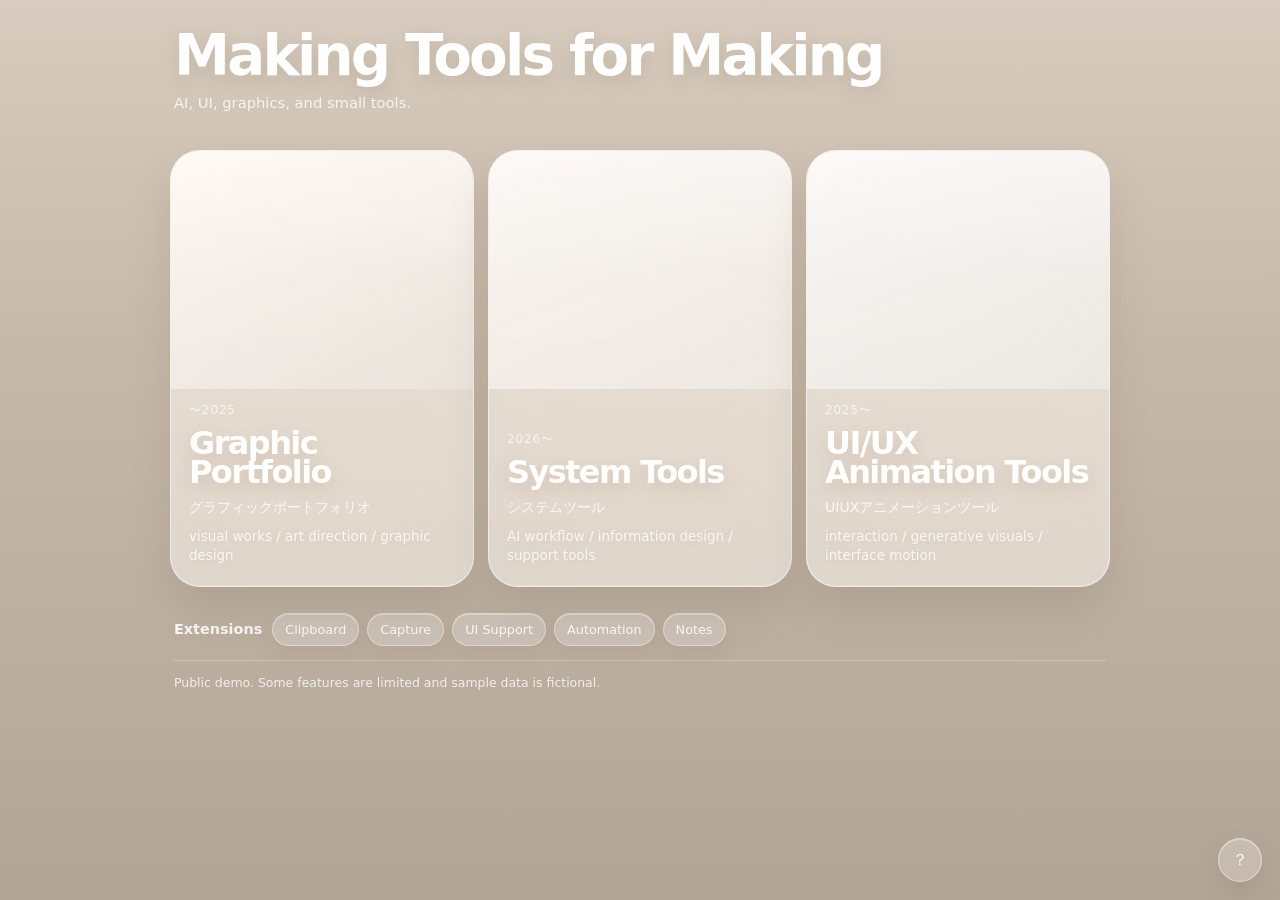
==== index.html @ 41de397b "refine hub glass controls and remove card ornaments" ====
<!doctype html>
<html lang="ja">
  <head>
    <meta charset="utf-8" />
    <meta name="viewport" content="width=device-width, initial-scale=1" />
    <meta name="description" content="AI時代の制作を支える、試作と表現のポートフォリオ" />
    <title>Making Tools for Making</title>
    <link rel="stylesheet" href="./assets/css/style.css" />
    <script defer src="./assets/js/main.js"></script>
  </head>
  <body>
    <main class="page">
      <section class="hero">
        <h1>Making Tools for Making</h1>
        <p class="lead">AI, UI, graphics, and small tools.</p>
      </section>

      <section class="cards" aria-label="portfolio sections">
        <a class="card card-graphic" id="graphic" href="https://karagaki.github.io/testportfolio/" aria-label="Graphic portfolio">
          <div class="card-art art-graphic" aria-hidden="true"></div>
          <div class="card-body">
            <p class="card-year">〜2025</p>
            <h2>Graphic Portfolio</h2>
            <p class="card-title-ja">グラフィックポートフォリオ</p>
            <p class="card-sub">visual works / art direction / graphic design</p>
          </div>
        </a>

        <a class="card card-kashinoki" id="system-tools" href="./system-tools/" aria-label="System Tools">
          <div class="card-art art-kashinoki" aria-hidden="true"></div>
          <div class="card-body">
            <p class="card-year">2026〜</p>
            <h2>System Tools</h2>
            <p class="card-title-ja">システムツール</p>
            <p class="card-sub">AI workflow / information design / support tools</p>
          </div>
        </a>

        <a class="card card-p5" id="uiux-animation-tools" href="./uiux-animation-tools/" aria-label="UI/UX Animation Tools">
          <div class="card-art art-p5" aria-hidden="true"></div>
          <div class="card-body">
            <p class="card-year">2025〜</p>
            <h2>UI/UX Animation Tools</h2>
            <p class="card-title-ja">UIUXアニメーションツール</p>
            <p class="card-sub">interaction / generative visuals / interface motion</p>
          </div>
        </a>
      </section>

      <section class="footer-block" id="extensions">
        <h3>Extensions</h3>
        <div class="pill-group" aria-label="extensions links">
          <a class="pill" href="#extensions">Clipboard</a>
          <a class="pill" href="#extensions">Capture</a>
          <a class="pill" href="#extensions">UI Support</a>
          <a class="pill" href="#extensions">Automation</a>
          <a class="pill" href="#extensions">Notes</a>
        </div>
      </section>

      <p class="note">Public demo. Some features are limited and sample data is fictional.</p>
    </main>

    <button class="hub-settings-toggle" type="button" aria-expanded="false" aria-controls="hub-settings-panel" aria-label="Open settings panel">？</button>

    <section class="hub-settings" id="hub-settings-panel" aria-hidden="true" aria-label="Hub settings panel">
      <div class="hub-settings__header">
        <div>
          <p class="hub-settings__eyebrow">Hub controls</p>
          <h2>Visual settings</h2>
        </div>
        <button class="hub-settings__close" type="button" aria-label="Close settings panel">Close</button>
      </div>

      <div class="hub-settings__body">
        <label class="hub-control">
          <span>背景の明るさ</span>
          <input type="range" min="0.58" max="1.48" step="0.01" data-hub-control="bg-lightness" />
        </label>
        <label class="hub-control">
          <span>背景の暖色感</span>
          <input type="range" min="0.68" max="1.42" step="0.01" data-hub-control="bg-warmth" />
        </label>
        <label class="hub-control">
          <span>背景ぼかし光の強さ</span>
          <input type="range" min="0" max="2" step="0.01" data-hub-control="light-strength" />
        </label>
        <label class="hub-control">
          <span>パネル透明度</span>
          <input type="range" min="0.05" max="0.6" step="0.01" data-hub-control="card-alpha" />
        </label>
        <label class="hub-control">
          <span>パネルblur</span>
          <input type="range" min="8" max="44" step="1" data-hub-control="card-blur" />
        </label>
        <label class="hub-control">
          <span>パネル境界線の強さ</span>
          <input type="range" min="0.08" max="0.92" step="0.01" data-hub-control="card-border-alpha" />
        </label>
        <label class="hub-control">
          <span>パネル影の強さ</span>
          <input type="range" min="0.02" max="0.5" step="0.01" data-hub-control="card-shadow-strength" />
        </label>
        <label class="hub-control">
          <span>カード角丸</span>
          <input type="range" min="14" max="52" step="1" data-hub-control="card-radius" />
        </label>
        <label class="hub-control">
          <span>カード高さ</span>
          <input type="range" min="170" max="360" step="1" data-hub-control="card-height" />
        </label>
        <label class="hub-control">
          <span>カード内余白</span>
          <input type="range" min="8" max="34" step="1" data-hub-control="card-padding" />
        </label>
        <label class="hub-control">
          <span>背景光の位置感</span>
          <input type="range" min="0.5" max="1.5" step="0.01" data-hub-control="light-position" />
        </label>
        <label class="hub-control">
          <span>背景光の広がり</span>
          <input type="range" min="0.5" max="1.7" step="0.01" data-hub-control="light-spread" />
        </label>
        <label class="hub-control">
          <span>カード白ハイライト強度</span>
          <input type="range" min="0.08" max="0.9" step="0.01" data-hub-control="card-highlight-strength" />
        </label>
        <label class="hub-control">
          <span>カード内側の明るさ</span>
          <input type="range" min="0.02" max="0.58" step="0.01" data-hub-control="card-inner-light" />
        </label>
        <label class="hub-control">
          <span>文字影の強さ</span>
          <input type="range" min="0.02" max="0.55" step="0.01" data-hub-control="text-shadow-strength" />
        </label>
        <label class="hub-control">
          <span>文字の明るさ</span>
          <input type="range" min="0.55" max="1" step="0.01" data-hub-control="text-strength" />
        </label>
        <label class="hub-control">
          <span>全体サイズ</span>
          <input type="range" min="0.8" max="1.24" step="0.01" data-hub-control="scale" />
        </label>
        <label class="hub-control">
          <span>カード間隔</span>
          <input type="range" min="4" max="28" step="1" data-hub-control="card-gap" />
        </label>
      </div>

      <div class="hub-settings__footer">
        <button class="hub-settings__reset" type="button">初期設定へ戻す</button>
      </div>
    </section>
  </body>
</html>
---- assets/css/style.css ----
:root {
  color-scheme: light;
  --bg: #c8beb1;
  --bg-soft: #a99f93;
  --surface: rgba(255, 255, 255, 0.26);
  --surface-strong: rgba(255, 255, 255, 0.34);
  --text: rgba(255, 255, 255, 0.98);
  --muted: rgba(255, 255, 255, 0.82);
  --muted-soft: rgba(255, 255, 255, 0.7);
  --border: rgba(255, 255, 255, 0.5);
  --shadow: 0 24px 48px rgba(94, 79, 61, 0.18);
  --radius-xl: 38px;
  --hub-bg-lightness: 1;
  --hub-bg-warmth: 1;
  --hub-light-strength: 1;
  --hub-card-alpha: 0.34;
  --hub-card-blur: 26px;
  --hub-card-border-alpha: 0.5;
  --hub-card-shadow-strength: 0.18;
  --hub-text-strength: 0.98;
  --hub-scale: 1;
  --hub-card-gap: 14px;
  --hub-card-radius: 30px;
  --hub-card-height: 238px;
  --hub-card-padding: 18px;
  --hub-light-position: 1;
  --hub-light-spread: 1;
  --hub-card-highlight-strength: 0.44;
  --hub-card-inner-light: 0.24;
  --hub-text-shadow-strength: 0.2;
}

* {
  box-sizing: border-box;
}

html {
  scroll-behavior: smooth;
}

body {
  margin: 0;
  font-family: ui-sans-serif, system-ui, -apple-system, BlinkMacSystemFont, "Segoe UI", sans-serif;
  color: var(--text);
  background:
    radial-gradient(circle at calc(18% * var(--hub-light-position)) calc(16% * var(--hub-light-position)), rgba(255, 247, 236, calc(0.58 * var(--hub-light-strength))), transparent 0 calc(22% * var(--hub-light-spread))),
    radial-gradient(circle at calc(84% / var(--hub-light-position)) 14%, rgba(255, 255, 255, calc(0.34 * var(--hub-light-strength))), transparent 0 calc(18% * var(--hub-light-spread))),
    radial-gradient(circle at 52% 82%, rgba(147, 124, 101, calc(0.28 * var(--hub-bg-warmth))), transparent 0 calc(24% * var(--hub-light-spread))),
    radial-gradient(circle at 72% 62%, rgba(255, 236, 215, calc(0.18 * var(--hub-light-strength))), transparent 0 calc(20% * var(--hub-light-spread))),
    linear-gradient(180deg,
      color-mix(in srgb, #d7ccbf calc(100% * var(--hub-bg-lightness)), white 0%),
      color-mix(in srgb, #c7b9a9 calc(100% * var(--hub-bg-lightness)), white 0%) 38%,
      color-mix(in srgb, #b2a597 calc(100% * var(--hub-bg-lightness)), white 0%) 100%);
  min-height: 100vh;
}

a {
  color: inherit;
  text-decoration: none;
}

.page {
  width: min(calc(940px * var(--hub-scale)), calc(100% - 28px));
  margin: 0 auto;
  padding: 24px 0 34px;
}

.hero {
  padding: 6px 4px 16px;
}

.hero h1 {
  margin: 0;
  font-size: clamp(2.1rem, 4.4vw, 4.2rem);
  line-height: 0.92;
  letter-spacing: -0.05em;
  color: rgba(255, 255, 255, var(--hub-text-strength));
  text-shadow: 0 6px 18px rgba(124, 98, 73, 0.18);
}

.lead {
  max-width: 320px;
  margin: 10px 0 0;
  font-size: 0.92rem;
  line-height: 1.5;
  color: var(--muted);
}

.cards {
  display: grid;
  grid-template-columns: repeat(3, minmax(0, 1fr));
  gap: var(--hub-card-gap);
  margin-top: 20px;
}

.card {
  position: relative;
  overflow: hidden;
  display: flex;
  flex-direction: column;
  border: 1px solid rgba(255, 255, 255, var(--hub-card-border-alpha));
  border-radius: var(--hub-card-radius);
  background:
    linear-gradient(180deg, rgba(255, 255, 255, calc(var(--hub-card-alpha) + 0.08)), rgba(255, 255, 255, var(--hub-card-alpha))),
    rgba(255, 255, 255, calc(var(--hub-card-alpha) - 0.12));
  box-shadow:
    0 20px 38px rgba(116, 98, 78, var(--hub-card-shadow-strength)),
    inset 0 1px 0 rgba(255, 255, 255, 0.58),
    inset 0 -1px 0 rgba(255, 255, 255, 0.14);
  backdrop-filter: blur(var(--hub-card-blur)) saturate(145%);
  -webkit-backdrop-filter: blur(var(--hub-card-blur)) saturate(145%);
  transition: transform 180ms ease, box-shadow 180ms ease;
}

.card:focus-visible {
  outline: 3px solid rgba(66, 95, 255, 0.28);
  outline-offset: 3px;
}

.card:hover {
  transform: translateY(-10px);
  box-shadow:
    0 26px 54px rgba(116, 98, 78, calc(var(--hub-card-shadow-strength) + 0.02)),
    inset 0 1px 0 rgba(255, 255, 255, calc(var(--hub-card-highlight-strength) + 0.18)),
    inset 0 -1px 0 rgba(255, 255, 255, 0.16);
}

.card-art {
  position: relative;
  min-height: var(--hub-card-height);
  padding: var(--hub-card-padding);
  overflow: hidden;
}

.card-art::before {
  content: "";
  position: absolute;
  inset: 0;
  background:
    linear-gradient(180deg,
      rgba(255, 255, 255, calc(var(--hub-card-highlight-strength) + 0.06)),
      rgba(255, 255, 255, var(--hub-card-inner-light)) 54%,
      rgba(255, 255, 255, calc(var(--hub-card-inner-light) + 0.02)));
  pointer-events: none;
}

.card-body {
  display: flex;
  flex-direction: column;
  justify-content: flex-end;
  flex: 1;
  min-height: 150px;
  padding: 14px calc(var(--hub-card-padding)) calc(var(--hub-card-padding) + 2px);
}

.card-kicker {
  margin: 0 0 10px;
  font-size: 1rem;
  letter-spacing: -0.02em;
  color: var(--muted);
}

.card-year {
  margin: 0 0 10px;
  font-size: 0.74rem;
  letter-spacing: 0.08em;
  color: var(--muted-soft);
}

.card-body h2 {
  margin: 0;
  font-size: clamp(1.55rem, 2.5vw, 2.7rem);
  line-height: 0.92;
  letter-spacing: -0.05em;
  color: rgba(255, 255, 255, var(--hub-text-strength));
  text-shadow: 0 6px 18px rgba(124, 98, 73, var(--hub-text-shadow-strength));
}

.card-title-ja {
  margin: 10px 0 0;
  font-size: 0.88rem;
  line-height: 1.3;
  color: rgba(255, 255, 255, calc(var(--hub-text-strength) * 0.86));
}

.card-sub {
  margin: 12px 0 0;
  color: var(--muted);
  line-height: 1.4;
  font-size: 0.84rem;
  text-shadow: 0 1px 8px rgba(124, 98, 73, calc(var(--hub-text-shadow-strength) * 0.6));
}

.card::after {
  content: "Open";
  position: absolute;
  right: 24px;
  bottom: 14px;
  font-size: 0.82rem;
  letter-spacing: 0.04em;
  color: rgba(255, 255, 255, calc(var(--hub-text-strength) * 0.88));
  opacity: 0;
  transform: translateY(4px);
  transition: opacity 160ms ease, transform 160ms ease;
  pointer-events: none;
}

.card:hover::after,
.card:focus-visible::after {
  opacity: 1;
  transform: translateY(0);
}

.art-graphic {
  background: linear-gradient(155deg, rgba(255, 245, 238, 0.94), rgba(226, 217, 208, 0.9));
}

.art-kashinoki {
  background: linear-gradient(155deg, rgba(250, 244, 238, 0.94), rgba(231, 223, 215, 0.9));
}

.art-p5 {
  background: linear-gradient(155deg, rgba(248, 245, 241, 0.94), rgba(228, 223, 217, 0.9));
}

.footer-block {
  display: flex;
  flex-wrap: wrap;
  gap: 10px;
  align-items: center;
  justify-content: flex-start;
  margin-top: 18px;
  padding: 8px 4px 0;
}

.footer-block h3 {
  margin: 0;
  font-size: 0.9rem;
  color: rgba(255, 255, 255, calc(var(--hub-text-strength) * 0.9));
}

.pill-group {
  display: flex;
  flex-wrap: wrap;
  gap: 8px;
  justify-content: flex-end;
}

.pill {
  padding: 8px 12px;
  border-radius: 999px;
  border: 1px solid rgba(255, 255, 255, 0.4);
  background: rgba(255, 255, 255, 0.22);
  box-shadow:
    0 8px 18px rgba(124, 98, 73, 0.12),
    inset 0 1px 0 rgba(255, 255, 255, 0.34);
  font-size: 0.8rem;
  color: rgba(255, 255, 255, calc(var(--hub-text-strength) * 0.92));
}

.note {
  margin: 14px 4px 0;
  padding-top: 12px;
  border-top: 1px solid rgba(255, 255, 255, 0.24);
  color: rgba(255, 255, 255, calc(var(--hub-text-strength) * 0.82));
  line-height: 1.6;
  font-size: 0.78rem;
}

@media (max-width: 960px) {
  .cards {
    grid-template-columns: 1fr;
  }

  .pill-group {
    justify-content: flex-start;
  }

  .card-art {
    min-height: 200px;
  }
}

.hub-settings-toggle {
  position: fixed;
  right: 18px;
  bottom: 18px;
  width: 44px;
  height: 44px;
  border: 1px solid rgba(255, 255, 255, 0.44);
  border-radius: 50%;
  background: rgba(255, 255, 255, 0.24);
  color: rgba(255, 255, 255, 0.96);
  font: inherit;
  font-size: 1rem;
  line-height: 1;
  box-shadow:
    0 10px 24px rgba(116, 98, 78, 0.18),
    inset 0 1px 0 rgba(255, 255, 255, 0.36);
  backdrop-filter: blur(18px) saturate(140%);
  -webkit-backdrop-filter: blur(18px) saturate(140%);
  cursor: pointer;
  z-index: 40;
}

.hub-settings {
  position: fixed;
  right: 18px;
  bottom: 74px;
  width: min(340px, calc(100vw - 28px));
  padding: 11px 12px 10px;
  border: 1px solid rgba(255, 255, 255, 0.46);
  border-radius: 26px;
  background: rgba(255, 255, 255, 0.22);
  color: rgba(255, 255, 255, 0.96);
  box-shadow:
    0 18px 38px rgba(116, 98, 78, 0.16),
    inset 0 1px 0 rgba(255, 255, 255, 0.32);
  backdrop-filter: blur(24px) saturate(145%);
  -webkit-backdrop-filter: blur(24px) saturate(145%);
  z-index: 39;
  opacity: 0;
  pointer-events: none;
  transform: translateY(8px) scale(0.98);
  transition: opacity 160ms ease, transform 160ms ease;
}

.hub-settings.is-open {
  opacity: 1;
  pointer-events: auto;
  transform: translateY(0) scale(1);
}

.hub-settings__header {
  display: flex;
  align-items: flex-start;
  justify-content: space-between;
  gap: 12px;
  margin-bottom: 6px;
}

.hub-settings__eyebrow {
  margin: 0 0 4px;
  font-size: 0.74rem;
  letter-spacing: 0.08em;
  text-transform: uppercase;
  color: rgba(255, 255, 255, 0.72);
}

.hub-settings__header h2 {
  margin: 0;
  font-size: 1.08rem;
  line-height: 1.1;
  color: rgba(255, 255, 255, 0.98);
}

.hub-settings__close,
.hub-settings__reset {
  border: 1px solid rgba(255, 255, 255, 0.34);
  background: rgba(255, 255, 255, 0.16);
  color: rgba(255, 255, 255, 0.94);
  border-radius: 999px;
  padding: 8px 12px;
  font: inherit;
  font-size: 0.82rem;
  cursor: pointer;
  box-shadow: inset 0 1px 0 rgba(255, 255, 255, 0.18);
}

.hub-settings__body {
  display: grid;
  gap: 5px;
}

.hub-control {
  display: grid;
  gap: 3px;
}

.hub-control span {
  font-size: 0.74rem;
  line-height: 1.2;
  color: rgba(255, 255, 255, 0.92);
}

.hub-control input[type="range"] {
  width: 100%;
  accent-color: #fff;
}

.hub-settings__footer {
  display: flex;
  justify-content: flex-start;
  margin-top: 8px;
}

.hub-settings__close:hover,
.hub-settings__reset:hover {
  background: rgba(255, 255, 255, 0.24);
}

body.hub-settings-open .page {
  filter: none;
}

@media (max-width: 960px) {
  .hub-settings {
    bottom: 82px;
  }
}
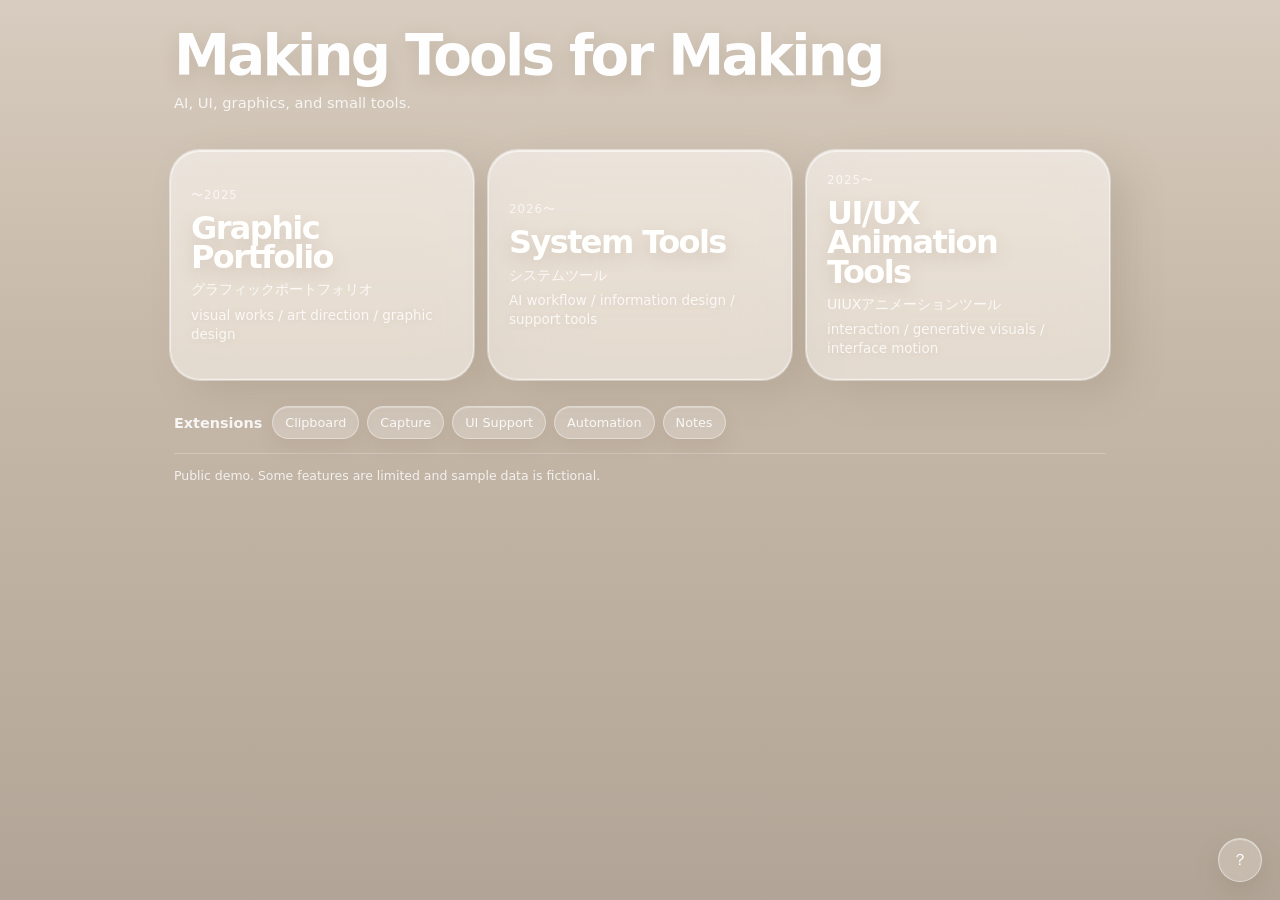
==== commit a7512f80: "compact hub cards and add shadow controls" ====
--- a/index.html
+++ b/index.html
@@ -17,7 +17,6 @@
 
       <section class="cards" aria-label="portfolio sections">
         <a class="card card-graphic" id="graphic" href="https://karagaki.github.io/testportfolio/" aria-label="Graphic portfolio">
-          <div class="card-art art-graphic" aria-hidden="true"></div>
           <div class="card-body">
             <p class="card-year">〜2025</p>
             <h2>Graphic Portfolio</h2>
@@ -27,7 +26,6 @@
         </a>
 
         <a class="card card-kashinoki" id="system-tools" href="./system-tools/" aria-label="System Tools">
-          <div class="card-art art-kashinoki" aria-hidden="true"></div>
           <div class="card-body">
             <p class="card-year">2026〜</p>
             <h2>System Tools</h2>
@@ -37,7 +35,6 @@
         </a>
 
         <a class="card card-p5" id="uiux-animation-tools" href="./uiux-animation-tools/" aria-label="UI/UX Animation Tools">
-          <div class="card-art art-p5" aria-hidden="true"></div>
           <div class="card-body">
             <p class="card-year">2025〜</p>
             <h2>UI/UX Animation Tools</h2>
@@ -102,6 +99,40 @@
           <input type="range" min="0.02" max="0.5" step="0.01" data-hub-control="card-shadow-strength" />
         </label>
         <label class="hub-control">
+          <span>影の距離</span>
+          <input type="range" min="0" max="44" step="1" data-hub-control="shadow-distance" />
+        </label>
+        <label class="hub-control">
+          <span>影のぼかし</span>
+          <input type="range" min="8" max="64" step="1" data-hub-control="shadow-blur" />
+        </label>
+        <label class="hub-control">
+          <span>影の濃さ</span>
+          <input type="range" min="0.04" max="0.5" step="0.01" data-hub-control="shadow-alpha" />
+        </label>
+        <label class="hub-control">
+          <span>影の下方向</span>
+          <input type="range" min="-12" max="34" step="1" data-hub-control="shadow-y" />
+        </label>
+        <label class="hub-control">
+          <span>内側ハイライト</span>
+          <input type="range" min="0.04" max="0.8" step="0.01" data-hub-control="inner-highlight" />
+        </label>
+        <label class="hub-control">
+          <span>下辺の接地影</span>
+          <input type="range" min="0" max="1" step="0.01" data-hub-control="ground-shadow" />
+        </label>
+        <label class="hub-control">
+          <span>影バリエーション</span>
+          <select data-hub-control="shadow-mode">
+            <option value="Soft">Soft</option>
+            <option value="Floating">Floating</option>
+            <option value="Deep">Deep</option>
+            <option value="Flat">Flat</option>
+            <option value="Glow">Glow</option>
+          </select>
+        </label>
+        <label class="hub-control">
           <span>カード角丸</span>
           <input type="range" min="14" max="52" step="1" data-hub-control="card-radius" />
         </label>
--- a/assets/css/style.css
+++ b/assets/css/style.css
@@ -28,6 +28,13 @@
   --hub-card-highlight-strength: 0.44;
   --hub-card-inner-light: 0.24;
   --hub-text-shadow-strength: 0.2;
+  --hub-shadow-distance: 18px;
+  --hub-shadow-blur: 38px;
+  --hub-shadow-alpha: 0.18;
+  --hub-shadow-y: 12px;
+  --hub-inner-highlight: 0.58;
+  --hub-ground-shadow: 0.14;
+  --hub-shadow-mode: Soft;
 }
 
 * {
@@ -104,9 +111,10 @@
     linear-gradient(180deg, rgba(255, 255, 255, calc(var(--hub-card-alpha) + 0.08)), rgba(255, 255, 255, var(--hub-card-alpha))),
     rgba(255, 255, 255, calc(var(--hub-card-alpha) - 0.12));
   box-shadow:
-    0 20px 38px rgba(116, 98, 78, var(--hub-card-shadow-strength)),
-    inset 0 1px 0 rgba(255, 255, 255, 0.58),
-    inset 0 -1px 0 rgba(255, 255, 255, 0.14);
+    var(--hub-shadow-distance) var(--hub-shadow-y) var(--hub-shadow-blur) rgba(116, 98, 78, var(--hub-shadow-alpha)),
+    0 0 0 1px rgba(255, 255, 255, var(--hub-card-border-alpha)),
+    inset 0 1px 0 rgba(255, 255, 255, var(--hub-inner-highlight)),
+    inset 0 -1px 0 rgba(255, 255, 255, var(--hub-ground-shadow));
   backdrop-filter: blur(var(--hub-card-blur)) saturate(145%);
   -webkit-backdrop-filter: blur(var(--hub-card-blur)) saturate(145%);
   transition: transform 180ms ease, box-shadow 180ms ease;
@@ -120,37 +128,19 @@
 .card:hover {
   transform: translateY(-10px);
   box-shadow:
-    0 26px 54px rgba(116, 98, 78, calc(var(--hub-card-shadow-strength) + 0.02)),
-    inset 0 1px 0 rgba(255, 255, 255, calc(var(--hub-card-highlight-strength) + 0.18)),
-    inset 0 -1px 0 rgba(255, 255, 255, 0.16);
-}
-
-.card-art {
-  position: relative;
-  min-height: var(--hub-card-height);
-  padding: var(--hub-card-padding);
-  overflow: hidden;
-}
-
-.card-art::before {
-  content: "";
-  position: absolute;
-  inset: 0;
-  background:
-    linear-gradient(180deg,
-      rgba(255, 255, 255, calc(var(--hub-card-highlight-strength) + 0.06)),
-      rgba(255, 255, 255, var(--hub-card-inner-light)) 54%,
-      rgba(255, 255, 255, calc(var(--hub-card-inner-light) + 0.02)));
-  pointer-events: none;
+    calc(var(--hub-shadow-distance) + 6px) calc(var(--hub-shadow-y) + 6px) calc(var(--hub-shadow-blur) + 10px) rgba(116, 98, 78, calc(var(--hub-shadow-alpha) + 0.06)),
+    0 0 0 1px rgba(255, 255, 255, calc(var(--hub-card-border-alpha) + 0.06)),
+    inset 0 1px 0 rgba(255, 255, 255, calc(var(--hub-inner-highlight) + 0.1)),
+    inset 0 -1px 0 rgba(255, 255, 255, calc(var(--hub-ground-shadow) + 0.04));
 }
 
 .card-body {
   display: flex;
   flex-direction: column;
-  justify-content: flex-end;
+  justify-content: center;
   flex: 1;
-  min-height: 150px;
-  padding: 14px calc(var(--hub-card-padding)) calc(var(--hub-card-padding) + 2px);
+  min-height: 0;
+  padding: 22px calc(var(--hub-card-padding) + 2px) 20px;
 }
 
 .card-kicker {
@@ -177,14 +167,14 @@
 }
 
 .card-title-ja {
-  margin: 10px 0 0;
+  margin: 8px 0 0;
   font-size: 0.88rem;
   line-height: 1.3;
   color: rgba(255, 255, 255, calc(var(--hub-text-strength) * 0.86));
 }
 
 .card-sub {
-  margin: 12px 0 0;
+  margin: 8px 0 0;
   color: var(--muted);
   line-height: 1.4;
   font-size: 0.84rem;
@@ -195,7 +185,7 @@
   content: "Open";
   position: absolute;
   right: 24px;
-  bottom: 14px;
+  bottom: 18px;
   font-size: 0.82rem;
   letter-spacing: 0.04em;
   color: rgba(255, 255, 255, calc(var(--hub-text-strength) * 0.88));
@@ -307,8 +297,9 @@
   position: fixed;
   right: 18px;
   bottom: 74px;
-  width: min(340px, calc(100vw - 28px));
-  padding: 11px 12px 10px;
+  width: min(290px, calc(100vw - 24px));
+  max-height: min(72vh, 680px);
+  padding: 9px 10px 8px;
   border: 1px solid rgba(255, 255, 255, 0.46);
   border-radius: 26px;
   background: rgba(255, 255, 255, 0.22);
@@ -323,6 +314,7 @@
   pointer-events: none;
   transform: translateY(8px) scale(0.98);
   transition: opacity 160ms ease, transform 160ms ease;
+  overflow: auto;
 }
 
 .hub-settings.is-open {
@@ -336,7 +328,7 @@
   align-items: flex-start;
   justify-content: space-between;
   gap: 12px;
-  margin-bottom: 6px;
+  margin-bottom: 5px;
 }
 
 .hub-settings__eyebrow {
@@ -369,16 +361,17 @@
 
 .hub-settings__body {
   display: grid;
-  gap: 5px;
+  grid-template-columns: 1fr 1fr;
+  gap: 6px 8px;
 }
 
 .hub-control {
   display: grid;
-  gap: 3px;
+  gap: 2px;
 }
 
 .hub-control span {
-  font-size: 0.74rem;
+  font-size: 0.72rem;
   line-height: 1.2;
   color: rgba(255, 255, 255, 0.92);
 }
@@ -388,23 +381,34 @@
   accent-color: #fff;
 }
 
+.hub-control select {
+  width: 100%;
+  border: 1px solid rgba(255, 255, 255, 0.28);
+  border-radius: 10px;
+  background: rgba(255, 255, 255, 0.14);
+  color: rgba(255, 255, 255, 0.94);
+  padding: 6px 8px;
+  font: inherit;
+  font-size: 0.78rem;
+}
+
 .hub-settings__footer {
   display: flex;
   justify-content: flex-start;
-  margin-top: 8px;
+  margin-top: 6px;
 }
 
 .hub-settings__close:hover,
 .hub-settings__reset:hover {
   background: rgba(255, 255, 255, 0.24);
-}
-
-body.hub-settings-open .page {
-  filter: none;
 }
 
 @media (max-width: 960px) {
   .hub-settings {
     bottom: 82px;
   }
-}
+
+  .hub-settings__body {
+    grid-template-columns: 1fr;
+  }
+}
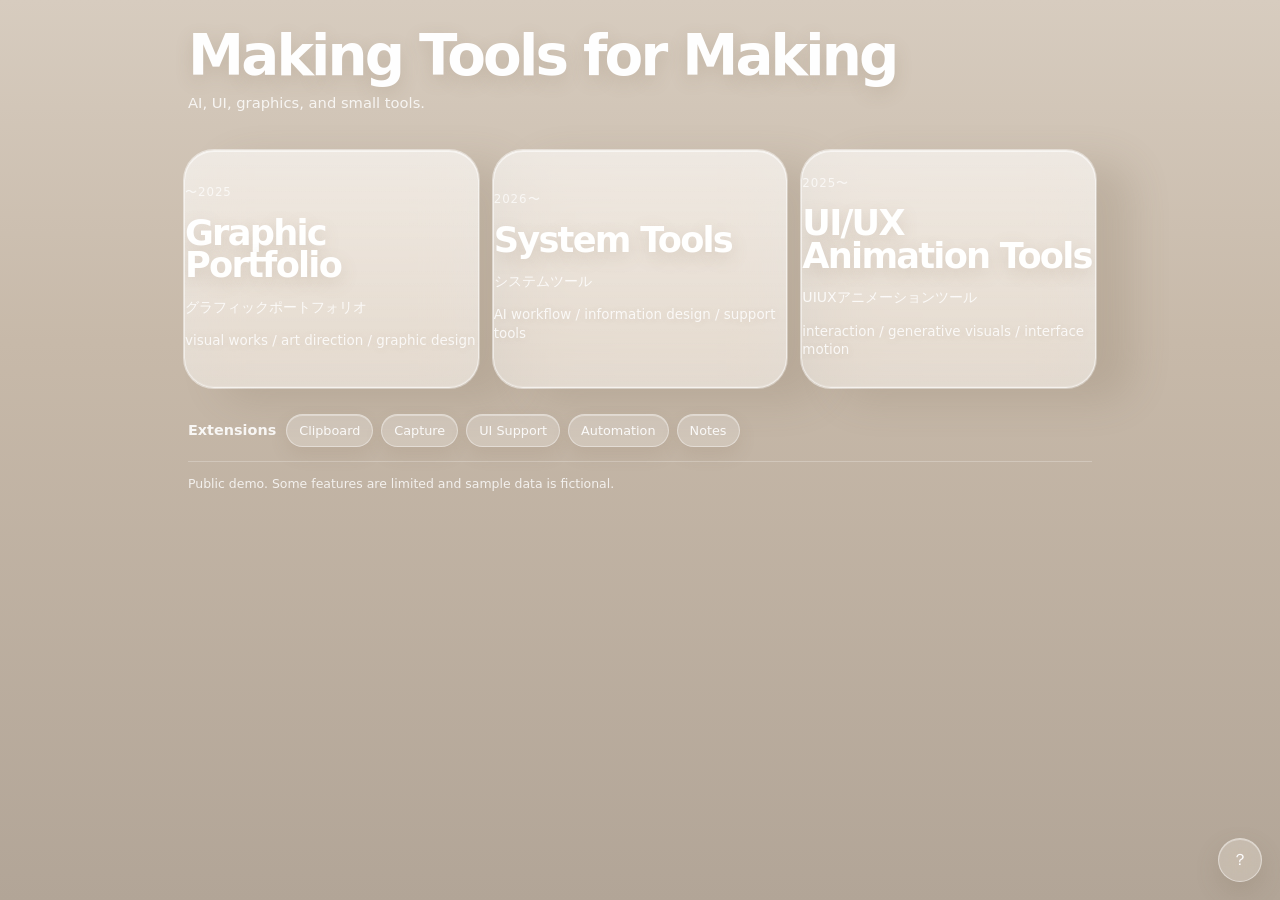
==== commit 8b1847ad: "expand portfolio hub visual controls" ====
--- a/index.html
+++ b/index.html
@@ -70,112 +70,60 @@
       </div>
 
       <div class="hub-settings__body">
-        <label class="hub-control">
-          <span>背景の明るさ</span>
-          <input type="range" min="0.58" max="1.48" step="0.01" data-hub-control="bg-lightness" />
-        </label>
-        <label class="hub-control">
-          <span>背景の暖色感</span>
-          <input type="range" min="0.68" max="1.42" step="0.01" data-hub-control="bg-warmth" />
-        </label>
-        <label class="hub-control">
-          <span>背景ぼかし光の強さ</span>
-          <input type="range" min="0" max="2" step="0.01" data-hub-control="light-strength" />
-        </label>
-        <label class="hub-control">
-          <span>パネル透明度</span>
-          <input type="range" min="0.05" max="0.6" step="0.01" data-hub-control="card-alpha" />
-        </label>
-        <label class="hub-control">
-          <span>パネルblur</span>
-          <input type="range" min="8" max="44" step="1" data-hub-control="card-blur" />
-        </label>
-        <label class="hub-control">
-          <span>パネル境界線の強さ</span>
-          <input type="range" min="0.08" max="0.92" step="0.01" data-hub-control="card-border-alpha" />
-        </label>
-        <label class="hub-control">
-          <span>パネル影の強さ</span>
-          <input type="range" min="0.02" max="0.5" step="0.01" data-hub-control="card-shadow-strength" />
-        </label>
-        <label class="hub-control">
-          <span>影の距離</span>
-          <input type="range" min="0" max="44" step="1" data-hub-control="shadow-distance" />
-        </label>
-        <label class="hub-control">
-          <span>影のぼかし</span>
-          <input type="range" min="8" max="64" step="1" data-hub-control="shadow-blur" />
-        </label>
-        <label class="hub-control">
-          <span>影の濃さ</span>
-          <input type="range" min="0.04" max="0.5" step="0.01" data-hub-control="shadow-alpha" />
-        </label>
-        <label class="hub-control">
-          <span>影の下方向</span>
-          <input type="range" min="-12" max="34" step="1" data-hub-control="shadow-y" />
-        </label>
-        <label class="hub-control">
-          <span>内側ハイライト</span>
-          <input type="range" min="0.04" max="0.8" step="0.01" data-hub-control="inner-highlight" />
-        </label>
-        <label class="hub-control">
-          <span>下辺の接地影</span>
-          <input type="range" min="0" max="1" step="0.01" data-hub-control="ground-shadow" />
-        </label>
-        <label class="hub-control">
-          <span>影バリエーション</span>
-          <select data-hub-control="shadow-mode">
-            <option value="Soft">Soft</option>
-            <option value="Floating">Floating</option>
-            <option value="Deep">Deep</option>
-            <option value="Flat">Flat</option>
-            <option value="Glow">Glow</option>
-          </select>
-        </label>
-        <label class="hub-control">
-          <span>カード角丸</span>
-          <input type="range" min="14" max="52" step="1" data-hub-control="card-radius" />
-        </label>
-        <label class="hub-control">
-          <span>カード高さ</span>
-          <input type="range" min="170" max="360" step="1" data-hub-control="card-height" />
-        </label>
-        <label class="hub-control">
-          <span>カード内余白</span>
-          <input type="range" min="8" max="34" step="1" data-hub-control="card-padding" />
-        </label>
-        <label class="hub-control">
-          <span>背景光の位置感</span>
-          <input type="range" min="0.5" max="1.5" step="0.01" data-hub-control="light-position" />
-        </label>
-        <label class="hub-control">
-          <span>背景光の広がり</span>
-          <input type="range" min="0.5" max="1.7" step="0.01" data-hub-control="light-spread" />
-        </label>
-        <label class="hub-control">
-          <span>カード白ハイライト強度</span>
-          <input type="range" min="0.08" max="0.9" step="0.01" data-hub-control="card-highlight-strength" />
-        </label>
-        <label class="hub-control">
-          <span>カード内側の明るさ</span>
-          <input type="range" min="0.02" max="0.58" step="0.01" data-hub-control="card-inner-light" />
-        </label>
-        <label class="hub-control">
-          <span>文字影の強さ</span>
-          <input type="range" min="0.02" max="0.55" step="0.01" data-hub-control="text-shadow-strength" />
-        </label>
-        <label class="hub-control">
-          <span>文字の明るさ</span>
-          <input type="range" min="0.55" max="1" step="0.01" data-hub-control="text-strength" />
-        </label>
-        <label class="hub-control">
-          <span>全体サイズ</span>
-          <input type="range" min="0.8" max="1.24" step="0.01" data-hub-control="scale" />
-        </label>
-        <label class="hub-control">
-          <span>カード間隔</span>
-          <input type="range" min="4" max="28" step="1" data-hub-control="card-gap" />
-        </label>
+        <h3 class="hub-settings__group">背景</h3>
+        <label class="hub-control"><span>背景の明るさ</span><input type="range" min="0.58" max="1.48" step="0.01" data-hub-control="bg-lightness" /></label>
+        <label class="hub-control"><span>背景の暖色感</span><input type="range" min="0.68" max="1.42" step="0.01" data-hub-control="bg-warmth" /></label>
+        <label class="hub-control"><span>背景ぼかし光の強さ</span><input type="range" min="0" max="2" step="0.01" data-hub-control="light-strength" /></label>
+        <label class="hub-control"><span>背景グラデーション角度</span><input type="range" min="120" max="240" step="1" data-hub-control="bg-angle" /></label>
+        <label class="hub-control"><span>背景コントラスト</span><input type="range" min="0.78" max="1.3" step="0.01" data-hub-control="bg-contrast" /></label>
+
+        <h3 class="hub-settings__group">カード</h3>
+        <label class="hub-control"><span>パネル透明度</span><input type="range" min="0.05" max="0.6" step="0.01" data-hub-control="card-alpha" /></label>
+        <label class="hub-control"><span>パネルblur</span><input type="range" min="8" max="44" step="1" data-hub-control="card-blur" /></label>
+        <label class="hub-control"><span>パネル境界線の強さ</span><input type="range" min="0.08" max="0.92" step="0.01" data-hub-control="card-border-alpha" /></label>
+        <label class="hub-control"><span>パネル影の強さ</span><input type="range" min="0.02" max="0.5" step="0.01" data-hub-control="card-shadow-strength" /></label>
+        <label class="hub-control"><span>カード幅</span><input type="range" min="0.84" max="1.22" step="0.01" data-hub-control="card-width" /></label>
+        <label class="hub-control"><span>カード角丸</span><input type="range" min="14" max="52" step="1" data-hub-control="card-radius" /></label>
+        <label class="hub-control"><span>角丸のなめらかさ</span><input type="range" min="0.7" max="1.4" step="0.01" data-hub-control="card-radius-smooth" /></label>
+        <label class="hub-control"><span>上ハイライト位置</span><input type="range" min="-0.2" max="0.6" step="0.01" data-hub-control="card-highlight-y" /></label>
+        <label class="hub-control"><span>下グラデーション濃度</span><input type="range" min="0" max="0.4" step="0.01" data-hub-control="card-bottom-tint" /></label>
+        <label class="hub-control"><span>カード高さ</span><input type="range" min="150" max="380" step="1" data-hub-control="card-height" /></label>
+        <label class="hub-control"><span>カード内余白</span><input type="range" min="8" max="34" step="1" data-hub-control="card-padding" /></label>
+        <label class="hub-control"><span>カード内側曇り</span><input type="range" min="0.72" max="1.3" step="0.01" data-hub-control="frost-strength" /></label>
+        <label class="hub-control"><span>白フチの強さ</span><input type="range" min="0.72" max="1.3" step="0.01" data-hub-control="edge-white" /></label>
+        <h3 class="hub-settings__group">文字</h3>
+        <label class="hub-control"><span>文字位置 上下</span><input type="range" min="-22" max="22" step="1" data-hub-control="card-content-y" /></label>
+        <label class="hub-control"><span>文字位置 左右</span><input type="range" min="-18" max="18" step="1" data-hub-control="card-content-x" /></label>
+        <label class="hub-control"><span>文字ブロック間隔</span><input type="range" min="2" max="18" step="1" data-hub-control="card-text-gap" /></label>
+        <label class="hub-control"><span>タイトルサイズ</span><input type="range" min="0.82" max="1.24" step="0.01" data-hub-control="title-size" /></label>
+        <label class="hub-control"><span>日本語補足サイズ</span><input type="range" min="0.82" max="1.24" step="0.01" data-hub-control="ja-size" /></label>
+        <label class="hub-control"><span>英語説明サイズ</span><input type="range" min="0.78" max="1.28" step="0.01" data-hub-control="sub-size" /></label>
+        <label class="hub-control"><span>年代表示サイズ</span><input type="range" min="0.76" max="1.3" step="0.01" data-hub-control="year-size" /></label>
+        <label class="hub-control"><span>文字全体の行間</span><input type="range" min="0.88" max="1.2" step="0.01" data-hub-control="line-height" /></label>
+        <label class="hub-control"><span>文字の明るさ</span><input type="range" min="0.55" max="1" step="0.01" data-hub-control="text-strength" /></label>
+        <label class="hub-control"><span>文字影の強さ</span><input type="range" min="0.02" max="0.55" step="0.01" data-hub-control="text-shadow-strength" /></label>
+
+        <h3 class="hub-settings__group">影</h3>
+        <label class="hub-control"><span>影の距離</span><input type="range" min="0" max="44" step="1" data-hub-control="shadow-distance" /></label>
+        <label class="hub-control"><span>影のぼかし</span><input type="range" min="8" max="64" step="1" data-hub-control="shadow-blur" /></label>
+        <label class="hub-control"><span>影の濃さ</span><input type="range" min="0.04" max="0.5" step="0.01" data-hub-control="shadow-alpha" /></label>
+        <label class="hub-control"><span>影の下方向</span><input type="range" min="-12" max="34" step="1" data-hub-control="shadow-y" /></label>
+        <label class="hub-control"><span>影の横方向</span><input type="range" min="-12" max="34" step="1" data-hub-control="shadow-x" /></label>
+        <label class="hub-control"><span>影色の暖色感</span><input type="range" min="0.72" max="1.3" step="0.01" data-hub-control="shadow-warmth" /></label>
+        <label class="hub-control"><span>影の広がり</span><input type="range" min="0.72" max="1.4" step="0.01" data-hub-control="shadow-spread" /></label>
+        <label class="hub-control"><span>内側ハイライト</span><input type="range" min="0.04" max="0.8" step="0.01" data-hub-control="inner-highlight" /></label>
+        <label class="hub-control"><span>下辺の接地影</span><input type="range" min="0" max="1" step="0.01" data-hub-control="ground-shadow" /></label>
+        <label class="hub-control"><span>影バリエーション</span><select data-hub-control="shadow-mode"><option value="Soft">Soft</option><option value="Floating">Floating</option><option value="Deep">Deep</option><option value="Flat">Flat</option><option value="Glow">Glow</option></select></label>
+
+        <h3 class="hub-settings__group">下部</h3>
+        <label class="hub-control"><span>全体サイズ</span><input type="range" min="0.8" max="1.24" step="0.01" data-hub-control="scale" /></label>
+        <label class="hub-control"><span>全体左右余白</span><input type="range" min="0.72" max="1.28" step="0.01" data-hub-control="page-padding-x" /></label>
+        <label class="hub-control"><span>全体上下余白</span><input type="range" min="0.72" max="1.28" step="0.01" data-hub-control="page-padding-y" /></label>
+        <label class="hub-control"><span>Extensions位置</span><input type="range" min="-0.2" max="0.8" step="0.01" data-hub-control="extensions-y" /></label>
+        <label class="hub-control"><span>Extensionsサイズ</span><input type="range" min="0.84" max="1.18" step="0.01" data-hub-control="extensions-size" /></label>
+        <label class="hub-control"><span>カード間隔</span><input type="range" min="4" max="28" step="1" data-hub-control="card-gap" /></label>
+        <label class="hub-control"><span>pill透明度</span><input type="range" min="0.06" max="0.34" step="0.01" data-hub-control="pill-alpha" /></label>
+        <label class="hub-control"><span>pill境界線</span><input type="range" min="0.12" max="0.7" step="0.01" data-hub-control="pill-border-alpha" /></label>
       </div>
 
       <div class="hub-settings__footer">
--- a/assets/css/style.css
+++ b/assets/css/style.css
@@ -35,6 +35,31 @@
   --hub-inner-highlight: 0.58;
   --hub-ground-shadow: 0.14;
   --hub-shadow-mode: Soft;
+  --hub-card-width: 1;
+  --hub-card-radius-smooth: 1;
+  --hub-card-highlight-y: 0.18;
+  --hub-card-bottom-tint: 0.12;
+  --hub-bg-angle: 180deg;
+  --hub-bg-contrast: 1;
+  --hub-page-padding-x: 1;
+  --hub-page-padding-y: 1;
+  --hub-extensions-y: 0;
+  --hub-extensions-size: 1;
+  --hub-pill-alpha: 0.22;
+  --hub-pill-border-alpha: 0.4;
+  --hub-card-content-y: 0;
+  --hub-card-content-x: 0;
+  --hub-card-text-gap: 8px;
+  --hub-title-size: 1;
+  --hub-ja-size: 1;
+  --hub-sub-size: 1;
+  --hub-year-size: 1;
+  --hub-line-height: 1;
+  --hub-frost-strength: 1;
+  --hub-edge-white: 1;
+  --hub-shadow-x: 18px;
+  --hub-shadow-warmth: 1;
+  --hub-shadow-spread: 1;
 }
 
 * {
@@ -50,12 +75,12 @@
   font-family: ui-sans-serif, system-ui, -apple-system, BlinkMacSystemFont, "Segoe UI", sans-serif;
   color: var(--text);
   background:
-    radial-gradient(circle at calc(18% * var(--hub-light-position)) calc(16% * var(--hub-light-position)), rgba(255, 247, 236, calc(0.58 * var(--hub-light-strength))), transparent 0 calc(22% * var(--hub-light-spread))),
-    radial-gradient(circle at calc(84% / var(--hub-light-position)) 14%, rgba(255, 255, 255, calc(0.34 * var(--hub-light-strength))), transparent 0 calc(18% * var(--hub-light-spread))),
-    radial-gradient(circle at 52% 82%, rgba(147, 124, 101, calc(0.28 * var(--hub-bg-warmth))), transparent 0 calc(24% * var(--hub-light-spread))),
-    radial-gradient(circle at 72% 62%, rgba(255, 236, 215, calc(0.18 * var(--hub-light-strength))), transparent 0 calc(20% * var(--hub-light-spread))),
-    linear-gradient(180deg,
-      color-mix(in srgb, #d7ccbf calc(100% * var(--hub-bg-lightness)), white 0%),
+    radial-gradient(circle at calc(18% * var(--hub-light-position)) calc(16% * var(--hub-light-position)), rgba(255, 247, 236, calc(0.58 * var(--hub-light-strength) * var(--hub-bg-contrast))), transparent 0 calc(22% * var(--hub-light-spread))),
+    radial-gradient(circle at calc(84% / var(--hub-light-position)) 14%, rgba(255, 255, 255, calc(0.34 * var(--hub-light-strength) * var(--hub-bg-contrast))), transparent 0 calc(18% * var(--hub-light-spread))),
+    radial-gradient(circle at 52% 82%, rgba(147, 124, 101, calc(0.28 * var(--hub-bg-warmth) * var(--hub-bg-contrast))), transparent 0 calc(24% * var(--hub-light-spread))),
+    radial-gradient(circle at 72% 62%, rgba(255, 236, 215, calc(0.18 * var(--hub-light-strength) * var(--hub-bg-contrast))), transparent 0 calc(20% * var(--hub-light-spread))),
+    linear-gradient(var(--hub-bg-angle),
+      color-mix(in srgb, #d7ccbf calc(100% * var(--hub-bg-lightness)), white 0%) 0%,
       color-mix(in srgb, #c7b9a9 calc(100% * var(--hub-bg-lightness)), white 0%) 38%,
       color-mix(in srgb, #b2a597 calc(100% * var(--hub-bg-lightness)), white 0%) 100%);
   min-height: 100vh;
@@ -67,9 +92,9 @@
 }
 
 .page {
-  width: min(calc(940px * var(--hub-scale)), calc(100% - 28px));
+  width: min(calc(940px * var(--hub-scale) * var(--hub-card-width)), calc(100% - 28px));
   margin: 0 auto;
-  padding: 24px 0 34px;
+  padding: calc(24px * var(--hub-page-padding-y)) calc(14px * var(--hub-page-padding-x)) calc(34px * var(--hub-page-padding-y));
 }
 
 .hero {
@@ -102,19 +127,22 @@
 
 .card {
   position: relative;
+  height: calc(var(--hub-card-height) * 1px);
   overflow: hidden;
   display: flex;
   flex-direction: column;
+  justify-self: center;
+  width: 100%;
   border: 1px solid rgba(255, 255, 255, var(--hub-card-border-alpha));
-  border-radius: var(--hub-card-radius);
+  border-radius: calc(var(--hub-card-radius) * var(--hub-card-radius-smooth) * 1px);
   background:
     linear-gradient(180deg, rgba(255, 255, 255, calc(var(--hub-card-alpha) + 0.08)), rgba(255, 255, 255, var(--hub-card-alpha))),
-    rgba(255, 255, 255, calc(var(--hub-card-alpha) - 0.12));
+    linear-gradient(180deg, rgba(255, 255, 255, calc(var(--hub-card-alpha) + 0.02)), rgba(255, 255, 255, calc(var(--hub-card-alpha) - var(--hub-card-bottom-tint))));
   box-shadow:
-    var(--hub-shadow-distance) var(--hub-shadow-y) var(--hub-shadow-blur) rgba(116, 98, 78, var(--hub-shadow-alpha)),
+    calc(var(--hub-shadow-distance) + var(--hub-shadow-x)) var(--hub-shadow-y) calc(var(--hub-shadow-blur) * var(--hub-shadow-spread)) color-mix(in srgb, rgba(116, 98, 78, var(--hub-shadow-alpha)) calc(100% * var(--hub-shadow-warmth)), white 0%),
     0 0 0 1px rgba(255, 255, 255, var(--hub-card-border-alpha)),
-    inset 0 1px 0 rgba(255, 255, 255, var(--hub-inner-highlight)),
-    inset 0 -1px 0 rgba(255, 255, 255, var(--hub-ground-shadow));
+    inset 0 1px 0 rgba(255, 255, 255, calc(var(--hub-inner-highlight) * var(--hub-edge-white))),
+    inset 0 -1px 0 rgba(255, 255, 255, calc(var(--hub-ground-shadow) * var(--hub-edge-white)));
   backdrop-filter: blur(var(--hub-card-blur)) saturate(145%);
   -webkit-backdrop-filter: blur(var(--hub-card-blur)) saturate(145%);
   transition: transform 180ms ease, box-shadow 180ms ease;
@@ -128,10 +156,10 @@
 .card:hover {
   transform: translateY(-10px);
   box-shadow:
-    calc(var(--hub-shadow-distance) + 6px) calc(var(--hub-shadow-y) + 6px) calc(var(--hub-shadow-blur) + 10px) rgba(116, 98, 78, calc(var(--hub-shadow-alpha) + 0.06)),
+    calc(var(--hub-shadow-distance) + var(--hub-shadow-x) + 6px) calc(var(--hub-shadow-y) + 6px) calc(var(--hub-shadow-blur) + 10px) color-mix(in srgb, rgba(116, 98, 78, calc(var(--hub-shadow-alpha) + 0.06)) calc(100% * var(--hub-shadow-warmth)), white 0%),
     0 0 0 1px rgba(255, 255, 255, calc(var(--hub-card-border-alpha) + 0.06)),
-    inset 0 1px 0 rgba(255, 255, 255, calc(var(--hub-inner-highlight) + 0.1)),
-    inset 0 -1px 0 rgba(255, 255, 255, calc(var(--hub-ground-shadow) + 0.04));
+    inset 0 1px 0 rgba(255, 255, 255, calc((var(--hub-inner-highlight) + 0.1) * var(--hub-edge-white))),
+    inset 0 -1px 0 rgba(255, 255, 255, calc((var(--hub-ground-shadow) + 0.04) * var(--hub-edge-white)));
 }
 
 .card-body {
@@ -140,7 +168,10 @@
   justify-content: center;
   flex: 1;
   min-height: 0;
-  padding: 22px calc(var(--hub-card-padding) + 2px) 20px;
+  padding: calc(18px * var(--hub-card-padding) / 18) calc(20px * var(--hub-card-padding) / 18) calc(18px * var(--hub-card-padding) / 18);
+  transform: translate(var(--hub-card-content-x), var(--hub-card-content-y));
+  gap: var(--hub-card-text-gap);
+  line-height: var(--hub-line-height);
 }
 
 .card-kicker {
@@ -152,14 +183,14 @@
 
 .card-year {
   margin: 0 0 10px;
-  font-size: 0.74rem;
+  font-size: calc(0.74rem * var(--hub-year-size));
   letter-spacing: 0.08em;
   color: var(--muted-soft);
 }
 
 .card-body h2 {
   margin: 0;
-  font-size: clamp(1.55rem, 2.5vw, 2.7rem);
+  font-size: calc(2.2rem * var(--hub-title-size));
   line-height: 0.92;
   letter-spacing: -0.05em;
   color: rgba(255, 255, 255, var(--hub-text-strength));
@@ -168,7 +199,7 @@
 
 .card-title-ja {
   margin: 8px 0 0;
-  font-size: 0.88rem;
+  font-size: calc(0.88rem * var(--hub-ja-size));
   line-height: 1.3;
   color: rgba(255, 255, 255, calc(var(--hub-text-strength) * 0.86));
 }
@@ -177,7 +208,7 @@
   margin: 8px 0 0;
   color: var(--muted);
   line-height: 1.4;
-  font-size: 0.84rem;
+  font-size: calc(0.84rem * var(--hub-sub-size));
   text-shadow: 0 1px 8px rgba(124, 98, 73, calc(var(--hub-text-shadow-strength) * 0.6));
 }
 
@@ -219,8 +250,10 @@
   gap: 10px;
   align-items: center;
   justify-content: flex-start;
-  margin-top: 18px;
+  margin-top: calc(18px + (var(--hub-extensions-y) * 18px));
   padding: 8px 4px 0;
+  transform: scale(var(--hub-extensions-size));
+  transform-origin: left center;
 }
 
 .footer-block h3 {
@@ -239,8 +272,8 @@
 .pill {
   padding: 8px 12px;
   border-radius: 999px;
-  border: 1px solid rgba(255, 255, 255, 0.4);
-  background: rgba(255, 255, 255, 0.22);
+  border: 1px solid rgba(255, 255, 255, var(--hub-pill-border-alpha));
+  background: rgba(255, 255, 255, var(--hub-pill-alpha));
   box-shadow:
     0 8px 18px rgba(124, 98, 73, 0.12),
     inset 0 1px 0 rgba(255, 255, 255, 0.34);
@@ -297,9 +330,9 @@
   position: fixed;
   right: 18px;
   bottom: 74px;
-  width: min(290px, calc(100vw - 24px));
-  max-height: min(72vh, 680px);
-  padding: 9px 10px 8px;
+  width: min(230px, calc(100vw - 20px));
+  max-height: min(64vh, 560px);
+  padding: 6px 7px 5px;
   border: 1px solid rgba(255, 255, 255, 0.46);
   border-radius: 26px;
   background: rgba(255, 255, 255, 0.22);
@@ -328,12 +361,12 @@
   align-items: flex-start;
   justify-content: space-between;
   gap: 12px;
-  margin-bottom: 5px;
+  margin-bottom: 3px;
 }
 
 .hub-settings__eyebrow {
   margin: 0 0 4px;
-  font-size: 0.74rem;
+  font-size: 0.64rem;
   letter-spacing: 0.08em;
   text-transform: uppercase;
   color: rgba(255, 255, 255, 0.72);
@@ -341,7 +374,7 @@
 
 .hub-settings__header h2 {
   margin: 0;
-  font-size: 1.08rem;
+  font-size: 0.88rem;
   line-height: 1.1;
   color: rgba(255, 255, 255, 0.98);
 }
@@ -352,9 +385,9 @@
   background: rgba(255, 255, 255, 0.16);
   color: rgba(255, 255, 255, 0.94);
   border-radius: 999px;
-  padding: 8px 12px;
+  padding: 5px 9px;
   font: inherit;
-  font-size: 0.82rem;
+  font-size: 0.68rem;
   cursor: pointer;
   box-shadow: inset 0 1px 0 rgba(255, 255, 255, 0.18);
 }
@@ -362,16 +395,28 @@
 .hub-settings__body {
   display: grid;
   grid-template-columns: 1fr 1fr;
-  gap: 6px 8px;
+  gap: 3px 5px;
+  max-height: calc(64vh - 68px);
+  overflow: auto;
+  padding-right: 2px;
+}
+
+.hub-settings__group {
+  grid-column: 1 / -1;
+  margin: 4px 0 0;
+  font-size: 0.58rem;
+  letter-spacing: 0.1em;
+  text-transform: uppercase;
+  color: rgba(255, 255, 255, 0.6);
 }
 
 .hub-control {
   display: grid;
-  gap: 2px;
+  gap: 0;
 }
 
 .hub-control span {
-  font-size: 0.72rem;
+  font-size: 0.62rem;
   line-height: 1.2;
   color: rgba(255, 255, 255, 0.92);
 }
@@ -387,9 +432,9 @@
   border-radius: 10px;
   background: rgba(255, 255, 255, 0.14);
   color: rgba(255, 255, 255, 0.94);
-  padding: 6px 8px;
+  padding: 4px 6px;
   font: inherit;
-  font-size: 0.78rem;
+  font-size: 0.68rem;
 }
 
 .hub-settings__footer {
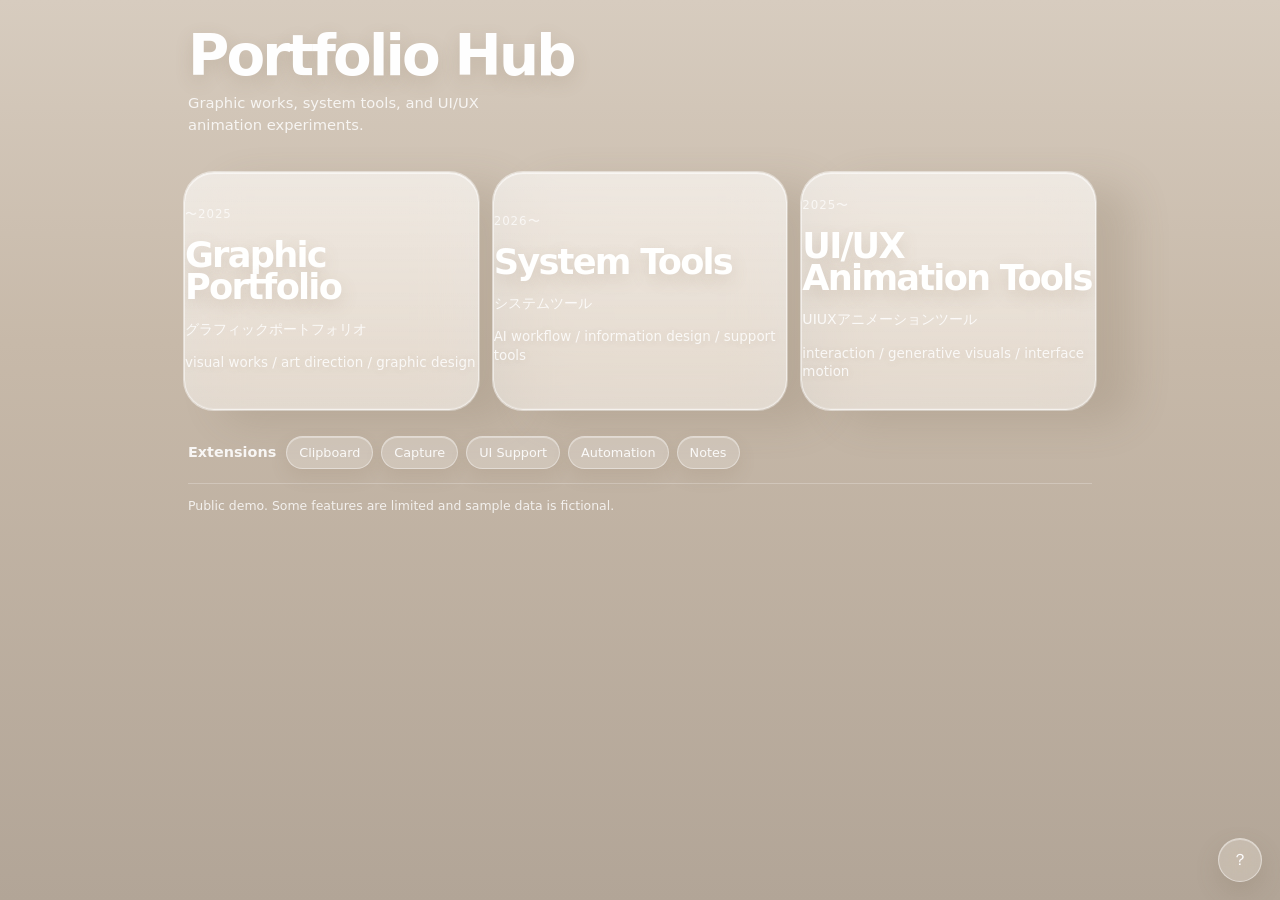
==== commit fa1ce302: "refine hub title and add settings copy" ====
--- a/index.html
+++ b/index.html
@@ -11,8 +11,8 @@
   <body>
     <main class="page">
       <section class="hero">
-        <h1>Making Tools for Making</h1>
-        <p class="lead">AI, UI, graphics, and small tools.</p>
+        <h1>Portfolio Hub</h1>
+        <p class="lead">Graphic works, system tools, and UI/UX animation experiments.</p>
       </section>
 
       <section class="cards" aria-label="portfolio sections">
@@ -92,7 +92,7 @@
         <label class="hub-control"><span>カード内側曇り</span><input type="range" min="0.72" max="1.3" step="0.01" data-hub-control="frost-strength" /></label>
         <label class="hub-control"><span>白フチの強さ</span><input type="range" min="0.72" max="1.3" step="0.01" data-hub-control="edge-white" /></label>
         <h3 class="hub-settings__group">文字</h3>
-        <label class="hub-control"><span>文字位置 上下</span><input type="range" min="-22" max="22" step="1" data-hub-control="card-content-y" /></label>
+        <label class="hub-control"><span>文字位置 上下</span><input type="range" min="-60" max="60" step="1" data-hub-control="card-content-y" /></label>
         <label class="hub-control"><span>文字位置 左右</span><input type="range" min="-18" max="18" step="1" data-hub-control="card-content-x" /></label>
         <label class="hub-control"><span>文字ブロック間隔</span><input type="range" min="2" max="18" step="1" data-hub-control="card-text-gap" /></label>
         <label class="hub-control"><span>タイトルサイズ</span><input type="range" min="0.82" max="1.24" step="0.01" data-hub-control="title-size" /></label>
@@ -127,7 +127,9 @@
       </div>
 
       <div class="hub-settings__footer">
+        <button class="hub-settings__copy" type="button">設定値をコピー</button>
         <button class="hub-settings__reset" type="button">初期設定へ戻す</button>
+        <span class="hub-settings__status" aria-live="polite" aria-atomic="true"></span>
       </div>
     </section>
   </body>
--- a/assets/css/style.css
+++ b/assets/css/style.css
@@ -379,6 +379,7 @@
   color: rgba(255, 255, 255, 0.98);
 }
 
+.hub-settings__copy,
 .hub-settings__close,
 .hub-settings__reset {
   border: 1px solid rgba(255, 255, 255, 0.34);
@@ -387,7 +388,7 @@
   border-radius: 999px;
   padding: 5px 9px;
   font: inherit;
-  font-size: 0.68rem;
+  font-size: 0.66rem;
   cursor: pointer;
   box-shadow: inset 0 1px 0 rgba(255, 255, 255, 0.18);
 }
@@ -439,13 +440,22 @@
 
 .hub-settings__footer {
   display: flex;
-  justify-content: flex-start;
+  align-items: center;
+  flex-wrap: wrap;
+  gap: 4px 6px;
   margin-top: 6px;
 }
 
+.hub-settings__copy:hover,
 .hub-settings__close:hover,
 .hub-settings__reset:hover {
   background: rgba(255, 255, 255, 0.24);
+}
+
+.hub-settings__status {
+  min-width: 8ch;
+  font-size: 0.62rem;
+  color: rgba(255, 255, 255, 0.72);
 }
 
 @media (max-width: 960px) {
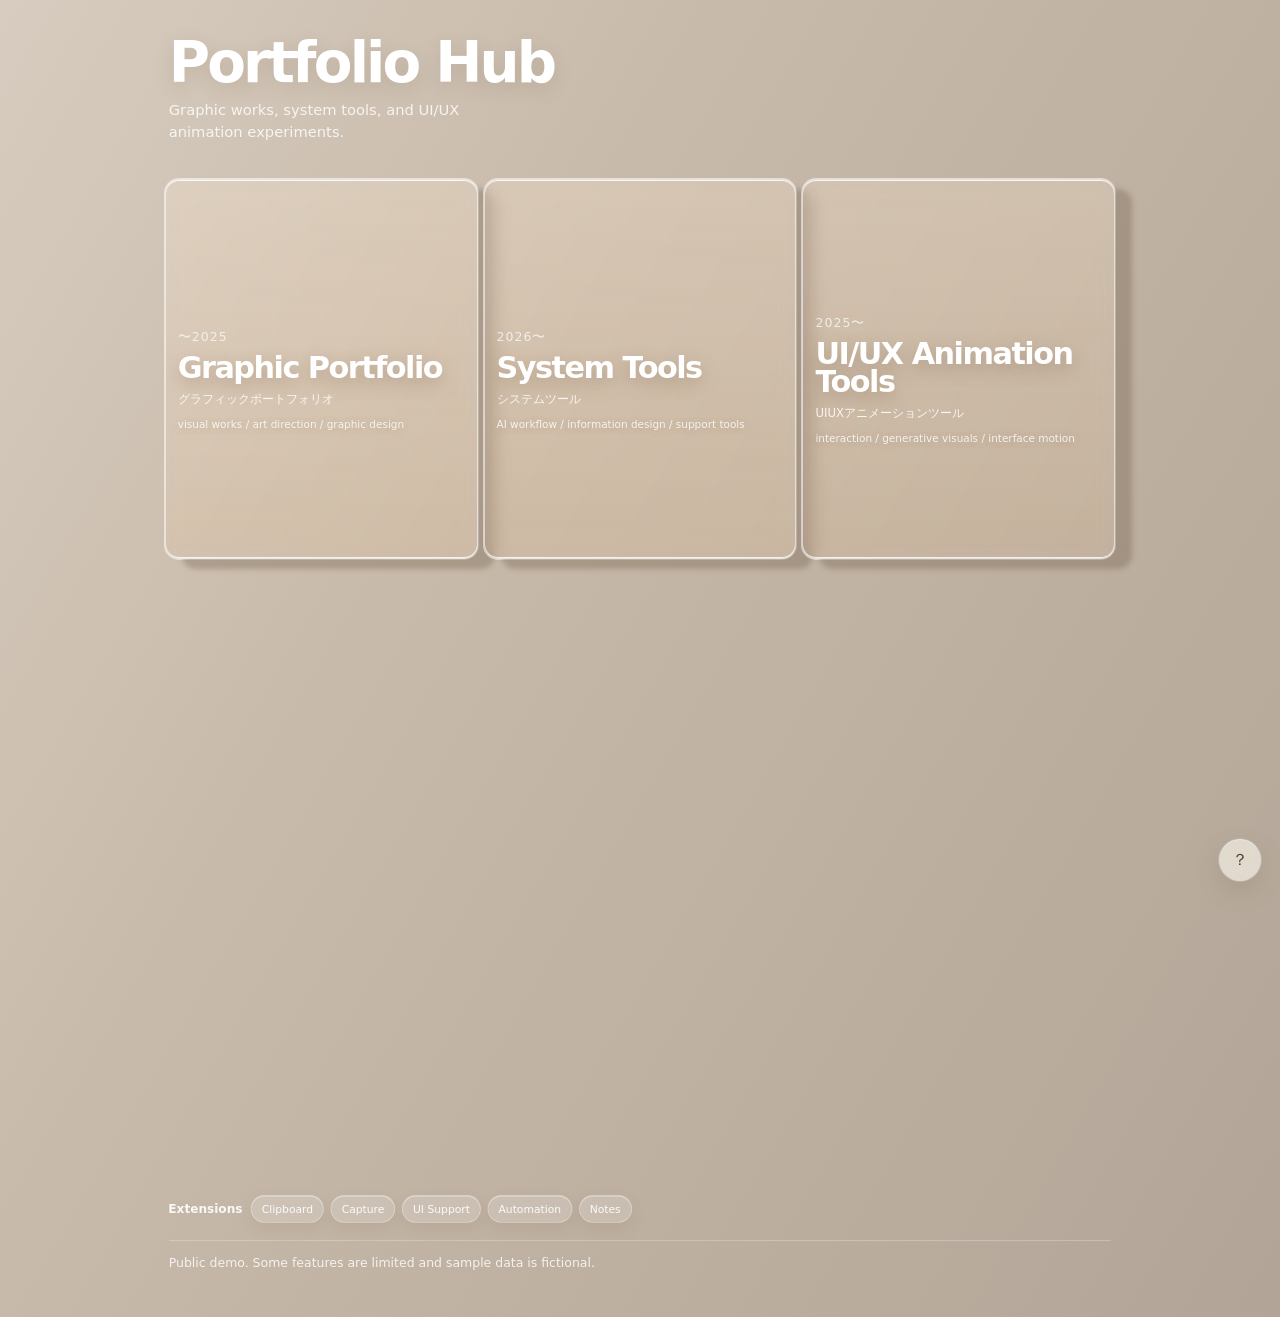
==== commit 9884cba9: "Update portfolio hub public build" ====
--- a/index.html
+++ b/index.html
@@ -25,7 +25,7 @@
           </div>
         </a>
 
-        <a class="card card-kashinoki" id="system-tools" href="./system-tools/" aria-label="System Tools">
+        <a class="card card-kashinoki" id="system-tools" href="./system-tools/index.html" aria-label="System Tools">
           <div class="card-body">
             <p class="card-year">2026〜</p>
             <h2>System Tools</h2>
@@ -34,7 +34,7 @@
           </div>
         </a>
 
-        <a class="card card-p5" id="uiux-animation-tools" href="./uiux-animation-tools/" aria-label="UI/UX Animation Tools">
+        <a class="card card-p5" id="uiux-animation-tools" href="./uiux-animation-tools/index.html" aria-label="UI/UX Animation Tools">
           <div class="card-body">
             <p class="card-year">2025〜</p>
             <h2>UI/UX Animation Tools</h2>
@@ -43,6 +43,39 @@
           </div>
         </a>
       </section>
+
+      <section class="system-preview" id="portfolio-preview" aria-hidden="true" aria-label="Portfolio introduction">
+        <div class="system-preview__panel" data-preview-panel>
+          <div class="system-preview__content">
+            <div class="system-preview__text">
+              <p class="system-preview__eyebrow" data-preview-title>System Tools</p>
+              <h2 data-preview-heading>AIとの会話を、次の制作へ活かすローカル管理ツール</h2>
+              <p class="system-preview__subcopy" data-preview-subcopy>AIとの会話を、次の制作へ活かすためのローカル管理ツールです。</p>
+              <div class="system-preview__chips" aria-label="Portfolio keywords" data-preview-chips></div>
+              <div class="system-preview__copy" data-preview-copy></div>
+            </div>
+            <div class="system-preview__visual" aria-label="Portfolio preview">
+              <div class="system-preview__window">
+                <div class="system-preview__browserbar" aria-hidden="true">
+                  <span></span>
+                  <span></span>
+                  <span></span>
+                </div>
+                <div class="system-preview__track" data-preview-track></div>
+              </div>
+              <p class="system-preview__caption" data-preview-caption>ローカル管理 / 会話を資産化 / 判断を再利用</p>
+            </div>
+          </div>
+        </div>
+      </section>
+      <div class="system-preview__dock" aria-label="Portfolio introduction controls">
+        <button class="system-preview__nav" type="button" data-preview-prev aria-label="前の紹介">◀</button>
+        <button class="system-preview__return" type="button" data-preview-back aria-label="一覧へ戻る">
+          <img src="./assets/svg/return.svg" alt="" aria-hidden="true" />
+        </button>
+        <a class="system-preview__dock-cta" href="./system-tools/index.html" data-preview-open>ツールを見る</a>
+        <button class="system-preview__nav" type="button" data-preview-next aria-label="次の紹介">▶</button>
+      </div>
 
       <section class="footer-block" id="extensions">
         <h3>Extensions</h3>
@@ -124,6 +157,7 @@
         <label class="hub-control"><span>カード間隔</span><input type="range" min="4" max="28" step="1" data-hub-control="card-gap" /></label>
         <label class="hub-control"><span>pill透明度</span><input type="range" min="0.06" max="0.34" step="0.01" data-hub-control="pill-alpha" /></label>
         <label class="hub-control"><span>pill境界線</span><input type="range" min="0.12" max="0.7" step="0.01" data-hub-control="pill-border-alpha" /></label>
+
       </div>
 
       <div class="hub-settings__footer">
--- a/assets/css/style.css
+++ b/assets/css/style.css
@@ -60,6 +60,21 @@
   --hub-shadow-x: 18px;
   --hub-shadow-warmth: 1;
   --hub-shadow-spread: 1;
+  --hub-card-exit-duration: 0.8s;
+  --hub-intro-in-duration: 1s;
+  --hub-intro-out-duration: 0.8s;
+  --hub-copy-delay: 0.4s;
+  --hub-page-jump-delay: 0.5s;
+  --hub-preview-float-duration: 6s;
+  --hub-preview-float-distance: 6px;
+  --hub-preview-slide-duration: 5s;
+  --hub-panel-switch-duration: 0.6s;
+  --hub-panel-switch-delay: 0.2s;
+  --hub-panel-overlap-duration: 0.25s;
+  --hub-cta-fade-duration: 0.5s;
+  --hub-return-response-duration: 0.18s;
+  --hub-arrow-response-duration: 0.18s;
+  --hub-button-hover-lift: 2px;
 }
 
 * {
@@ -123,6 +138,9 @@
   grid-template-columns: repeat(3, minmax(0, 1fr));
   gap: var(--hub-card-gap);
   margin-top: 20px;
+  max-height: calc((var(--hub-card-height) * 1px) + 40px);
+  overflow: visible;
+  transition: opacity var(--hub-card-exit-duration) ease, transform var(--hub-card-exit-duration) ease, filter var(--hub-card-exit-duration) ease, max-height var(--hub-card-exit-duration) ease, margin-top var(--hub-card-exit-duration) ease;
 }
 
 .card {
@@ -232,6 +250,385 @@
   transform: translateY(0);
 }
 
+.page.is-system-preview .cards,
+.page.is-system-preview .footer-block,
+.page.is-system-preview .note {
+  opacity: 0;
+  filter: blur(8px);
+  pointer-events: none;
+}
+
+.page.is-system-preview .cards {
+  max-height: 0;
+  margin-top: 0;
+  overflow: hidden;
+  transform: translateY(-18px) scale(0.98);
+}
+
+.page.is-system-preview .footer-block,
+.page.is-system-preview .note {
+  transform: translateY(18px) scale(0.98);
+}
+
+.footer-block,
+.note {
+  transition: opacity var(--hub-card-exit-duration) ease, transform var(--hub-card-exit-duration) ease, filter var(--hub-card-exit-duration) ease;
+}
+
+.system-preview {
+  display: grid;
+  place-items: center;
+  min-height: 0;
+  margin-top: 0;
+  scroll-margin-top: 16px;
+  opacity: 0;
+  transform: translateY(12px);
+  pointer-events: none;
+  transition: opacity var(--hub-intro-in-duration) ease, transform var(--hub-intro-in-duration) ease, min-height var(--hub-card-exit-duration) ease, margin-top var(--hub-card-exit-duration) ease;
+}
+
+.page.is-system-preview .system-preview {
+  min-height: min(600px, calc(100vh - 150px));
+  margin-top: 20px;
+  opacity: 1;
+  transform: translateY(0);
+  pointer-events: auto;
+}
+
+.system-preview__panel {
+  width: min(920px, 100%);
+  max-width: calc(100vw - 28px);
+  padding: clamp(18px, 2.8vw, 28px);
+  border: 1px solid rgba(255, 255, 255, var(--hub-card-border-alpha));
+  border-radius: calc(var(--hub-card-radius) * var(--hub-card-radius-smooth) * 1px);
+  background:
+    linear-gradient(180deg, rgba(255, 255, 255, calc(var(--hub-card-alpha) + 0.22)), rgba(255, 255, 255, calc(var(--hub-card-alpha) + 0.08))),
+    linear-gradient(140deg, rgba(83, 72, 62, 0.22), rgba(255, 255, 255, 0.14));
+  box-shadow:
+    calc(var(--hub-shadow-distance) + var(--hub-shadow-x)) var(--hub-shadow-y) calc(var(--hub-shadow-blur) * var(--hub-shadow-spread)) color-mix(in srgb, rgba(116, 98, 78, var(--hub-shadow-alpha)) calc(100% * var(--hub-shadow-warmth)), white 0%),
+    0 0 0 1px rgba(255, 255, 255, var(--hub-card-border-alpha)),
+    inset 0 1px 0 rgba(255, 255, 255, calc(var(--hub-inner-highlight) * var(--hub-edge-white)));
+  backdrop-filter: blur(var(--hub-card-blur)) saturate(145%);
+  -webkit-backdrop-filter: blur(var(--hub-card-blur)) saturate(145%);
+  animation: system-preview-float var(--hub-preview-float-duration) ease-in-out infinite;
+}
+
+.page.is-system-preview.is-system-preview-leaving .system-preview,
+.page.is-system-preview.is-preview-switching .system-preview__panel {
+  opacity: 0;
+  transform: translateY(10px) scale(0.98);
+  transition-duration: var(--hub-panel-switch-duration);
+}
+
+.system-preview__panel {
+  transition: opacity var(--hub-panel-switch-duration) ease, transform var(--hub-panel-switch-duration) ease;
+}
+
+.system-preview__content {
+  display: grid;
+  grid-template-columns: minmax(0, 1.04fr) minmax(260px, 0.96fr);
+  gap: clamp(18px, 3.6vw, 30px);
+  align-items: center;
+}
+
+.system-preview__text,
+.system-preview__visual {
+  opacity: 0;
+  transform: translateY(14px);
+}
+
+.page.is-system-preview .system-preview__text {
+  animation: system-stage-in var(--hub-intro-in-duration) ease calc(var(--hub-copy-delay) * 0.3) forwards;
+}
+
+.page.is-system-preview .system-preview__visual {
+  animation: system-stage-in var(--hub-intro-in-duration) ease calc(var(--hub-copy-delay) + 0.2s) forwards;
+}
+
+.system-preview__eyebrow {
+  margin: 0 0 10px;
+  font-size: 0.82rem;
+  letter-spacing: 0.08em;
+  color: rgba(255, 255, 255, 0.86);
+}
+
+.system-preview h2 {
+  margin: 0;
+  font-size: clamp(1.42rem, 3vw, 2.34rem);
+  line-height: 1.12;
+  letter-spacing: -0.03em;
+  color: #fff;
+  text-shadow: 0 8px 24px rgba(86, 68, 50, 0.34);
+}
+
+.system-preview__subcopy {
+  margin: 14px 0 0;
+  color: rgba(255, 255, 255, 0.94);
+  font-size: clamp(0.94rem, 1.8vw, 1.04rem);
+  line-height: 1.55;
+  text-shadow: 0 4px 14px rgba(86, 68, 50, 0.24);
+  opacity: 0;
+  transform: translateY(8px);
+}
+
+.page.is-system-preview .system-preview__subcopy {
+  animation: system-stage-in var(--hub-intro-in-duration) ease calc(var(--hub-copy-delay) * 0.65) forwards;
+}
+
+.system-preview__chips {
+  display: flex;
+  flex-wrap: wrap;
+  gap: 7px;
+  margin-top: 14px;
+  opacity: 0;
+  transform: translateY(8px);
+}
+
+.page.is-system-preview .system-preview__chips {
+  animation: system-stage-in var(--hub-intro-in-duration) ease calc(var(--hub-copy-delay) * 0.85) forwards;
+}
+
+.system-preview__chips span {
+  border: 1px solid rgba(255, 255, 255, 0.42);
+  border-radius: 999px;
+  padding: 7px 10px;
+  background: rgba(80, 68, 56, 0.18);
+  color: rgba(255, 255, 255, 0.94);
+  font-size: 0.72rem;
+  line-height: 1;
+  box-shadow: inset 0 1px 0 rgba(255, 255, 255, 0.16);
+}
+
+.system-preview__copy {
+  margin-top: 15px;
+  opacity: 0;
+  transform: translateY(8px);
+}
+
+.page.is-system-preview .system-preview__copy {
+  animation: system-stage-in var(--hub-intro-in-duration) ease var(--hub-copy-delay) forwards;
+}
+
+.system-preview__copy p {
+  margin: 0 0 10px;
+  color: rgba(255, 255, 255, 0.92);
+  font-size: clamp(0.84rem, 1.62vw, 0.92rem);
+  line-height: 1.62;
+  text-shadow: 0 3px 12px rgba(86, 68, 50, 0.22);
+}
+
+.system-preview__copy p:last-child {
+  margin-bottom: 0;
+}
+
+.system-preview__button {
+  border: 1px solid rgba(255, 255, 255, 0.4);
+  border-radius: 999px;
+  padding: 10px 16px;
+  background: rgba(255, 255, 255, 0.16);
+  color: rgba(255, 255, 255, 0.96);
+  font: inherit;
+  font-size: 0.9rem;
+  cursor: pointer;
+  box-shadow: inset 0 1px 0 rgba(255, 255, 255, 0.2);
+}
+
+.system-preview__button--primary {
+  background: rgba(255, 255, 255, 0.34);
+  color: #fff;
+}
+
+.system-preview__button:hover,
+.system-preview__button:focus-visible {
+  background: rgba(255, 255, 255, 0.36);
+}
+
+.system-preview__dock {
+  position: fixed;
+  left: 50%;
+  bottom: max(18px, env(safe-area-inset-bottom));
+  z-index: 32;
+  display: flex;
+  align-items: center;
+  justify-content: center;
+  gap: 10px;
+  opacity: 0;
+  pointer-events: none;
+  transform: translate(-50%, 14px);
+  transition: opacity var(--hub-intro-in-duration) ease, transform var(--hub-intro-in-duration) ease;
+}
+
+.system-preview__dock-cta,
+.system-preview__return,
+.system-preview__nav {
+  flex: 0 0 auto;
+  border: 1px solid rgba(255, 255, 255, 0.5);
+  background: rgba(255, 255, 255, 0.28);
+  color: #fff;
+  box-shadow:
+    0 14px 28px rgba(86, 68, 50, 0.22),
+    inset 0 1px 0 rgba(255, 255, 255, 0.28);
+  backdrop-filter: blur(18px) saturate(145%);
+  -webkit-backdrop-filter: blur(18px) saturate(145%);
+  cursor: pointer;
+  transition: background 160ms ease, transform 160ms ease;
+}
+
+.system-preview__dock-cta {
+  min-width: 150px;
+  padding: 12px 18px;
+  border-radius: 999px;
+  text-align: center;
+  font-size: 0.92rem;
+}
+
+.system-preview__return {
+  width: 52px;
+  height: 52px;
+  padding: 12px;
+  border-radius: 50%;
+}
+
+.system-preview__return img {
+  display: block;
+  width: 100%;
+  height: 100%;
+  object-fit: contain;
+}
+
+.system-preview__nav {
+  width: 44px;
+  height: 44px;
+  border-radius: 50%;
+  font: inherit;
+  font-size: 0.9rem;
+  line-height: 1;
+}
+
+.page.is-system-preview .system-preview__dock {
+  opacity: 1;
+  pointer-events: auto;
+  transform: translate(-50%, 0);
+}
+
+.page.is-system-preview.is-system-preview-leaving .system-preview__dock {
+  opacity: 0;
+  pointer-events: none;
+  transition-duration: var(--hub-intro-out-duration);
+}
+
+.system-preview__dock-cta:hover,
+.system-preview__dock-cta:focus-visible,
+.system-preview__return:hover,
+.system-preview__return:focus-visible,
+.system-preview__nav:hover,
+.system-preview__nav:focus-visible {
+  background: rgba(255, 255, 255, 0.4);
+  transform: translateY(-2px);
+}
+
+.system-preview__visual {
+  display: grid;
+  gap: 10px;
+}
+
+.system-preview__window {
+  position: relative;
+  overflow: hidden;
+  width: 100%;
+  aspect-ratio: 16 / 10;
+  border: 1px solid rgba(255, 255, 255, 0.46);
+  border-radius: 24px;
+  background: rgba(44, 39, 34, 0.2);
+  box-shadow:
+    0 18px 36px rgba(86, 68, 50, 0.24),
+    inset 0 1px 0 rgba(255, 255, 255, 0.24);
+}
+
+.system-preview__browserbar {
+  position: absolute;
+  inset: 0 0 auto;
+  z-index: 2;
+  display: flex;
+  gap: 6px;
+  height: 30px;
+  align-items: center;
+  padding: 0 12px;
+  background: rgba(36, 32, 28, 0.36);
+  backdrop-filter: blur(12px);
+  -webkit-backdrop-filter: blur(12px);
+}
+
+.system-preview__browserbar span {
+  width: 8px;
+  height: 8px;
+  border-radius: 50%;
+  background: rgba(255, 255, 255, 0.72);
+}
+
+.system-preview__track {
+  display: flex;
+  width: 400%;
+  height: 100%;
+  animation: system-preview-slide calc(var(--hub-preview-slide-duration) * 3) ease-in-out infinite;
+}
+
+.system-preview__track img {
+  width: 25%;
+  height: 100%;
+  object-fit: cover;
+  object-position: center top;
+  filter: saturate(1.02) contrast(1.02);
+}
+
+.system-preview__caption {
+  margin: 0;
+  color: rgba(255, 255, 255, 0.82);
+  font-size: 0.78rem;
+  line-height: 1.5;
+  text-align: center;
+}
+
+@keyframes system-stage-in {
+  to {
+    opacity: 1;
+    transform: translateY(0);
+  }
+}
+
+@keyframes system-preview-float {
+  0%,
+  100% {
+    transform: translateY(0) rotate(-0.15deg);
+  }
+
+  50% {
+    transform: translateY(calc(var(--hub-preview-float-distance) * -1)) rotate(0.15deg);
+  }
+}
+
+@keyframes system-preview-slide {
+  0%,
+  18% {
+    transform: translateX(0);
+  }
+
+  30%,
+  48% {
+    transform: translateX(-25%);
+  }
+
+  60%,
+  78% {
+    transform: translateX(-50%);
+  }
+
+  90%,
+  100% {
+    transform: translateX(-75%);
+  }
+}
+
 .art-graphic {
   background: linear-gradient(155deg, rgba(255, 245, 238, 0.94), rgba(226, 217, 208, 0.9));
 }
@@ -295,6 +692,47 @@
     grid-template-columns: 1fr;
   }
 
+  .page.is-system-preview .system-preview {
+    min-height: auto;
+  }
+
+  .system-preview__panel {
+    border-radius: 24px;
+  }
+
+  .system-preview__content {
+    grid-template-columns: 1fr;
+  }
+
+  .system-preview__window {
+    border-radius: 20px;
+  }
+
+  .system-preview__chips span {
+    font-size: 0.72rem;
+  }
+
+  .system-preview__dock {
+    bottom: max(14px, env(safe-area-inset-bottom));
+    width: min(100% - 18px, 360px);
+    gap: 7px;
+  }
+
+  .system-preview__dock-cta {
+    min-width: 138px;
+    padding: 11px 15px;
+  }
+
+  .system-preview__return {
+    width: 48px;
+    height: 48px;
+  }
+
+  .system-preview__nav {
+    width: 40px;
+    height: 40px;
+  }
+
   .pill-group {
     justify-content: flex-start;
   }
@@ -302,6 +740,42 @@
   .card-art {
     min-height: 200px;
   }
+}
+
+/* =========================================================
+   Hub Controls Layout Contract
+   ---------------------------------------------------------
+   このブロックは「？」設定画面の正本レイアウトです。
+   末尾に場当たり的な上書きCSSを追加して調整しないこと。
+   修正ルール:
+   1. サイズ・余白・速度はCSS変数を変更する。
+   2. 同じ役割のセレクタを重複追加しない。
+   3. ラベル/数値/スライダーは .control-row 構造を守る。
+   4. grid/flex子要素には min-width: 0 を維持する。
+   5. 長いテキストは overflow-wrap で逃がす。
+   6. !important は原則禁止。使う場合は理由を書く。
+   7. 390px / 768px / 1440px で確認する。
+   8. 変更後は長いラベル・長い値でも崩れないか確認する。
+   ========================================================= */
+
+.hub-settings,
+.hub-settings * {
+  box-sizing: border-box;
+}
+
+.hub-settings {
+  --settings-panel-inline: min(92vw, 1180px);
+  --settings-panel-padding: clamp(18px, 2.2vw, 32px);
+  --settings-gap: clamp(14px, 1.7vw, 24px);
+  --settings-tab-min: clamp(42px, 5vw, 58px);
+  --settings-control-padding: clamp(9px, 1.1vw, 13px);
+  --settings-control-gap: clamp(7px, 0.9vw, 11px);
+  --settings-label-size: clamp(0.76rem, 0.72rem + 0.18vw, 0.9rem);
+  --settings-value-size: clamp(0.72rem, 0.7rem + 0.12vw, 0.84rem);
+  --settings-value-inline: clamp(104px, 11vw, 168px);
+  --settings-range-height: 20px;
+  --settings-range-track-height: 7px;
+  --settings-thumb-size: 18px;
 }
 
 .hub-settings-toggle {
@@ -310,10 +784,10 @@
   bottom: 18px;
   width: 44px;
   height: 44px;
-  border: 1px solid rgba(255, 255, 255, 0.44);
+  border: 1px solid rgba(95, 84, 72, 0.28);
   border-radius: 50%;
-  background: rgba(255, 255, 255, 0.24);
-  color: rgba(255, 255, 255, 0.96);
+  background: rgba(245, 240, 232, 0.68);
+  color: #4b4036;
   font: inherit;
   font-size: 1rem;
   line-height: 1;
@@ -326,22 +800,29 @@
   z-index: 40;
 }
 
+.hub-settings-toggle[aria-expanded="true"] {
+  background: rgba(238, 229, 214, 0.9);
+  border-color: rgba(95, 84, 72, 0.34);
+  color: #3f413d;
+}
+
 .hub-settings {
   position: fixed;
   right: 18px;
   bottom: 74px;
-  width: min(230px, calc(100vw - 20px));
-  max-height: min(64vh, 560px);
-  padding: 6px 7px 5px;
-  border: 1px solid rgba(255, 255, 255, 0.46);
+  inline-size: var(--settings-panel-inline);
+  max-inline-size: calc(100vw - 20px);
+  max-height: min(86vh, 860px);
+  padding: var(--settings-panel-padding);
+  border: 1px solid rgba(95, 84, 72, 0.24);
   border-radius: 26px;
-  background: rgba(255, 255, 255, 0.22);
-  color: rgba(255, 255, 255, 0.96);
+  background: rgba(245, 240, 232, 0.95);
+  color: #3f413d;
   box-shadow:
-    0 18px 38px rgba(116, 98, 78, 0.16),
-    inset 0 1px 0 rgba(255, 255, 255, 0.32);
-  backdrop-filter: blur(24px) saturate(145%);
-  -webkit-backdrop-filter: blur(24px) saturate(145%);
+    0 22px 48px rgba(91, 74, 56, 0.24),
+    inset 0 1px 0 rgba(255, 255, 255, 0.65);
+  backdrop-filter: blur(16px) saturate(120%);
+  -webkit-backdrop-filter: blur(16px) saturate(120%);
   z-index: 39;
   opacity: 0;
   pointer-events: none;
@@ -369,37 +850,274 @@
   font-size: 0.64rem;
   letter-spacing: 0.08em;
   text-transform: uppercase;
-  color: rgba(255, 255, 255, 0.72);
+  color: #70736c;
 }
 
 .hub-settings__header h2 {
   margin: 0;
   font-size: 0.88rem;
   line-height: 1.1;
-  color: rgba(255, 255, 255, 0.98);
+  color: #2f312e;
 }
 
 .hub-settings__copy,
 .hub-settings__close,
 .hub-settings__reset {
-  border: 1px solid rgba(255, 255, 255, 0.34);
-  background: rgba(255, 255, 255, 0.16);
-  color: rgba(255, 255, 255, 0.94);
+  min-width: 7.5em;
+  max-width: 100%;
+  border: 1px solid rgba(95, 84, 72, 0.22);
+  background: rgba(255, 255, 255, 0.56);
+  color: #3f413d;
   border-radius: 999px;
   padding: 5px 9px;
   font: inherit;
   font-size: 0.66rem;
+  line-height: 1.25;
+  overflow-wrap: anywhere;
   cursor: pointer;
-  box-shadow: inset 0 1px 0 rgba(255, 255, 255, 0.18);
+  box-shadow: inset 0 1px 0 rgba(255, 255, 255, 0.72);
 }
 
 .hub-settings__body {
-  display: grid;
-  grid-template-columns: 1fr 1fr;
-  gap: 3px 5px;
-  max-height: calc(64vh - 68px);
+  display: block;
+  max-height: calc(min(86vh, 860px) - 112px);
   overflow: auto;
   padding-right: 2px;
+  min-width: 0;
+}
+
+.hub-settings-pages {
+  display: grid;
+  grid-template-columns: minmax(132px, 160px) minmax(280px, 1fr) minmax(300px, 420px);
+  gap: var(--settings-gap);
+  align-items: stretch;
+  min-width: 0;
+}
+
+.hub-settings-tabs {
+  display: grid;
+  align-content: start;
+  gap: 6px;
+  min-width: 0;
+}
+
+.hub-settings-tab {
+  position: relative;
+  border: 1px solid rgba(95, 84, 72, 0.16);
+  border-radius: 14px;
+  min-height: var(--settings-tab-min);
+  padding: clamp(9px, 1.1vw, 13px);
+  background: rgba(255, 255, 255, 0.42);
+  color: #4f514c;
+  font: inherit;
+  font-size: 0.7rem;
+  line-height: 1.25;
+  text-align: left;
+  overflow-wrap: anywhere;
+  cursor: pointer;
+  transition: background 160ms ease, transform 160ms ease, border-color 160ms ease;
+}
+
+.hub-settings-tab:hover {
+  background: rgba(255, 255, 255, 0.7);
+  border-color: rgba(95, 84, 72, 0.26);
+  transform: translateY(-1px);
+}
+
+.hub-settings-tab.is-active {
+  background: rgba(255, 255, 255, 0.86);
+  color: #2f312e;
+  border-color: rgba(95, 84, 72, 0.34);
+  font-weight: 700;
+}
+
+.hub-settings-tab.is-active::before {
+  content: "";
+  position: absolute;
+  left: 0;
+  top: 9px;
+  bottom: 9px;
+  width: 3px;
+  border-radius: 999px;
+  background: #8a755f;
+}
+
+.hub-settings-main {
+  min-width: 0;
+}
+
+.hub-settings-page {
+  display: none;
+  grid-template-columns: 1fr 1fr;
+  gap: var(--settings-control-gap);
+  min-width: 0;
+}
+
+.hub-settings-page > * {
+  min-width: 0;
+}
+
+.hub-settings-page.is-active {
+  display: grid;
+}
+
+.hub-settings-page[data-settings-page="appearance"] {
+  max-height: 52vh;
+  overflow: auto;
+  padding-right: 3px;
+}
+
+.hub-settings-sample {
+  min-width: 0;
+}
+
+.motion-sample-card {
+  --sample-card-exit: 0.8s;
+  --sample-intro-in: 1s;
+  --sample-copy-delay: 0.4s;
+  --sample-float-duration: 6s;
+  --sample-float-distance: 6px;
+  --sample-slide-duration: 5s;
+  --sample-cta-fade: 0.5s;
+  --sample-return-response: 0.18s;
+  --sample-arrow-response: 0.18s;
+  --sample-hover-lift: 2px;
+  height: 100%;
+  min-height: 250px;
+  padding: 14px;
+  border: 1px solid rgba(95, 84, 72, 0.22);
+  border-radius: 20px;
+  background: rgba(232, 223, 210, 0.9);
+  box-shadow:
+    0 10px 24px rgba(91, 74, 56, 0.12),
+    inset 0 1px 0 rgba(255, 255, 255, 0.62);
+  overflow: hidden;
+  min-width: 0;
+  overflow-wrap: anywhere;
+  animation: motion-sample-fade var(--sample-intro-in) ease both;
+}
+
+.motion-sample-card.is-sample-pulse {
+  animation: motion-sample-fade var(--sample-card-exit) ease both;
+}
+
+.motion-sample-kicker {
+  margin: 0 0 4px;
+  font-size: 0.62rem;
+  color: #70736c;
+}
+
+.motion-sample-card h3 {
+  margin: 0;
+  font-size: 1rem;
+  color: #2f312e;
+}
+
+.motion-sample-copy {
+  margin: 8px 0 10px;
+  font-size: 0.72rem;
+  line-height: 1.55;
+  color: #4f514c;
+  animation: motion-sample-copy var(--sample-intro-in) ease var(--sample-copy-delay) both;
+}
+
+.motion-sample-window {
+  overflow: hidden;
+  height: 86px;
+  border: 1px solid rgba(95, 84, 72, 0.22);
+  border-radius: 14px;
+  background: rgba(250, 247, 242, 0.72);
+  animation: motion-sample-float var(--sample-float-duration) ease-in-out infinite;
+}
+
+.motion-sample-track {
+  display: flex;
+  width: 300%;
+  height: 100%;
+  animation: motion-sample-slide calc(var(--sample-slide-duration) * 3) ease-in-out infinite;
+}
+
+.motion-sample-track span {
+  display: grid;
+  place-items: center;
+  width: 33.333%;
+  color: #5b4a38;
+  font-size: 1.4rem;
+}
+
+.motion-sample-actions {
+  display: flex;
+  flex-wrap: wrap;
+  gap: 6px;
+  margin-top: 10px;
+  min-width: 0;
+}
+
+.motion-sample-actions button {
+  flex: 1 1 64px;
+  min-width: min(64px, 100%);
+  max-width: 100%;
+  border: 1px solid rgba(95, 84, 72, 0.2);
+  border-radius: 999px;
+  padding: 7px 6px;
+  background: rgba(255, 255, 255, 0.58);
+  color: #3f413d;
+  font: inherit;
+  font-size: 0.68rem;
+  line-height: 1.2;
+  overflow-wrap: anywhere;
+  cursor: pointer;
+  transition: opacity var(--sample-cta-fade) ease, transform var(--sample-arrow-response) ease, background var(--sample-return-response) ease;
+}
+
+.motion-sample-actions button:hover {
+  transform: translateY(calc(var(--sample-hover-lift) * -1));
+  background: rgba(255, 255, 255, 0.86);
+}
+
+.motion-sample-readout {
+  display: grid;
+  gap: 4px;
+  margin-top: 10px;
+  font-size: 0.64rem;
+  line-height: 1.35;
+  color: #4f514c;
+  min-width: 0;
+  overflow-wrap: anywhere;
+}
+
+@keyframes motion-sample-fade {
+  from {
+    opacity: 0.24;
+    transform: translateY(8px);
+  }
+  to {
+    opacity: 1;
+    transform: translateY(0);
+  }
+}
+
+@keyframes motion-sample-copy {
+  from {
+    opacity: 0;
+    transform: translateY(6px);
+  }
+  to {
+    opacity: 1;
+    transform: translateY(0);
+  }
+}
+
+@keyframes motion-sample-float {
+  50% {
+    transform: translateY(calc(var(--sample-float-distance) * -1));
+  }
+}
+
+@keyframes motion-sample-slide {
+  0%, 24% { transform: translateX(0); }
+  38%, 62% { transform: translateX(-33.333%); }
+  76%, 100% { transform: translateX(-66.666%); }
 }
 
 .hub-settings__group {
@@ -408,31 +1126,102 @@
   font-size: 0.58rem;
   letter-spacing: 0.1em;
   text-transform: uppercase;
-  color: rgba(255, 255, 255, 0.6);
-}
-
-.hub-control {
+  color: #70736c;
+}
+
+.hub-control,
+.control-row {
   display: grid;
-  gap: 0;
-}
-
-.hub-control span {
-  font-size: 0.62rem;
+  gap: 7px;
+  min-width: 0;
+  padding: var(--settings-control-padding);
+  border: 1px solid rgba(95, 84, 72, 0.1);
+  border-radius: 12px;
+  background: rgba(255, 255, 255, 0.34);
+  overflow-wrap: anywhere;
+}
+
+.hub-control span,
+.control-label {
+  min-width: 0;
+  font-size: var(--settings-label-size);
   line-height: 1.2;
-  color: rgba(255, 255, 255, 0.92);
-}
-
-.hub-control input[type="range"] {
+  color: #3f413d;
+  overflow-wrap: anywhere;
+}
+
+.hub-control--value span,
+.control-meta {
+  display: grid;
+  grid-template-columns: minmax(0, 1fr) minmax(92px, var(--settings-value-inline));
+  gap: clamp(8px, 1vw, 12px);
+  align-items: start;
+  min-width: 0;
+}
+
+.hub-control output,
+.control-value {
+  min-width: 0;
+  max-width: var(--settings-value-inline);
+  color: #5b4a38;
+  font-variant-numeric: tabular-nums;
+  font-weight: 700;
+  font-size: var(--settings-value-size);
+  line-height: 1.25;
+  text-align: right;
+  overflow-wrap: anywhere;
+}
+
+.hub-control input[type="range"],
+.control-range {
   width: 100%;
-  accent-color: #fff;
+  min-width: 0;
+  height: var(--settings-range-height);
+  accent-color: #8a755f;
+  cursor: pointer;
+}
+
+.hub-control input[type="range"]::-webkit-slider-runnable-track,
+.control-range::-webkit-slider-runnable-track {
+  height: var(--settings-range-track-height);
+  border-radius: 999px;
+  background: linear-gradient(90deg, #8a755f, #c0ab94);
+}
+
+.hub-control input[type="range"]::-webkit-slider-thumb,
+.control-range::-webkit-slider-thumb {
+  width: var(--settings-thumb-size);
+  height: var(--settings-thumb-size);
+  margin-top: calc((var(--settings-range-track-height) - var(--settings-thumb-size)) / 2);
+  border: 2px solid #fff;
+  border-radius: 50%;
+  background: #5b4a38;
+  box-shadow: 0 2px 6px rgba(91, 74, 56, 0.24);
+}
+
+.hub-control input[type="range"]::-moz-range-track,
+.control-range::-moz-range-track {
+  height: var(--settings-range-track-height);
+  border-radius: 999px;
+  background: linear-gradient(90deg, #8a755f, #c0ab94);
+}
+
+.hub-control input[type="range"]::-moz-range-thumb,
+.control-range::-moz-range-thumb {
+  width: calc(var(--settings-thumb-size) - 2px);
+  height: calc(var(--settings-thumb-size) - 2px);
+  border: 2px solid #fff;
+  border-radius: 50%;
+  background: #5b4a38;
+  box-shadow: 0 2px 6px rgba(91, 74, 56, 0.24);
 }
 
 .hub-control select {
   width: 100%;
-  border: 1px solid rgba(255, 255, 255, 0.28);
+  border: 1px solid rgba(95, 84, 72, 0.2);
   border-radius: 10px;
-  background: rgba(255, 255, 255, 0.14);
-  color: rgba(255, 255, 255, 0.94);
+  background: rgba(255, 255, 255, 0.62);
+  color: #3f413d;
   padding: 4px 6px;
   font: inherit;
   font-size: 0.68rem;
@@ -444,18 +1233,20 @@
   flex-wrap: wrap;
   gap: 4px 6px;
   margin-top: 6px;
+  min-width: 0;
 }
 
 .hub-settings__copy:hover,
 .hub-settings__close:hover,
 .hub-settings__reset:hover {
-  background: rgba(255, 255, 255, 0.24);
+  background: rgba(255, 255, 255, 0.86);
 }
 
 .hub-settings__status {
-  min-width: 8ch;
+  min-width: min(8ch, 100%);
   font-size: 0.62rem;
-  color: rgba(255, 255, 255, 0.72);
+  color: #70736c;
+  overflow-wrap: anywhere;
 }
 
 @media (max-width: 960px) {
@@ -464,6 +1255,50 @@
   }
 
   .hub-settings__body {
+    max-height: calc(78vh - 90px);
+  }
+
+  .hub-settings-pages {
     grid-template-columns: 1fr;
   }
-}
+
+  .hub-settings-tabs {
+    grid-template-columns: repeat(2, minmax(0, 1fr));
+  }
+
+  .hub-settings-page.is-active {
+    grid-template-columns: 1fr;
+  }
+
+  .motion-sample-card {
+    min-height: 220px;
+  }
+}
+
+@media (max-width: 520px) {
+  .hub-settings {
+    right: 10px;
+    width: min(92vw, calc(100vw - 20px));
+    padding: clamp(14px, 4vw, 18px);
+  }
+
+  .hub-settings-tabs {
+    grid-template-columns: 1fr;
+  }
+
+  .control-meta,
+  .hub-control--value span {
+    grid-template-columns: minmax(0, 1fr);
+  }
+
+  .control-value,
+  .hub-control output {
+    max-width: 100%;
+    text-align: left;
+  }
+
+  .hub-settings__copy,
+  .hub-settings__reset {
+    flex: 1 1 130px;
+  }
+}
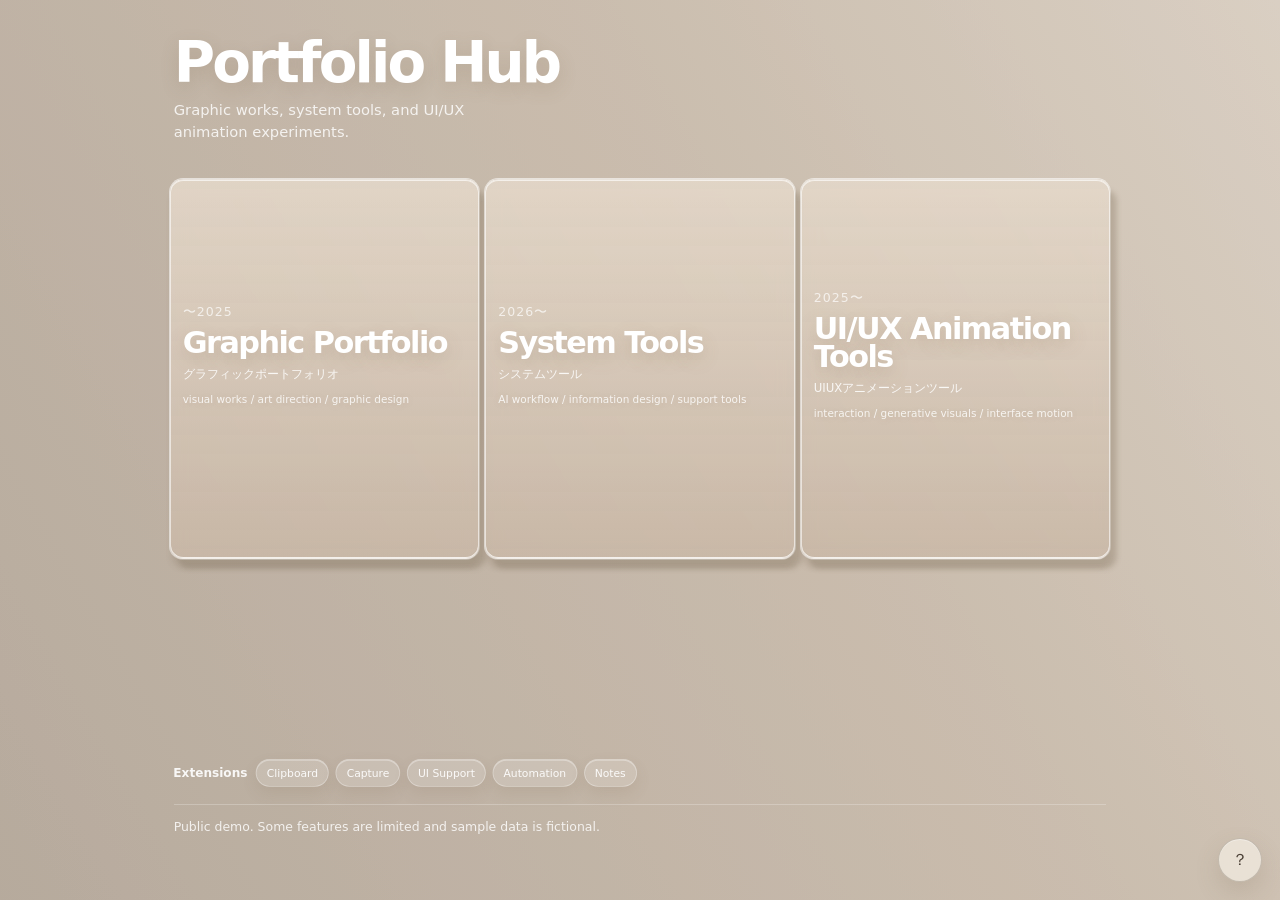
==== commit 3430d679: "Publish Portfolio Hub final preview update" ====
--- a/index.html
+++ b/index.html
@@ -5,6 +5,7 @@
     <meta name="viewport" content="width=device-width, initial-scale=1" />
     <meta name="description" content="AI時代の制作を支える、試作と表現のポートフォリオ" />
     <title>Making Tools for Making</title>
+    <link rel="icon" href="data:," />
     <link rel="stylesheet" href="./assets/css/style.css" />
     <script defer src="./assets/js/main.js"></script>
   </head>
@@ -44,38 +45,11 @@
         </a>
       </section>
 
-      <section class="system-preview" id="portfolio-preview" aria-hidden="true" aria-label="Portfolio introduction">
-        <div class="system-preview__panel" data-preview-panel>
-          <div class="system-preview__content">
-            <div class="system-preview__text">
-              <p class="system-preview__eyebrow" data-preview-title>System Tools</p>
-              <h2 data-preview-heading>AIとの会話を、次の制作へ活かすローカル管理ツール</h2>
-              <p class="system-preview__subcopy" data-preview-subcopy>AIとの会話を、次の制作へ活かすためのローカル管理ツールです。</p>
-              <div class="system-preview__chips" aria-label="Portfolio keywords" data-preview-chips></div>
-              <div class="system-preview__copy" data-preview-copy></div>
-            </div>
-            <div class="system-preview__visual" aria-label="Portfolio preview">
-              <div class="system-preview__window">
-                <div class="system-preview__browserbar" aria-hidden="true">
-                  <span></span>
-                  <span></span>
-                  <span></span>
-                </div>
-                <div class="system-preview__track" data-preview-track></div>
-              </div>
-              <p class="system-preview__caption" data-preview-caption>ローカル管理 / 会話を資産化 / 判断を再利用</p>
-            </div>
-          </div>
-        </div>
+      <section class="card-hover-summary" aria-live="polite" aria-atomic="true" data-card-hover-summary>
+        <p data-card-hover-text></p>
       </section>
-      <div class="system-preview__dock" aria-label="Portfolio introduction controls">
-        <button class="system-preview__nav" type="button" data-preview-prev aria-label="前の紹介">◀</button>
-        <button class="system-preview__return" type="button" data-preview-back aria-label="一覧へ戻る">
-          <img src="./assets/svg/return.svg" alt="" aria-hidden="true" />
-        </button>
-        <a class="system-preview__dock-cta" href="./system-tools/index.html" data-preview-open>ツールを見る</a>
-        <button class="system-preview__nav" type="button" data-preview-next aria-label="次の紹介">▶</button>
-      </div>
+
+      <!-- 個別紹介ページは廃止。TOPカードhover時の短文表示へ統合。 -->
 
       <section class="footer-block" id="extensions">
         <h3>Extensions</h3>
@@ -94,76 +68,79 @@
     <button class="hub-settings-toggle" type="button" aria-expanded="false" aria-controls="hub-settings-panel" aria-label="Open settings panel">？</button>
 
     <section class="hub-settings" id="hub-settings-panel" aria-hidden="true" aria-label="Hub settings panel">
-      <div class="hub-settings__header">
-        <div>
-          <p class="hub-settings__eyebrow">Hub controls</p>
-          <h2>Visual settings</h2>
+      <div class="hub-settings__panel">
+        <div class="hub-settings__header">
+          <div>
+            <p class="hub-settings__eyebrow">Hub controls</p>
+            <h2>Visual settings</h2>
+          </div>
+          <button class="hub-settings__close" type="button" aria-label="Close settings panel">Close</button>
         </div>
-        <button class="hub-settings__close" type="button" aria-label="Close settings panel">Close</button>
-      </div>
 
-      <div class="hub-settings__body">
-        <h3 class="hub-settings__group">背景</h3>
-        <label class="hub-control"><span>背景の明るさ</span><input type="range" min="0.58" max="1.48" step="0.01" data-hub-control="bg-lightness" /></label>
-        <label class="hub-control"><span>背景の暖色感</span><input type="range" min="0.68" max="1.42" step="0.01" data-hub-control="bg-warmth" /></label>
-        <label class="hub-control"><span>背景ぼかし光の強さ</span><input type="range" min="0" max="2" step="0.01" data-hub-control="light-strength" /></label>
-        <label class="hub-control"><span>背景グラデーション角度</span><input type="range" min="120" max="240" step="1" data-hub-control="bg-angle" /></label>
-        <label class="hub-control"><span>背景コントラスト</span><input type="range" min="0.78" max="1.3" step="0.01" data-hub-control="bg-contrast" /></label>
+        <div class="hub-settings__body">
+          <h3 class="hub-settings__group">背景</h3>
+          <label class="hub-control"><span>背景の明るさ</span><input type="range" min="0.58" max="1.48" step="0.01" data-hub-control="bg-lightness" /></label>
+          <label class="hub-control"><span>背景の暖色感</span><input type="range" min="0.68" max="1.42" step="0.01" data-hub-control="bg-warmth" /></label>
+          <label class="hub-control"><span>背景ぼかし光の強さ</span><input type="range" min="0" max="2" step="0.01" data-hub-control="light-strength" /></label>
+          <label class="hub-control"><span>背景グラデーション角度</span><input type="range" min="120" max="240" step="1" data-hub-control="bg-angle" /></label>
+          <label class="hub-control"><span>背景コントラスト</span><input type="range" min="0.78" max="1.3" step="0.01" data-hub-control="bg-contrast" /></label>
 
-        <h3 class="hub-settings__group">カード</h3>
-        <label class="hub-control"><span>パネル透明度</span><input type="range" min="0.05" max="0.6" step="0.01" data-hub-control="card-alpha" /></label>
-        <label class="hub-control"><span>パネルblur</span><input type="range" min="8" max="44" step="1" data-hub-control="card-blur" /></label>
-        <label class="hub-control"><span>パネル境界線の強さ</span><input type="range" min="0.08" max="0.92" step="0.01" data-hub-control="card-border-alpha" /></label>
-        <label class="hub-control"><span>パネル影の強さ</span><input type="range" min="0.02" max="0.5" step="0.01" data-hub-control="card-shadow-strength" /></label>
-        <label class="hub-control"><span>カード幅</span><input type="range" min="0.84" max="1.22" step="0.01" data-hub-control="card-width" /></label>
-        <label class="hub-control"><span>カード角丸</span><input type="range" min="14" max="52" step="1" data-hub-control="card-radius" /></label>
-        <label class="hub-control"><span>角丸のなめらかさ</span><input type="range" min="0.7" max="1.4" step="0.01" data-hub-control="card-radius-smooth" /></label>
-        <label class="hub-control"><span>上ハイライト位置</span><input type="range" min="-0.2" max="0.6" step="0.01" data-hub-control="card-highlight-y" /></label>
-        <label class="hub-control"><span>下グラデーション濃度</span><input type="range" min="0" max="0.4" step="0.01" data-hub-control="card-bottom-tint" /></label>
-        <label class="hub-control"><span>カード高さ</span><input type="range" min="150" max="380" step="1" data-hub-control="card-height" /></label>
-        <label class="hub-control"><span>カード内余白</span><input type="range" min="8" max="34" step="1" data-hub-control="card-padding" /></label>
-        <label class="hub-control"><span>カード内側曇り</span><input type="range" min="0.72" max="1.3" step="0.01" data-hub-control="frost-strength" /></label>
-        <label class="hub-control"><span>白フチの強さ</span><input type="range" min="0.72" max="1.3" step="0.01" data-hub-control="edge-white" /></label>
-        <h3 class="hub-settings__group">文字</h3>
-        <label class="hub-control"><span>文字位置 上下</span><input type="range" min="-60" max="60" step="1" data-hub-control="card-content-y" /></label>
-        <label class="hub-control"><span>文字位置 左右</span><input type="range" min="-18" max="18" step="1" data-hub-control="card-content-x" /></label>
-        <label class="hub-control"><span>文字ブロック間隔</span><input type="range" min="2" max="18" step="1" data-hub-control="card-text-gap" /></label>
-        <label class="hub-control"><span>タイトルサイズ</span><input type="range" min="0.82" max="1.24" step="0.01" data-hub-control="title-size" /></label>
-        <label class="hub-control"><span>日本語補足サイズ</span><input type="range" min="0.82" max="1.24" step="0.01" data-hub-control="ja-size" /></label>
-        <label class="hub-control"><span>英語説明サイズ</span><input type="range" min="0.78" max="1.28" step="0.01" data-hub-control="sub-size" /></label>
-        <label class="hub-control"><span>年代表示サイズ</span><input type="range" min="0.76" max="1.3" step="0.01" data-hub-control="year-size" /></label>
-        <label class="hub-control"><span>文字全体の行間</span><input type="range" min="0.88" max="1.2" step="0.01" data-hub-control="line-height" /></label>
-        <label class="hub-control"><span>文字の明るさ</span><input type="range" min="0.55" max="1" step="0.01" data-hub-control="text-strength" /></label>
-        <label class="hub-control"><span>文字影の強さ</span><input type="range" min="0.02" max="0.55" step="0.01" data-hub-control="text-shadow-strength" /></label>
+          <h3 class="hub-settings__group">カード</h3>
+          <label class="hub-control"><span>パネル透明度</span><input type="range" min="0.05" max="0.6" step="0.01" data-hub-control="card-alpha" /></label>
+          <label class="hub-control"><span>パネルblur</span><input type="range" min="8" max="44" step="1" data-hub-control="card-blur" /></label>
+          <label class="hub-control"><span>パネル境界線の強さ</span><input type="range" min="0.08" max="0.92" step="0.01" data-hub-control="card-border-alpha" /></label>
+          <label class="hub-control"><span>パネル影の強さ</span><input type="range" min="0.02" max="0.5" step="0.01" data-hub-control="card-shadow-strength" /></label>
+          <label class="hub-control"><span>カード幅</span><input type="range" min="0.84" max="1.22" step="0.01" data-hub-control="card-width" /></label>
+          <label class="hub-control"><span>カード角丸</span><input type="range" min="14" max="52" step="1" data-hub-control="card-radius" /></label>
+          <label class="hub-control"><span>角丸のなめらかさ</span><input type="range" min="0.7" max="1.4" step="0.01" data-hub-control="card-radius-smooth" /></label>
+          <label class="hub-control"><span>上ハイライト位置</span><input type="range" min="-0.2" max="0.6" step="0.01" data-hub-control="card-highlight-y" /></label>
+          <label class="hub-control"><span>下グラデーション濃度</span><input type="range" min="0" max="0.4" step="0.01" data-hub-control="card-bottom-tint" /></label>
+          <label class="hub-control"><span>カード高さ</span><input type="range" min="150" max="380" step="1" data-hub-control="card-height" /></label>
+          <label class="hub-control"><span>カード内余白</span><input type="range" min="8" max="34" step="1" data-hub-control="card-padding" /></label>
+          <label class="hub-control"><span>カード内側曇り</span><input type="range" min="0.72" max="1.3" step="0.01" data-hub-control="frost-strength" /></label>
+          <label class="hub-control"><span>白フチの強さ</span><input type="range" min="0.72" max="1.3" step="0.01" data-hub-control="edge-white" /></label>
+          <h3 class="hub-settings__group">文字</h3>
+          <label class="hub-control"><span>文字位置 上下</span><input type="range" min="-60" max="60" step="1" data-hub-control="card-content-y" /></label>
+          <label class="hub-control"><span>文字位置 左右</span><input type="range" min="-18" max="18" step="1" data-hub-control="card-content-x" /></label>
+          <label class="hub-control"><span>文字ブロック間隔</span><input type="range" min="2" max="18" step="1" data-hub-control="card-text-gap" /></label>
+          <label class="hub-control"><span>タイトルサイズ</span><input type="range" min="0.82" max="1.24" step="0.01" data-hub-control="title-size" /></label>
+          <label class="hub-control"><span>日本語補足サイズ</span><input type="range" min="0.82" max="1.24" step="0.01" data-hub-control="ja-size" /></label>
+          <label class="hub-control"><span>英語説明サイズ</span><input type="range" min="0.78" max="1.28" step="0.01" data-hub-control="sub-size" /></label>
+          <label class="hub-control"><span>年代表示サイズ</span><input type="range" min="0.76" max="1.3" step="0.01" data-hub-control="year-size" /></label>
+          <label class="hub-control"><span>文字全体の行間</span><input type="range" min="0.88" max="1.2" step="0.01" data-hub-control="line-height" /></label>
+          <label class="hub-control"><span>文字の明るさ</span><input type="range" min="0.55" max="1" step="0.01" data-hub-control="text-strength" /></label>
+          <label class="hub-control"><span>文字影の強さ</span><input type="range" min="0.02" max="0.55" step="0.01" data-hub-control="text-shadow-strength" /></label>
+          <label class="hub-control hub-control--color"><span>説明文の影色</span><input type="color" value="#000000" data-hub-control="hover-text-shadow-color" /></label>
 
-        <h3 class="hub-settings__group">影</h3>
-        <label class="hub-control"><span>影の距離</span><input type="range" min="0" max="44" step="1" data-hub-control="shadow-distance" /></label>
-        <label class="hub-control"><span>影のぼかし</span><input type="range" min="8" max="64" step="1" data-hub-control="shadow-blur" /></label>
-        <label class="hub-control"><span>影の濃さ</span><input type="range" min="0.04" max="0.5" step="0.01" data-hub-control="shadow-alpha" /></label>
-        <label class="hub-control"><span>影の下方向</span><input type="range" min="-12" max="34" step="1" data-hub-control="shadow-y" /></label>
-        <label class="hub-control"><span>影の横方向</span><input type="range" min="-12" max="34" step="1" data-hub-control="shadow-x" /></label>
-        <label class="hub-control"><span>影色の暖色感</span><input type="range" min="0.72" max="1.3" step="0.01" data-hub-control="shadow-warmth" /></label>
-        <label class="hub-control"><span>影の広がり</span><input type="range" min="0.72" max="1.4" step="0.01" data-hub-control="shadow-spread" /></label>
-        <label class="hub-control"><span>内側ハイライト</span><input type="range" min="0.04" max="0.8" step="0.01" data-hub-control="inner-highlight" /></label>
-        <label class="hub-control"><span>下辺の接地影</span><input type="range" min="0" max="1" step="0.01" data-hub-control="ground-shadow" /></label>
-        <label class="hub-control"><span>影バリエーション</span><select data-hub-control="shadow-mode"><option value="Soft">Soft</option><option value="Floating">Floating</option><option value="Deep">Deep</option><option value="Flat">Flat</option><option value="Glow">Glow</option></select></label>
+          <h3 class="hub-settings__group">影</h3>
+          <label class="hub-control"><span>影の距離</span><input type="range" min="0" max="44" step="1" data-hub-control="shadow-distance" /></label>
+          <label class="hub-control"><span>影のぼかし</span><input type="range" min="8" max="64" step="1" data-hub-control="shadow-blur" /></label>
+          <label class="hub-control"><span>影の濃さ</span><input type="range" min="0.04" max="0.5" step="0.01" data-hub-control="shadow-alpha" /></label>
+          <label class="hub-control"><span>影の下方向</span><input type="range" min="-12" max="34" step="1" data-hub-control="shadow-y" /></label>
+          <label class="hub-control"><span>影の横方向</span><input type="range" min="-12" max="34" step="1" data-hub-control="shadow-x" /></label>
+          <label class="hub-control"><span>影色の暖色感</span><input type="range" min="0.72" max="1.3" step="0.01" data-hub-control="shadow-warmth" /></label>
+          <label class="hub-control"><span>影の広がり</span><input type="range" min="0.72" max="1.4" step="0.01" data-hub-control="shadow-spread" /></label>
+          <label class="hub-control"><span>内側ハイライト</span><input type="range" min="0.04" max="0.8" step="0.01" data-hub-control="inner-highlight" /></label>
+          <label class="hub-control"><span>下辺の接地影</span><input type="range" min="0" max="1" step="0.01" data-hub-control="ground-shadow" /></label>
+          <label class="hub-control"><span>影バリエーション</span><select data-hub-control="shadow-mode"><option value="Soft">Soft</option><option value="Floating">Floating</option><option value="Deep">Deep</option><option value="Flat">Flat</option><option value="Glow">Glow</option></select></label>
 
-        <h3 class="hub-settings__group">下部</h3>
-        <label class="hub-control"><span>全体サイズ</span><input type="range" min="0.8" max="1.24" step="0.01" data-hub-control="scale" /></label>
-        <label class="hub-control"><span>全体左右余白</span><input type="range" min="0.72" max="1.28" step="0.01" data-hub-control="page-padding-x" /></label>
-        <label class="hub-control"><span>全体上下余白</span><input type="range" min="0.72" max="1.28" step="0.01" data-hub-control="page-padding-y" /></label>
-        <label class="hub-control"><span>Extensions位置</span><input type="range" min="-0.2" max="0.8" step="0.01" data-hub-control="extensions-y" /></label>
-        <label class="hub-control"><span>Extensionsサイズ</span><input type="range" min="0.84" max="1.18" step="0.01" data-hub-control="extensions-size" /></label>
-        <label class="hub-control"><span>カード間隔</span><input type="range" min="4" max="28" step="1" data-hub-control="card-gap" /></label>
-        <label class="hub-control"><span>pill透明度</span><input type="range" min="0.06" max="0.34" step="0.01" data-hub-control="pill-alpha" /></label>
-        <label class="hub-control"><span>pill境界線</span><input type="range" min="0.12" max="0.7" step="0.01" data-hub-control="pill-border-alpha" /></label>
+          <h3 class="hub-settings__group">下部</h3>
+          <label class="hub-control"><span>全体サイズ</span><input type="range" min="0.8" max="1.24" step="0.01" data-hub-control="scale" /></label>
+          <label class="hub-control"><span>全体左右余白</span><input type="range" min="0.72" max="1.28" step="0.01" data-hub-control="page-padding-x" /></label>
+          <label class="hub-control"><span>全体上下余白</span><input type="range" min="0.72" max="1.28" step="0.01" data-hub-control="page-padding-y" /></label>
+          <label class="hub-control"><span>Extensions位置</span><input type="range" min="-0.2" max="0.8" step="0.01" data-hub-control="extensions-y" /></label>
+          <label class="hub-control"><span>Extensionsサイズ</span><input type="range" min="0.84" max="1.18" step="0.01" data-hub-control="extensions-size" /></label>
+          <label class="hub-control"><span>カード間隔</span><input type="range" min="4" max="28" step="1" data-hub-control="card-gap" /></label>
+          <label class="hub-control"><span>pill透明度</span><input type="range" min="0.06" max="0.34" step="0.01" data-hub-control="pill-alpha" /></label>
+          <label class="hub-control"><span>pill境界線</span><input type="range" min="0.12" max="0.7" step="0.01" data-hub-control="pill-border-alpha" /></label>
 
-      </div>
+        </div>
 
-      <div class="hub-settings__footer">
-        <button class="hub-settings__copy" type="button">設定値をコピー</button>
-        <button class="hub-settings__reset" type="button">初期設定へ戻す</button>
-        <span class="hub-settings__status" aria-live="polite" aria-atomic="true"></span>
+        <div class="hub-settings__footer">
+          <button class="hub-settings__copy" type="button">設定値をコピー</button>
+          <button class="hub-settings__reset" type="button">初期設定へ戻す</button>
+          <span class="hub-settings__status" aria-live="polite" aria-atomic="true"></span>
+        </div>
       </div>
     </section>
   </body>
--- a/assets/css/style.css
+++ b/assets/css/style.css
@@ -2,6 +2,17 @@
   color-scheme: light;
   --bg: #c8beb1;
   --bg-soft: #a99f93;
+  /* 仮素材。後で正式なTOP背景素材へ差し替え予定。 */
+  --hub-preview-image: url("../img/system-tools-preview-01.png");
+  --hub-page-background:
+    radial-gradient(circle at calc(18% * var(--hub-light-position)) calc(16% * var(--hub-light-position)), rgba(255, 247, 236, calc(0.58 * var(--hub-light-strength) * var(--hub-bg-contrast))), transparent 0 calc(22% * var(--hub-light-spread))),
+    radial-gradient(circle at calc(84% / var(--hub-light-position)) 14%, rgba(255, 255, 255, calc(0.34 * var(--hub-light-strength) * var(--hub-bg-contrast))), transparent 0 calc(18% * var(--hub-light-spread))),
+    radial-gradient(circle at 52% 82%, rgba(147, 124, 101, calc(0.28 * var(--hub-bg-warmth) * var(--hub-bg-contrast))), transparent 0 calc(24% * var(--hub-light-spread))),
+    radial-gradient(circle at 72% 62%, rgba(255, 236, 215, calc(0.18 * var(--hub-light-strength) * var(--hub-bg-contrast))), transparent 0 calc(20% * var(--hub-light-spread))),
+    linear-gradient(var(--hub-bg-angle),
+      color-mix(in srgb, #d7ccbf calc(100% * var(--hub-bg-lightness)), white 0%) 0%,
+      color-mix(in srgb, #c7b9a9 calc(100% * var(--hub-bg-lightness)), white 0%) 38%,
+      color-mix(in srgb, #b2a597 calc(100% * var(--hub-bg-lightness)), white 0%) 100%);
   --surface: rgba(255, 255, 255, 0.26);
   --surface-strong: rgba(255, 255, 255, 0.34);
   --text: rgba(255, 255, 255, 0.98);
@@ -28,9 +39,14 @@
   --hub-card-highlight-strength: 0.44;
   --hub-card-inner-light: 0.24;
   --hub-text-shadow-strength: 0.2;
+  --hub-hover-text-shadow-color: #000000;
+  --hub-hover-text-shadow-rgb: 0, 0, 0;
   --hub-shadow-distance: 18px;
   --hub-shadow-blur: 38px;
   --hub-shadow-alpha: 0.18;
+  --hub-card-shadow-alpha-final: 0.18;
+  --hub-card-shadow-ambient-alpha-final: 0.08;
+  --hub-card-shadow-hover-alpha-final: 0.26;
   --hub-shadow-y: 12px;
   --hub-inner-highlight: 0.58;
   --hub-ground-shadow: 0.14;
@@ -68,6 +84,8 @@
   --hub-preview-float-duration: 6s;
   --hub-preview-float-distance: 6px;
   --hub-preview-slide-duration: 5s;
+  --hub-card-preview-fade-duration: 0.8s;
+  --hub-card-preview-opacity: 0.74;
   --hub-panel-switch-duration: 0.6s;
   --hub-panel-switch-delay: 0.2s;
   --hub-panel-overlap-duration: 0.25s;
@@ -75,6 +93,8 @@
   --hub-return-response-duration: 0.18s;
   --hub-arrow-response-duration: 0.18s;
   --hub-button-hover-lift: 2px;
+  --settings-dock-width: clamp(248px, 20vw, 260px);
+  --settings-dock-gap: clamp(6px, 0.8vw, 10px);
 }
 
 * {
@@ -83,22 +103,23 @@
 
 html {
   scroll-behavior: smooth;
+  min-height: 100%;
+  background: var(--hub-page-background);
+  overscroll-behavior-x: none;
+  overscroll-behavior-y: none;
+  overflow-x: hidden;
 }
 
 body {
   margin: 0;
   font-family: ui-sans-serif, system-ui, -apple-system, BlinkMacSystemFont, "Segoe UI", sans-serif;
   color: var(--text);
-  background:
-    radial-gradient(circle at calc(18% * var(--hub-light-position)) calc(16% * var(--hub-light-position)), rgba(255, 247, 236, calc(0.58 * var(--hub-light-strength) * var(--hub-bg-contrast))), transparent 0 calc(22% * var(--hub-light-spread))),
-    radial-gradient(circle at calc(84% / var(--hub-light-position)) 14%, rgba(255, 255, 255, calc(0.34 * var(--hub-light-strength) * var(--hub-bg-contrast))), transparent 0 calc(18% * var(--hub-light-spread))),
-    radial-gradient(circle at 52% 82%, rgba(147, 124, 101, calc(0.28 * var(--hub-bg-warmth) * var(--hub-bg-contrast))), transparent 0 calc(24% * var(--hub-light-spread))),
-    radial-gradient(circle at 72% 62%, rgba(255, 236, 215, calc(0.18 * var(--hub-light-strength) * var(--hub-bg-contrast))), transparent 0 calc(20% * var(--hub-light-spread))),
-    linear-gradient(var(--hub-bg-angle),
-      color-mix(in srgb, #d7ccbf calc(100% * var(--hub-bg-lightness)), white 0%) 0%,
-      color-mix(in srgb, #c7b9a9 calc(100% * var(--hub-bg-lightness)), white 0%) 38%,
-      color-mix(in srgb, #b2a597 calc(100% * var(--hub-bg-lightness)), white 0%) 100%);
+  background: var(--hub-page-background);
   min-height: 100vh;
+  min-height: 100dvh;
+  overscroll-behavior-x: none;
+  overscroll-behavior-y: none;
+  overflow-x: hidden;
 }
 
 a {
@@ -107,9 +128,25 @@
 }
 
 .page {
+  position: relative;
+  isolation: isolate;
   width: min(calc(940px * var(--hub-scale) * var(--hub-card-width)), calc(100% - 28px));
   margin: 0 auto;
   padding: calc(24px * var(--hub-page-padding-y)) calc(14px * var(--hub-page-padding-x)) calc(34px * var(--hub-page-padding-y));
+  transition: width 0.45s cubic-bezier(.22, 1, .36, 1), margin 0.45s cubic-bezier(.22, 1, .36, 1), max-width 0.45s cubic-bezier(.22, 1, .36, 1);
+}
+
+body.hub-settings-open {
+  overflow: hidden;
+  --settings-dock-width: clamp(248px, 20vw, 260px);
+  --settings-dock-gap: clamp(6px, 0.8vw, 10px);
+}
+
+body.hub-settings-open .page {
+  width: calc(100% - var(--settings-dock-width) - var(--settings-dock-gap));
+  max-width: none;
+  margin: 0;
+  user-select: none;
 }
 
 .hero {
@@ -134,6 +171,8 @@
 }
 
 .cards {
+  position: relative;
+  isolation: isolate;
   display: grid;
   grid-template-columns: repeat(3, minmax(0, 1fr));
   gap: var(--hub-card-gap);
@@ -143,8 +182,75 @@
   transition: opacity var(--hub-card-exit-duration) ease, transform var(--hub-card-exit-duration) ease, filter var(--hub-card-exit-duration) ease, max-height var(--hub-card-exit-duration) ease, margin-top var(--hub-card-exit-duration) ease;
 }
 
+.page::before {
+  content: "";
+  position: fixed;
+  inset: -8vh -8vw;
+  z-index: -1;
+  background-color: rgba(217, 210, 200, 0.66);
+  background-image: none;
+  opacity: 0;
+  filter: none;
+  transform: translate3d(0, 8px, 0) scale(1.03);
+  transition: opacity 240ms ease, transform 240ms ease, filter 240ms ease;
+  pointer-events: none;
+  -webkit-mask-image: linear-gradient(180deg, transparent 0%, rgba(0, 0, 0, 0.01) 2%, rgba(0, 0, 0, 0.03) 8%, rgba(0, 0, 0, 0.1) 16%, rgba(0, 0, 0, 0.42) 26%, rgba(0, 0, 0, 0.96) 36%, rgba(0, 0, 0, 1) 46%, rgba(0, 0, 0, 1) 54%, rgba(0, 0, 0, 0.96) 64%, rgba(0, 0, 0, 0.42) 74%, rgba(0, 0, 0, 0.1) 84%, rgba(0, 0, 0, 0.03) 92%, rgba(0, 0, 0, 0.01) 98%, transparent 100%);
+  mask-image: linear-gradient(180deg, transparent 0%, rgba(0, 0, 0, 0.01) 2%, rgba(0, 0, 0, 0.03) 8%, rgba(0, 0, 0, 0.1) 16%, rgba(0, 0, 0, 0.42) 26%, rgba(0, 0, 0, 0.96) 36%, rgba(0, 0, 0, 1) 46%, rgba(0, 0, 0, 1) 54%, rgba(0, 0, 0, 0.96) 64%, rgba(0, 0, 0, 0.42) 74%, rgba(0, 0, 0, 0.1) 84%, rgba(0, 0, 0, 0.03) 92%, rgba(0, 0, 0, 0.01) 98%, transparent 100%);
+  -webkit-mask-size: 100% 100%;
+  mask-size: 100% 100%;
+  -webkit-mask-repeat: no-repeat;
+  mask-repeat: no-repeat;
+  -webkit-mask-position: center;
+  mask-position: center;
+}
+
+.page.has-card-preview::before {
+  opacity: 0.38;
+  transform: translate3d(0, 0, 0) scale(1.01);
+}
+
+.card-preview-backdrop {
+  position: fixed;
+  inset: -8vh -8vw;
+  z-index: -2;
+  overflow: hidden;
+  pointer-events: none;
+  opacity: 0;
+  transform: translate3d(0, 8px, 0) scale(1.03);
+  transition: opacity 240ms ease, transform 240ms ease;
+}
+
+.card-preview-backdrop.is-active {
+  opacity: var(--hub-card-preview-opacity);
+  transform: translate3d(0, 0, 0) scale(1.01);
+}
+
+.card-preview-backdrop__layer {
+  position: absolute;
+  inset: 0;
+  background-size: cover;
+  background-position: center center;
+  background-repeat: no-repeat;
+  opacity: 0;
+  filter: blur(0.45px) saturate(1.12) brightness(1.08) contrast(1.04);
+  transition: opacity var(--hub-card-preview-fade-duration) ease-in-out;
+  -webkit-mask-image: linear-gradient(180deg, transparent 0%, rgba(0, 0, 0, 0.01) 2%, rgba(0, 0, 0, 0.03) 8%, rgba(0, 0, 0, 0.1) 16%, rgba(0, 0, 0, 0.42) 26%, rgba(0, 0, 0, 0.96) 36%, rgba(0, 0, 0, 1) 46%, rgba(0, 0, 0, 1) 54%, rgba(0, 0, 0, 0.96) 64%, rgba(0, 0, 0, 0.42) 74%, rgba(0, 0, 0, 0.1) 84%, rgba(0, 0, 0, 0.03) 92%, rgba(0, 0, 0, 0.01) 98%, transparent 100%);
+  mask-image: linear-gradient(180deg, transparent 0%, rgba(0, 0, 0, 0.01) 2%, rgba(0, 0, 0, 0.03) 8%, rgba(0, 0, 0, 0.1) 16%, rgba(0, 0, 0, 0.42) 26%, rgba(0, 0, 0, 0.96) 36%, rgba(0, 0, 0, 1) 46%, rgba(0, 0, 0, 1) 54%, rgba(0, 0, 0, 0.96) 64%, rgba(0, 0, 0, 0.42) 74%, rgba(0, 0, 0, 0.1) 84%, rgba(0, 0, 0, 0.03) 92%, rgba(0, 0, 0, 0.01) 98%, transparent 100%);
+  -webkit-mask-size: 100% 100%;
+  mask-size: 100% 100%;
+  -webkit-mask-repeat: no-repeat;
+  mask-repeat: no-repeat;
+  -webkit-mask-position: center;
+  mask-position: center;
+}
+
+.card-preview-backdrop__layer.is-visible {
+  opacity: 1;
+}
+
 .card {
   position: relative;
+  z-index: 1;
   height: calc(var(--hub-card-height) * 1px);
   overflow: hidden;
   display: flex;
@@ -154,16 +260,17 @@
   border: 1px solid rgba(255, 255, 255, var(--hub-card-border-alpha));
   border-radius: calc(var(--hub-card-radius) * var(--hub-card-radius-smooth) * 1px);
   background:
-    linear-gradient(180deg, rgba(255, 255, 255, calc(var(--hub-card-alpha) + 0.08)), rgba(255, 255, 255, var(--hub-card-alpha))),
-    linear-gradient(180deg, rgba(255, 255, 255, calc(var(--hub-card-alpha) + 0.02)), rgba(255, 255, 255, calc(var(--hub-card-alpha) - var(--hub-card-bottom-tint))));
-  box-shadow:
-    calc(var(--hub-shadow-distance) + var(--hub-shadow-x)) var(--hub-shadow-y) calc(var(--hub-shadow-blur) * var(--hub-shadow-spread)) color-mix(in srgb, rgba(116, 98, 78, var(--hub-shadow-alpha)) calc(100% * var(--hub-shadow-warmth)), white 0%),
+    linear-gradient(180deg, rgba(226, 214, 200, calc(var(--hub-card-alpha) + 0.52)), rgba(198, 182, 166, calc(var(--hub-card-alpha) + 0.44))),
+    linear-gradient(180deg, rgba(233, 223, 210, calc(var(--hub-card-alpha) + 0.38)), rgba(207, 191, 176, calc(var(--hub-card-alpha) + 0.3)));
+  box-shadow:
+    var(--hub-shadow-x) var(--hub-shadow-y) calc(var(--hub-shadow-blur) * var(--hub-shadow-spread)) rgba(116, 98, 78, var(--hub-card-shadow-alpha-final)),
+    0 var(--hub-shadow-distance) calc(var(--hub-shadow-blur) * 0.72) rgba(116, 98, 78, var(--hub-card-shadow-ambient-alpha-final)),
     0 0 0 1px rgba(255, 255, 255, var(--hub-card-border-alpha)),
     inset 0 1px 0 rgba(255, 255, 255, calc(var(--hub-inner-highlight) * var(--hub-edge-white))),
     inset 0 -1px 0 rgba(255, 255, 255, calc(var(--hub-ground-shadow) * var(--hub-edge-white)));
   backdrop-filter: blur(var(--hub-card-blur)) saturate(145%);
   -webkit-backdrop-filter: blur(var(--hub-card-blur)) saturate(145%);
-  transition: transform 180ms ease, box-shadow 180ms ease;
+  transition: transform 180ms ease, box-shadow 180ms ease, filter 260ms ease;
 }
 
 .card:focus-visible {
@@ -174,7 +281,8 @@
 .card:hover {
   transform: translateY(-10px);
   box-shadow:
-    calc(var(--hub-shadow-distance) + var(--hub-shadow-x) + 6px) calc(var(--hub-shadow-y) + 6px) calc(var(--hub-shadow-blur) + 10px) color-mix(in srgb, rgba(116, 98, 78, calc(var(--hub-shadow-alpha) + 0.06)) calc(100% * var(--hub-shadow-warmth)), white 0%),
+    var(--hub-shadow-x) var(--hub-shadow-y) calc(var(--hub-shadow-blur) + 10px) rgba(116, 98, 78, var(--hub-card-shadow-hover-alpha-final)),
+    0 calc(var(--hub-shadow-distance) + 6px) calc(var(--hub-shadow-blur) * 0.82) rgba(116, 98, 78, var(--hub-card-shadow-ambient-alpha-final)),
     0 0 0 1px rgba(255, 255, 255, calc(var(--hub-card-border-alpha) + 0.06)),
     inset 0 1px 0 rgba(255, 255, 255, calc((var(--hub-inner-highlight) + 0.1) * var(--hub-edge-white))),
     inset 0 -1px 0 rgba(255, 255, 255, calc((var(--hub-ground-shadow) + 0.04) * var(--hub-edge-white)));
@@ -213,6 +321,7 @@
   letter-spacing: -0.05em;
   color: rgba(255, 255, 255, var(--hub-text-strength));
   text-shadow: 0 6px 18px rgba(124, 98, 73, var(--hub-text-shadow-strength));
+  transition: opacity 260ms ease, filter 260ms ease, transform 260ms ease;
 }
 
 .card-title-ja {
@@ -228,7 +337,26 @@
   line-height: 1.4;
   font-size: calc(0.84rem * var(--hub-sub-size));
   text-shadow: 0 1px 8px rgba(124, 98, 73, calc(var(--hub-text-shadow-strength) * 0.6));
-}
+  transition: opacity 260ms ease, filter 260ms ease, transform 260ms ease;
+}
+
+
+.cards.has-active-card .card:not(.is-active-card) .card-year,
+.cards.has-active-card .card:not(.is-active-card) .card-body h2,
+.cards.has-active-card .card:not(.is-active-card) .card-title-ja,
+.cards.has-active-card .card:not(.is-active-card) .card-sub {
+  opacity: 0.28;
+  filter: blur(0.35px);
+}
+
+.cards.has-active-card .card.is-active-card .card-year,
+.cards.has-active-card .card.is-active-card .card-body h2,
+.cards.has-active-card .card.is-active-card .card-title-ja,
+.cards.has-active-card .card.is-active-card .card-sub {
+  opacity: 1;
+  filter: none;
+}
+
 
 .card::after {
   content: "Open";
@@ -276,7 +404,7 @@
 }
 
 .system-preview {
-  display: grid;
+  display: none;
   place-items: center;
   min-height: 0;
   margin-top: 0;
@@ -288,6 +416,7 @@
 }
 
 .page.is-system-preview .system-preview {
+  display: grid;
   min-height: min(600px, calc(100vh - 150px));
   margin-top: 20px;
   opacity: 1;
@@ -305,7 +434,8 @@
     linear-gradient(180deg, rgba(255, 255, 255, calc(var(--hub-card-alpha) + 0.22)), rgba(255, 255, 255, calc(var(--hub-card-alpha) + 0.08))),
     linear-gradient(140deg, rgba(83, 72, 62, 0.22), rgba(255, 255, 255, 0.14));
   box-shadow:
-    calc(var(--hub-shadow-distance) + var(--hub-shadow-x)) var(--hub-shadow-y) calc(var(--hub-shadow-blur) * var(--hub-shadow-spread)) color-mix(in srgb, rgba(116, 98, 78, var(--hub-shadow-alpha)) calc(100% * var(--hub-shadow-warmth)), white 0%),
+    var(--hub-shadow-x) var(--hub-shadow-y) calc(var(--hub-shadow-blur) * var(--hub-shadow-spread)) rgba(116, 98, 78, var(--hub-card-shadow-alpha-final)),
+    0 var(--hub-shadow-distance) calc(var(--hub-shadow-blur) * 0.72) rgba(116, 98, 78, var(--hub-card-shadow-ambient-alpha-final)),
     0 0 0 1px rgba(255, 255, 255, var(--hub-card-border-alpha)),
     inset 0 1px 0 rgba(255, 255, 255, calc(var(--hub-inner-highlight) * var(--hub-edge-white)));
   backdrop-filter: blur(var(--hub-card-blur)) saturate(145%);
@@ -326,13 +456,12 @@
 
 .system-preview__content {
   display: grid;
-  grid-template-columns: minmax(0, 1.04fr) minmax(260px, 0.96fr);
-  gap: clamp(18px, 3.6vw, 30px);
+  grid-template-columns: minmax(0, 1fr);
+  gap: clamp(16px, 2.8vw, 26px);
   align-items: center;
 }
 
-.system-preview__text,
-.system-preview__visual {
+.system-preview__text {
   opacity: 0;
   transform: translateY(14px);
 }
@@ -342,7 +471,7 @@
 }
 
 .page.is-system-preview .system-preview__visual {
-  animation: system-stage-in var(--hub-intro-in-duration) ease calc(var(--hub-copy-delay) + 0.2s) forwards;
+  animation: none;
 }
 
 .system-preview__eyebrow {
@@ -400,7 +529,10 @@
 }
 
 .system-preview__copy {
-  margin-top: 15px;
+  display: grid;
+  grid-template-columns: repeat(3, minmax(0, 1fr));
+  gap: clamp(10px, 1.8vw, 16px);
+  margin-top: clamp(18px, 2.4vw, 24px);
   opacity: 0;
   transform: translateY(8px);
 }
@@ -410,10 +542,18 @@
 }
 
 .system-preview__copy p {
-  margin: 0 0 10px;
+  min-height: 100%;
+  margin: 0;
+  padding: clamp(14px, 2vw, 18px);
+  border: 1px solid rgba(255, 255, 255, 0.24);
+  border-radius: 18px;
+  background: rgba(80, 68, 56, 0.12);
+  box-shadow:
+    inset 0 1px 0 rgba(255, 255, 255, 0.16),
+    0 12px 24px rgba(86, 68, 50, 0.08);
   color: rgba(255, 255, 255, 0.92);
-  font-size: clamp(0.84rem, 1.62vw, 0.92rem);
-  line-height: 1.62;
+  font-size: clamp(0.86rem, 1.42vw, 0.96rem);
+  line-height: 1.72;
   text-shadow: 0 3px 12px rgba(86, 68, 50, 0.22);
 }
 
@@ -527,6 +667,15 @@
   transform: translateY(-2px);
 }
 
+
+/* TOPから入る個別紹介ページでは、右側の画像スライドを使わず、既存テキストを主役にする。 */
+.system-preview__visual,
+.system-preview__window,
+.system-preview__track,
+.system-preview__caption {
+  display: none !important;
+}
+
 .system-preview__visual {
   display: grid;
   gap: 10px;
@@ -629,6 +778,16 @@
   }
 }
 
+@media (max-width: 820px) {
+  .system-preview__copy {
+    grid-template-columns: 1fr;
+  }
+
+  .system-preview__panel {
+    padding: 20px;
+  }
+}
+
 .art-graphic {
   background: linear-gradient(155deg, rgba(255, 245, 238, 0.94), rgba(226, 217, 208, 0.9));
 }
@@ -746,16 +905,7 @@
    Hub Controls Layout Contract
    ---------------------------------------------------------
    このブロックは「？」設定画面の正本レイアウトです。
-   末尾に場当たり的な上書きCSSを追加して調整しないこと。
-   修正ルール:
-   1. サイズ・余白・速度はCSS変数を変更する。
-   2. 同じ役割のセレクタを重複追加しない。
-   3. ラベル/数値/スライダーは .control-row 構造を守る。
-   4. grid/flex子要素には min-width: 0 を維持する。
-   5. 長いテキストは overflow-wrap で逃がす。
-   6. !important は原則禁止。使う場合は理由を書く。
-   7. 390px / 768px / 1440px で確認する。
-   8. 変更後は長いラベル・長い値でも崩れないか確認する。
+   右ドック表示と内部スクロールをここで制御する。
    ========================================================= */
 
 .hub-settings,
@@ -764,18 +914,53 @@
 }
 
 .hub-settings {
-  --settings-panel-inline: min(92vw, 1180px);
-  --settings-panel-padding: clamp(18px, 2.2vw, 32px);
-  --settings-gap: clamp(14px, 1.7vw, 24px);
-  --settings-tab-min: clamp(42px, 5vw, 58px);
-  --settings-control-padding: clamp(9px, 1.1vw, 13px);
-  --settings-control-gap: clamp(7px, 0.9vw, 11px);
-  --settings-label-size: clamp(0.76rem, 0.72rem + 0.18vw, 0.9rem);
-  --settings-value-size: clamp(0.72rem, 0.7rem + 0.12vw, 0.84rem);
-  --settings-value-inline: clamp(104px, 11vw, 168px);
-  --settings-range-height: 20px;
-  --settings-range-track-height: 7px;
-  --settings-thumb-size: 18px;
+  --settings-panel-padding: 6px;
+  --settings-control-padding: 0;
+  --settings-control-gap: 2px;
+  --settings-tab-min: 22px;
+  --settings-heading-size: 17px;
+  --settings-subheading-size: 10.5px;
+  --settings-tab-font-size: 11.5px;
+  --settings-chip-font-size: 11px;
+  --settings-label-size: 11.5px;
+  --settings-value-size: 11.2px;
+  --settings-button-font-size: 11.2px;
+  --settings-slider-width-scale: 1;
+  --settings-slider-min-width: 80px;
+  --settings-slider-right-gap: 0px;
+  --settings-slider-max-width: calc(100% - var(--settings-slider-right-gap));
+  --settings-slider-width: clamp(
+    var(--settings-slider-min-width),
+    calc(var(--settings-slider-min-width) + (var(--settings-slider-max-width) - var(--settings-slider-min-width)) * var(--settings-slider-width-scale)),
+    var(--settings-slider-max-width)
+  );
+  --settings-slider-row-height: 12px;
+  --settings-track-height: 4px;
+  --settings-thumb-width: 12px;
+  --settings-thumb-height: 10px;
+  --settings-thumb-radius: 4px;
+  --settings-thumb-shadow-strength: 1;
+  --settings-track-sink-strength: 1;
+  --settings-tab-radius: 3px;
+  --settings-chip-radius: 3px;
+  --settings-tab-emboss: 1;
+  --settings-chip-emboss: 1;
+  --settings-section-gap: 4px;
+  --settings-row-gap: 2px;
+  --settings-chip-gap: 2px;
+  --settings-button-gap: 2px;
+  --settings-value-inline: 50px;
+  --settings-range-height: 12px;
+  --settings-range-track-height: 4px;
+  --settings-thumb-size: 12px;
+  position: fixed;
+  inset: 0;
+  z-index: 39;
+  display: block;
+  pointer-events: none;
+  overflow: visible;
+  border-radius: 0;
+  color: #3f413d;
 }
 
 .hub-settings-toggle {
@@ -797,7 +982,8 @@
   backdrop-filter: blur(18px) saturate(140%);
   -webkit-backdrop-filter: blur(18px) saturate(140%);
   cursor: pointer;
-  z-index: 40;
+  z-index: 41;
+  transition: right 0.45s cubic-bezier(.22, 1, .36, 1), background 160ms ease, border-color 160ms ease, color 160ms ease;
 }
 
 .hub-settings-toggle[aria-expanded="true"] {
@@ -806,48 +992,57 @@
   color: #3f413d;
 }
 
-.hub-settings {
-  position: fixed;
-  right: 18px;
-  bottom: 74px;
-  inline-size: var(--settings-panel-inline);
-  max-inline-size: calc(100vw - 20px);
-  max-height: min(86vh, 860px);
+body.hub-settings-open .hub-settings-toggle {
+  right: min(calc(var(--settings-dock-width) + var(--settings-dock-gap)), calc(100vw - 62px));
+}
+
+.hub-settings__panel {
+  position: absolute;
+  top: 0;
+  right: 0;
+  display: flex;
+  flex-direction: column;
+  width: var(--settings-dock-width);
+  max-width: calc(100vw - 6px);
+  height: 100dvh;
   padding: var(--settings-panel-padding);
-  border: 1px solid rgba(95, 84, 72, 0.24);
-  border-radius: 26px;
-  background: rgba(245, 240, 232, 0.95);
+  border-left: 1px solid rgba(95, 84, 72, 0.24);
+  border-radius: 0;
+  background-color: #f5f0e8;
+  background-image: none;
   color: #3f413d;
   box-shadow:
-    0 22px 48px rgba(91, 74, 56, 0.24),
-    inset 0 1px 0 rgba(255, 255, 255, 0.65);
-  backdrop-filter: blur(16px) saturate(120%);
-  -webkit-backdrop-filter: blur(16px) saturate(120%);
-  z-index: 39;
+    -12px 0 28px rgba(91, 74, 56, 0.14),
+    -2px 0 0 rgba(255, 255, 255, 0.52),
+    inset 1px 0 0 rgba(255, 255, 255, 0.54);
+  overflow: hidden;
+  min-width: 0;
+  min-height: 0;
+  transform: translateX(102%);
   opacity: 0;
   pointer-events: none;
-  transform: translateY(8px) scale(0.98);
-  transition: opacity 160ms ease, transform 160ms ease;
-  overflow: auto;
-}
-
-.hub-settings.is-open {
+  transition: transform 0.45s cubic-bezier(.22, 1, .36, 1), opacity 0.18s ease;
+  will-change: transform;
+}
+
+.hub-settings.is-open .hub-settings__panel {
+  transform: translateX(0);
   opacity: 1;
   pointer-events: auto;
-  transform: translateY(0) scale(1);
 }
 
 .hub-settings__header {
   display: flex;
   align-items: flex-start;
   justify-content: space-between;
-  gap: 12px;
-  margin-bottom: 3px;
+  gap: var(--settings-row-gap);
+  margin-bottom: var(--settings-row-gap);
+  min-width: 0;
 }
 
 .hub-settings__eyebrow {
-  margin: 0 0 4px;
-  font-size: 0.64rem;
+  margin: 0 0 2px;
+  font-size: var(--settings-subheading-size);
   letter-spacing: 0.08em;
   text-transform: uppercase;
   color: #70736c;
@@ -855,7 +1050,7 @@
 
 .hub-settings__header h2 {
   margin: 0;
-  font-size: 0.88rem;
+  font-size: var(--settings-heading-size);
   line-height: 1.1;
   color: #2f312e;
 }
@@ -863,94 +1058,119 @@
 .hub-settings__copy,
 .hub-settings__close,
 .hub-settings__reset {
-  min-width: 7.5em;
+  min-width: 0;
   max-width: 100%;
   border: 1px solid rgba(95, 84, 72, 0.22);
   background: rgba(255, 255, 255, 0.56);
   color: #3f413d;
-  border-radius: 999px;
-  padding: 5px 9px;
+  border-radius: 4px;
+  padding: 2px 6px;
   font: inherit;
-  font-size: 0.66rem;
-  line-height: 1.25;
+  font-size: var(--settings-button-font-size);
+  line-height: 1.15;
   overflow-wrap: anywhere;
   cursor: pointer;
   box-shadow: inset 0 1px 0 rgba(255, 255, 255, 0.72);
 }
 
 .hub-settings__body {
-  display: block;
-  max-height: calc(min(86vh, 860px) - 112px);
-  overflow: auto;
-  padding-right: 2px;
-  min-width: 0;
+  display: flex;
+  flex-direction: column;
+  flex: 1 1 auto;
+  min-height: 0;
+  overflow: hidden;
+  padding-right: 0;
+  min-width: 0;
+}
+
+.hub-settings__body > .hub-settings-pages {
+  flex: 1 1 auto;
+  min-height: 0;
 }
 
 .hub-settings-pages {
   display: grid;
-  grid-template-columns: minmax(132px, 160px) minmax(280px, 1fr) minmax(300px, 420px);
-  gap: var(--settings-gap);
-  align-items: stretch;
-  min-width: 0;
+  grid-template-rows: auto minmax(0, 1fr);
+  gap: var(--settings-section-gap);
+  min-width: 0;
+  min-height: 0;
+  height: 100%;
 }
 
 .hub-settings-tabs {
-  display: grid;
+  display: flex;
+  flex-wrap: wrap;
+  gap: var(--settings-chip-gap);
   align-content: start;
-  gap: 6px;
-  min-width: 0;
+  min-width: 0;
+  min-height: 0;
+  padding-right: 0;
 }
 
 .hub-settings-tab {
   position: relative;
+  display: inline-flex;
+  align-items: center;
+  justify-content: center;
+  min-height: var(--settings-tab-min);
   border: 1px solid rgba(95, 84, 72, 0.16);
-  border-radius: 14px;
-  min-height: var(--settings-tab-min);
-  padding: clamp(9px, 1.1vw, 13px);
-  background: rgba(255, 255, 255, 0.42);
+  border-radius: var(--settings-tab-radius);
+  padding: 2px 6px;
+  background: linear-gradient(180deg, rgba(255, 255, 255, 0.6), rgba(231, 225, 216, 0.72));
+  box-shadow:
+    0 calc(1px * var(--settings-tab-emboss)) calc(1px * var(--settings-tab-emboss)) rgba(91, 74, 56, 0.06),
+    inset 0 1px 0 rgba(255, 255, 255, 0.52);
   color: #4f514c;
   font: inherit;
-  font-size: 0.7rem;
-  line-height: 1.25;
+  font-size: var(--settings-tab-font-size);
+  line-height: 1.05;
   text-align: left;
   overflow-wrap: anywhere;
   cursor: pointer;
-  transition: background 160ms ease, transform 160ms ease, border-color 160ms ease;
+  transition: background 160ms ease, transform 160ms ease, border-color 160ms ease, color 160ms ease, box-shadow 160ms ease;
 }
 
 .hub-settings-tab:hover {
-  background: rgba(255, 255, 255, 0.7);
+  background: linear-gradient(180deg, rgba(255, 255, 255, 0.7), rgba(236, 230, 222, 0.82));
   border-color: rgba(95, 84, 72, 0.26);
-  transform: translateY(-1px);
+  box-shadow:
+    0 calc(1px * var(--settings-tab-emboss)) calc(2px * var(--settings-tab-emboss)) rgba(91, 74, 56, 0.08),
+    inset 0 1px 0 rgba(255, 255, 255, 0.7);
 }
 
 .hub-settings-tab.is-active {
-  background: rgba(255, 255, 255, 0.86);
+  background: linear-gradient(180deg, rgba(247, 243, 238, 0.92), rgba(231, 223, 214, 0.92));
   color: #2f312e;
   border-color: rgba(95, 84, 72, 0.34);
   font-weight: 700;
+  box-shadow:
+    inset 0 1px 2px rgba(91, 74, 56, 0.1),
+    inset 0 -1px 1px rgba(255, 255, 255, 0.5);
 }
 
 .hub-settings-tab.is-active::before {
   content: "";
   position: absolute;
-  left: 0;
-  top: 9px;
-  bottom: 9px;
-  width: 3px;
+  inset: auto 0 -1px;
+  height: 2px;
   border-radius: 999px;
   background: #8a755f;
 }
 
 .hub-settings-main {
   min-width: 0;
+  min-height: 0;
+  overflow: auto;
+  scrollbar-gutter: stable;
+  padding-right: 0;
 }
 
 .hub-settings-page {
   display: none;
-  grid-template-columns: 1fr 1fr;
-  gap: var(--settings-control-gap);
-  min-width: 0;
+  grid-template-columns: minmax(0, 1fr);
+  gap: var(--settings-section-gap);
+  min-width: 0;
+  min-height: 0;
 }
 
 .hub-settings-page > * {
@@ -961,169 +1181,16 @@
   display: grid;
 }
 
-.hub-settings-page[data-settings-page="appearance"] {
-  max-height: 52vh;
-  overflow: auto;
-  padding-right: 3px;
-}
-
-.hub-settings-sample {
-  min-width: 0;
-}
-
-.motion-sample-card {
-  --sample-card-exit: 0.8s;
-  --sample-intro-in: 1s;
-  --sample-copy-delay: 0.4s;
-  --sample-float-duration: 6s;
-  --sample-float-distance: 6px;
-  --sample-slide-duration: 5s;
-  --sample-cta-fade: 0.5s;
-  --sample-return-response: 0.18s;
-  --sample-arrow-response: 0.18s;
-  --sample-hover-lift: 2px;
-  height: 100%;
-  min-height: 250px;
-  padding: 14px;
-  border: 1px solid rgba(95, 84, 72, 0.22);
-  border-radius: 20px;
-  background: rgba(232, 223, 210, 0.9);
-  box-shadow:
-    0 10px 24px rgba(91, 74, 56, 0.12),
-    inset 0 1px 0 rgba(255, 255, 255, 0.62);
-  overflow: hidden;
-  min-width: 0;
-  overflow-wrap: anywhere;
-  animation: motion-sample-fade var(--sample-intro-in) ease both;
-}
-
-.motion-sample-card.is-sample-pulse {
-  animation: motion-sample-fade var(--sample-card-exit) ease both;
-}
-
-.motion-sample-kicker {
-  margin: 0 0 4px;
-  font-size: 0.62rem;
-  color: #70736c;
-}
-
-.motion-sample-card h3 {
-  margin: 0;
-  font-size: 1rem;
-  color: #2f312e;
-}
-
-.motion-sample-copy {
-  margin: 8px 0 10px;
-  font-size: 0.72rem;
-  line-height: 1.55;
-  color: #4f514c;
-  animation: motion-sample-copy var(--sample-intro-in) ease var(--sample-copy-delay) both;
-}
-
-.motion-sample-window {
-  overflow: hidden;
-  height: 86px;
-  border: 1px solid rgba(95, 84, 72, 0.22);
-  border-radius: 14px;
-  background: rgba(250, 247, 242, 0.72);
-  animation: motion-sample-float var(--sample-float-duration) ease-in-out infinite;
-}
-
-.motion-sample-track {
-  display: flex;
-  width: 300%;
-  height: 100%;
-  animation: motion-sample-slide calc(var(--sample-slide-duration) * 3) ease-in-out infinite;
-}
-
-.motion-sample-track span {
+.hub-settings-group-block {
   display: grid;
-  place-items: center;
-  width: 33.333%;
-  color: #5b4a38;
-  font-size: 1.4rem;
-}
-
-.motion-sample-actions {
-  display: flex;
-  flex-wrap: wrap;
-  gap: 6px;
-  margin-top: 10px;
-  min-width: 0;
-}
-
-.motion-sample-actions button {
-  flex: 1 1 64px;
-  min-width: min(64px, 100%);
-  max-width: 100%;
-  border: 1px solid rgba(95, 84, 72, 0.2);
-  border-radius: 999px;
-  padding: 7px 6px;
-  background: rgba(255, 255, 255, 0.58);
-  color: #3f413d;
-  font: inherit;
-  font-size: 0.68rem;
-  line-height: 1.2;
-  overflow-wrap: anywhere;
-  cursor: pointer;
-  transition: opacity var(--sample-cta-fade) ease, transform var(--sample-arrow-response) ease, background var(--sample-return-response) ease;
-}
-
-.motion-sample-actions button:hover {
-  transform: translateY(calc(var(--sample-hover-lift) * -1));
-  background: rgba(255, 255, 255, 0.86);
-}
-
-.motion-sample-readout {
-  display: grid;
-  gap: 4px;
-  margin-top: 10px;
-  font-size: 0.64rem;
-  line-height: 1.35;
-  color: #4f514c;
-  min-width: 0;
-  overflow-wrap: anywhere;
-}
-
-@keyframes motion-sample-fade {
-  from {
-    opacity: 0.24;
-    transform: translateY(8px);
-  }
-  to {
-    opacity: 1;
-    transform: translateY(0);
-  }
-}
-
-@keyframes motion-sample-copy {
-  from {
-    opacity: 0;
-    transform: translateY(6px);
-  }
-  to {
-    opacity: 1;
-    transform: translateY(0);
-  }
-}
-
-@keyframes motion-sample-float {
-  50% {
-    transform: translateY(calc(var(--sample-float-distance) * -1));
-  }
-}
-
-@keyframes motion-sample-slide {
-  0%, 24% { transform: translateX(0); }
-  38%, 62% { transform: translateX(-33.333%); }
-  76%, 100% { transform: translateX(-66.666%); }
+  gap: var(--settings-section-gap);
+  min-width: 0;
 }
 
 .hub-settings__group {
   grid-column: 1 / -1;
-  margin: 4px 0 0;
-  font-size: 0.58rem;
+  margin: 0;
+  font-size: var(--settings-subheading-size);
   letter-spacing: 0.1em;
   text-transform: uppercase;
   color: #70736c;
@@ -1132,12 +1199,14 @@
 .hub-control,
 .control-row {
   display: grid;
-  gap: 7px;
-  min-width: 0;
-  padding: var(--settings-control-padding);
-  border: 1px solid rgba(95, 84, 72, 0.1);
-  border-radius: 12px;
-  background: rgba(255, 255, 255, 0.34);
+  gap: var(--settings-row-gap);
+  min-width: 0;
+  font-size: var(--settings-label-size);
+  padding: 0 0 2px;
+  border: 0;
+  border-bottom: 1px solid rgba(95, 84, 72, 0.08);
+  border-radius: 0;
+  background: transparent;
   overflow-wrap: anywhere;
 }
 
@@ -1145,7 +1214,7 @@
 .control-label {
   min-width: 0;
   font-size: var(--settings-label-size);
-  line-height: 1.2;
+  line-height: 1.05;
   color: #3f413d;
   overflow-wrap: anywhere;
 }
@@ -1153,87 +1222,503 @@
 .hub-control--value span,
 .control-meta {
   display: grid;
-  grid-template-columns: minmax(0, 1fr) minmax(92px, var(--settings-value-inline));
-  gap: clamp(8px, 1vw, 12px);
+  grid-template-columns: minmax(0, 1fr) minmax(40px, var(--settings-value-inline));
+  gap: var(--settings-row-gap);
   align-items: start;
   min-width: 0;
 }
 
 .hub-control output,
 .control-value {
-  min-width: 0;
+  width: var(--settings-value-inline);
+  min-width: var(--settings-value-inline);
   max-width: var(--settings-value-inline);
   color: #5b4a38;
   font-variant-numeric: tabular-nums;
   font-weight: 700;
   font-size: var(--settings-value-size);
-  line-height: 1.25;
+  line-height: 1;
   text-align: right;
+  justify-self: end;
   overflow-wrap: anywhere;
 }
 
 .hub-control input[type="range"],
 .control-range {
-  width: 100%;
-  min-width: 0;
-  height: var(--settings-range-height);
+  width: var(--settings-slider-width);
+  max-width: var(--settings-slider-max-width);
+  min-width: 0;
+  height: var(--settings-slider-row-height);
+  -webkit-appearance: none;
+  appearance: none;
+  background: transparent;
   accent-color: #8a755f;
   cursor: pointer;
+  justify-self: start;
+  margin-inline-end: var(--settings-slider-right-gap);
+  --settings-control-progress: 0;
+  --appearance-progress: 0;
 }
 
 .hub-control input[type="range"]::-webkit-slider-runnable-track,
 .control-range::-webkit-slider-runnable-track {
-  height: var(--settings-range-track-height);
-  border-radius: 999px;
-  background: linear-gradient(90deg, #8a755f, #c0ab94);
+  height: var(--settings-track-height);
+  border-radius: calc(var(--settings-track-height) / 2);
+  background:
+    linear-gradient(90deg, #947b64 0%, #947b64 calc(var(--settings-control-progress) * 1%), rgba(234, 228, 220, 0.92) calc(var(--settings-control-progress) * 1%), rgba(234, 228, 220, 0.92) 100%);
+  box-shadow:
+    inset 0 calc(1px * var(--settings-track-sink-strength)) calc(1px * var(--settings-track-sink-strength)) rgba(255, 255, 255, 0.28),
+    inset 0 calc(-1px * var(--settings-track-sink-strength)) calc(1px * var(--settings-track-sink-strength)) rgba(97, 78, 58, 0.14);
 }
 
 .hub-control input[type="range"]::-webkit-slider-thumb,
 .control-range::-webkit-slider-thumb {
-  width: var(--settings-thumb-size);
-  height: var(--settings-thumb-size);
-  margin-top: calc((var(--settings-range-track-height) - var(--settings-thumb-size)) / 2);
-  border: 2px solid #fff;
-  border-radius: 50%;
-  background: #5b4a38;
-  box-shadow: 0 2px 6px rgba(91, 74, 56, 0.24);
+  width: var(--settings-thumb-width);
+  height: var(--settings-thumb-height);
+  margin-top: calc((var(--settings-track-height) - var(--settings-thumb-height)) / 2 - 1px);
+  border: 1px solid rgba(91, 74, 56, 0.16);
+  border-radius: var(--settings-thumb-radius);
+  background: linear-gradient(180deg, #f4efe7 0%, #d6cdbc 100%);
+  box-shadow:
+    0 1px calc(2px * var(--settings-thumb-shadow-strength)) rgba(91, 74, 56, 0.16),
+    inset 0 1px 0 rgba(255, 255, 255, 0.72),
+    inset 0 -1px 0 rgba(91, 74, 56, 0.1);
 }
 
 .hub-control input[type="range"]::-moz-range-track,
 .control-range::-moz-range-track {
-  height: var(--settings-range-track-height);
-  border-radius: 999px;
-  background: linear-gradient(90deg, #8a755f, #c0ab94);
+  height: var(--settings-track-height);
+  border-radius: calc(var(--settings-track-height) / 2);
+  background:
+    linear-gradient(90deg, #947b64 0%, #947b64 calc(var(--settings-control-progress) * 1%), rgba(234, 228, 220, 0.92) calc(var(--settings-control-progress) * 1%), rgba(234, 228, 220, 0.92) 100%);
+  box-shadow:
+    inset 0 calc(1px * var(--settings-track-sink-strength)) calc(1px * var(--settings-track-sink-strength)) rgba(255, 255, 255, 0.28),
+    inset 0 calc(-1px * var(--settings-track-sink-strength)) calc(1px * var(--settings-track-sink-strength)) rgba(97, 78, 58, 0.14);
 }
 
 .hub-control input[type="range"]::-moz-range-thumb,
 .control-range::-moz-range-thumb {
-  width: calc(var(--settings-thumb-size) - 2px);
-  height: calc(var(--settings-thumb-size) - 2px);
-  border: 2px solid #fff;
-  border-radius: 50%;
-  background: #5b4a38;
-  box-shadow: 0 2px 6px rgba(91, 74, 56, 0.24);
-}
-
-.hub-control select {
-  width: 100%;
+  width: var(--settings-thumb-width);
+  height: var(--settings-thumb-height);
+  border: 1px solid rgba(91, 74, 56, 0.16);
+  border-radius: var(--settings-thumb-radius);
+  background: linear-gradient(180deg, #f4efe7 0%, #d6cdbc 100%);
+  box-shadow:
+    0 1px calc(2px * var(--settings-thumb-shadow-strength)) rgba(91, 74, 56, 0.16),
+    inset 0 1px 0 rgba(255, 255, 255, 0.72),
+    inset 0 -1px 0 rgba(91, 74, 56, 0.1);
+}
+
+.hub-control select,
+.control-row select {
+  width: var(--settings-slider-width);
+  max-width: var(--settings-slider-max-width);
   border: 1px solid rgba(95, 84, 72, 0.2);
-  border-radius: 10px;
+  border-radius: 0;
   background: rgba(255, 255, 255, 0.62);
   color: #3f413d;
-  padding: 4px 6px;
+  padding: 0 4px;
   font: inherit;
-  font-size: 0.68rem;
+  font-size: var(--settings-label-size);
+  justify-self: start;
 }
 
 .hub-settings__footer {
   display: flex;
   align-items: center;
   flex-wrap: wrap;
-  gap: 4px 6px;
-  margin-top: 6px;
-  min-width: 0;
+  gap: var(--settings-button-gap);
+  margin-top: var(--settings-section-gap);
+  min-width: 0;
+}
+
+.hub-settings-page[data-settings-page="appearance"] {
+  gap: var(--settings-section-gap);
+}
+
+.hub-settings-page[data-settings-page="appearance"] .appearance-categories {
+  display: flex;
+  flex-wrap: wrap;
+  gap: var(--settings-chip-gap);
+  align-items: start;
+  min-width: 0;
+}
+
+.hub-settings-page[data-settings-page="appearance"] .appearance-chip {
+  display: inline-flex;
+  align-items: center;
+  justify-content: center;
+  min-height: 20px;
+  padding: 2px 6px;
+  border: 1px solid rgba(95, 84, 72, 0.16);
+  border-radius: var(--settings-chip-radius);
+  background: linear-gradient(180deg, rgba(255, 255, 255, 0.64), rgba(231, 225, 216, 0.78));
+  box-shadow:
+    0 calc(1px * var(--settings-chip-emboss)) calc(1px * var(--settings-chip-emboss)) rgba(91, 74, 56, 0.06),
+    inset 0 1px 0 rgba(255, 255, 255, 0.54);
+  color: #4f514c;
+  font: inherit;
+  font-size: var(--settings-chip-font-size);
+  line-height: 1.05;
+  cursor: pointer;
+  -webkit-appearance: none;
+  appearance: none;
+  transition: background 160ms ease, border-color 160ms ease, color 160ms ease, box-shadow 160ms ease, transform 160ms ease;
+}
+
+.hub-settings-page[data-settings-page="appearance"] .appearance-chip:hover {
+  background: linear-gradient(180deg, rgba(255, 255, 255, 0.74), rgba(236, 230, 222, 0.84));
+  border-color: rgba(95, 84, 72, 0.24);
+  transform: translateY(-1px);
+  box-shadow:
+    0 calc(1px * var(--settings-chip-emboss)) calc(2px * var(--settings-chip-emboss)) rgba(91, 74, 56, 0.08),
+    inset 0 1px 0 rgba(255, 255, 255, 0.72);
+}
+
+.hub-settings-page[data-settings-page="appearance"] .appearance-chip.is-active {
+  background: linear-gradient(180deg, rgba(245, 239, 231, 0.96), rgba(224, 216, 208, 0.94));
+  color: #2f312e;
+  border-color: rgba(95, 84, 72, 0.34);
+  font-weight: 700;
+  box-shadow:
+    inset 0 1px 2px rgba(91, 74, 56, 0.12),
+    inset 0 -1px 1px rgba(255, 255, 255, 0.48);
+  transform: none;
+}
+
+.hub-settings-page[data-settings-page="appearance"] .appearance-groups {
+  display: grid;
+  gap: var(--settings-section-gap);
+  min-width: 0;
+}
+
+.hub-settings-page[data-settings-page="appearance"] .appearance-group {
+  display: none;
+  gap: var(--settings-section-gap);
+  min-width: 0;
+}
+
+.hub-settings-page[data-settings-page="appearance"] .appearance-group.is-active {
+  display: grid;
+}
+
+.hub-settings-page[data-settings-page="appearance"] .appearance-group__heading {
+  margin: 0;
+  font-size: var(--settings-subheading-size);
+  letter-spacing: 0.08em;
+  color: #70736c;
+}
+
+.appearance-category-title {
+  font-size: var(--settings-subheading-size);
+}
+
+.hub-settings-page[data-settings-page="appearance"] .appearance-group__items {
+  display: grid;
+  gap: var(--settings-row-gap);
+  min-width: 0;
+}
+
+.hub-settings-page[data-settings-page="appearance"] .appearance-item {
+  display: grid;
+  gap: 0;
+  min-width: 0;
+}
+
+.hub-settings-page[data-settings-page="appearance"] .appearance-item__summary {
+  display: grid;
+  grid-template-columns: minmax(0, 1fr) auto auto;
+  align-items: center;
+  gap: var(--settings-row-gap);
+  width: 100%;
+  min-width: 0;
+  padding: 0 0 1px;
+  border: 0;
+  background: transparent;
+  color: #3f413d;
+  font: inherit;
+  font-size: var(--settings-label-size);
+  line-height: 1.05;
+  text-align: left;
+  cursor: pointer;
+  -webkit-appearance: none;
+  appearance: none;
+  box-shadow: inset 0 -1px 0 rgba(95, 84, 72, 0.08);
+}
+
+.hub-settings-page[data-settings-page="appearance"] .appearance-item__summary:hover {
+  box-shadow: inset 0 -1px 0 rgba(95, 84, 72, 0.14);
+}
+
+.hub-settings-page[data-settings-page="appearance"] .appearance-item.is-open .appearance-item__summary {
+  color: #2f312e;
+  box-shadow:
+    inset 0 -1px 0 rgba(95, 84, 72, 0.14),
+    inset 0 1px 0 rgba(255, 255, 255, 0.3);
+}
+
+.hub-settings-page[data-settings-page="appearance"] .appearance-item__label {
+  min-width: 0;
+  font-size: var(--settings-label-size);
+  line-height: 1.05;
+  overflow-wrap: anywhere;
+}
+
+.hub-settings-page[data-settings-page="appearance"] .appearance-item__value {
+  min-width: 3ch;
+  color: #5b4a38;
+  font-size: var(--settings-value-size);
+  font-variant-numeric: tabular-nums;
+  text-align: right;
+  white-space: nowrap;
+}
+
+.hub-settings-page[data-settings-page="appearance"] .appearance-item__chevron {
+  color: #8a755f;
+  font-size: 0.4rem;
+  transform-origin: 50% 50%;
+  transition: transform 180ms ease;
+}
+
+.hub-settings-page[data-settings-page="appearance"] .appearance-item.is-open .appearance-item__chevron {
+  transform: rotate(90deg);
+}
+
+.hub-settings-page[data-settings-page="appearance"] .appearance-item__panel {
+  display: grid;
+  grid-template-rows: 0fr;
+  margin-top: 0;
+  opacity: 0;
+  transition: grid-template-rows 180ms ease, opacity 180ms ease, margin-top 180ms ease;
+}
+
+.hub-settings-page[data-settings-page="appearance"] .appearance-item.is-open .appearance-item__panel {
+  grid-template-rows: 1fr;
+  margin-top: 0;
+  opacity: 1;
+}
+
+.hub-settings-page[data-settings-page="appearance"] .appearance-item__panel-inner {
+  display: grid;
+  gap: var(--settings-row-gap);
+  min-height: 0;
+  overflow: hidden;
+  padding-left: 0;
+}
+
+.hub-settings-page[data-settings-page="appearance"] .appearance-item .control-range,
+.hub-settings-page[data-settings-page="appearance"] .appearance-item .control-select {
+  width: var(--settings-slider-width);
+  max-width: var(--settings-slider-max-width);
+  min-width: 0;
+  justify-self: start;
+}
+
+.hub-settings-page[data-settings-page="appearance"] .appearance-item .control-range {
+  height: var(--settings-slider-row-height);
+}
+
+.hub-settings-page[data-settings-page="appearance"] .appearance-item .control-range::-webkit-slider-runnable-track {
+  height: var(--settings-track-height);
+  border-radius: calc(var(--settings-track-height) / 2);
+  background:
+    linear-gradient(90deg, #947b64 0%, #947b64 calc(var(--settings-control-progress) * 1%), rgba(234, 228, 220, 0.92) calc(var(--settings-control-progress) * 1%), rgba(234, 228, 220, 0.92) 100%);
+  box-shadow:
+    inset 0 calc(1px * var(--settings-track-sink-strength)) calc(1px * var(--settings-track-sink-strength)) rgba(255, 255, 255, 0.28),
+    inset 0 calc(-1px * var(--settings-track-sink-strength)) calc(1px * var(--settings-track-sink-strength)) rgba(97, 78, 58, 0.14);
+}
+
+.hub-settings-page[data-settings-page="appearance"] .appearance-item .control-range::-webkit-slider-thumb {
+  width: var(--settings-thumb-width);
+  height: var(--settings-thumb-height);
+  margin-top: calc((var(--settings-track-height) - var(--settings-thumb-height)) / 2 - 1px);
+  border: 1px solid rgba(91, 74, 56, 0.16);
+  border-radius: var(--settings-thumb-radius);
+  background: linear-gradient(180deg, #f4efe7 0%, #d6cdbc 100%);
+  box-shadow:
+    0 1px calc(2px * var(--settings-thumb-shadow-strength)) rgba(91, 74, 56, 0.16),
+    inset 0 1px 0 rgba(255, 255, 255, 0.72),
+    inset 0 -1px 0 rgba(91, 74, 56, 0.1);
+}
+
+.hub-settings-page[data-settings-page="appearance"] .appearance-item .control-range:hover::-webkit-slider-thumb {
+  box-shadow:
+    0 2px calc(2px * var(--settings-thumb-shadow-strength)) rgba(91, 74, 56, 0.24),
+    inset 0 1px 0 rgba(255, 255, 255, 0.78),
+    inset 0 -1px 0 rgba(91, 74, 56, 0.16);
+}
+
+.hub-settings-page[data-settings-page="appearance"] .appearance-item .control-range:active::-webkit-slider-thumb {
+  cursor: grabbing;
+  margin-top: calc((var(--settings-track-height) - var(--settings-thumb-height)) / 2 - 2px);
+  box-shadow:
+    0 0 0 rgba(0, 0, 0, 0),
+    inset 0 1px 2px rgba(91, 74, 56, 0.22),
+    inset 0 -1px 0 rgba(255, 255, 255, 0.58);
+}
+
+.hub-settings-page[data-settings-page="appearance"] .appearance-item .control-range::-moz-range-track {
+  height: var(--settings-track-height);
+  border: 0;
+  border-radius: calc(var(--settings-track-height) / 2);
+  background:
+    linear-gradient(90deg, #947b64 0%, #947b64 calc(var(--settings-control-progress) * 1%), rgba(234, 228, 220, 0.92) calc(var(--settings-control-progress) * 1%), rgba(234, 228, 220, 0.92) 100%);
+  box-shadow:
+    inset 0 calc(1px * var(--settings-track-sink-strength)) calc(1px * var(--settings-track-sink-strength)) rgba(255, 255, 255, 0.28),
+    inset 0 calc(-1px * var(--settings-track-sink-strength)) calc(1px * var(--settings-track-sink-strength)) rgba(97, 78, 58, 0.14);
+}
+
+.hub-settings-page[data-settings-page="appearance"] .appearance-item .control-range::-moz-range-thumb {
+  width: var(--settings-thumb-width);
+  height: var(--settings-thumb-height);
+  border: 1px solid rgba(91, 74, 56, 0.16);
+  border-radius: var(--settings-thumb-radius);
+  background: linear-gradient(180deg, #f4efe7 0%, #d6cdbc 100%);
+  box-shadow:
+    0 1px calc(2px * var(--settings-thumb-shadow-strength)) rgba(91, 74, 56, 0.16),
+    inset 0 1px 0 rgba(255, 255, 255, 0.72),
+    inset 0 -1px 0 rgba(91, 74, 56, 0.1);
+}
+
+.hub-settings-page[data-settings-page="appearance"] .appearance-item .control-select {
+  height: 18px;
+  border: 1px solid rgba(95, 84, 72, 0.2);
+  border-radius: 0;
+  background: transparent;
+  color: #3f413d;
+  padding: 0 4px;
+  font: inherit;
+  font-size: var(--settings-label-size);
+  box-shadow: inset 0 -1px 0 rgba(95, 84, 72, 0.08);
+}
+
+.hub-settings-page[data-settings-page="appearance"] {
+  gap: var(--settings-section-gap);
+}
+
+.hub-settings-page[data-settings-page="appearance"] .hub-settings-group-block {
+  gap: var(--settings-section-gap);
+}
+
+.hub-settings-page[data-settings-page="appearance"] .hub-settings__group {
+  margin: 0;
+  font-size: var(--settings-subheading-size);
+  letter-spacing: 0.08em;
+}
+
+.hub-settings-page[data-settings-page="appearance"] .control-row {
+  align-items: start;
+  gap: var(--settings-row-gap);
+  padding: 0 0 2px;
+  border: 0;
+  border-radius: 0;
+  background: transparent;
+  font-size: var(--settings-label-size);
+}
+
+.hub-settings-page[data-settings-page="appearance"] .control-row + .control-row {
+  margin-top: var(--settings-row-gap);
+}
+
+.hub-settings-page[data-settings-page="appearance"] .control-label,
+.hub-settings-page[data-settings-page="appearance"] .control-value {
+  line-height: 1;
+}
+
+.hub-settings-page[data-settings-page="appearance"] .control-label--compact {
+  font-size: var(--settings-label-size);
+  font-weight: 600;
+  letter-spacing: 0.01em;
+  color: #3f413d;
+  white-space: normal;
+  word-break: keep-all;
+}
+
+.hub-settings-page[data-settings-page="appearance"] .control-value--compact {
+  max-width: none;
+  font-size: var(--settings-value-size);
+  text-align: right;
+  white-space: nowrap;
+}
+
+.hub-settings-page[data-settings-page="appearance"] .control-range {
+  width: var(--settings-slider-width);
+  max-width: var(--settings-slider-max-width);
+  height: var(--settings-slider-row-height);
+  border-radius: 0;
+  background: transparent;
+  box-shadow: none;
+  margin-inline-end: var(--settings-slider-right-gap);
+}
+
+.hub-settings-page[data-settings-page="appearance"] .control-range::-webkit-slider-runnable-track {
+  height: var(--settings-track-height);
+  border-radius: calc(var(--settings-track-height) / 2);
+  background:
+    linear-gradient(90deg, #947b64 0%, #947b64 calc(var(--settings-control-progress, 0) * 1%), rgba(234, 228, 220, 0.92) calc(var(--settings-control-progress, 0) * 1%), rgba(234, 228, 220, 0.92) 100%);
+  box-shadow:
+    inset 0 calc(1px * var(--settings-track-sink-strength)) calc(1px * var(--settings-track-sink-strength)) rgba(255, 255, 255, 0.28),
+    inset 0 calc(-1px * var(--settings-track-sink-strength)) calc(1px * var(--settings-track-sink-strength)) rgba(97, 78, 58, 0.14);
+}
+
+.hub-settings-page[data-settings-page="appearance"] .control-range::-webkit-slider-thumb {
+  width: var(--settings-thumb-width);
+  height: var(--settings-thumb-height);
+  margin-top: calc((var(--settings-track-height) - var(--settings-thumb-height)) / 2 - 1px);
+  border-radius: var(--settings-thumb-radius);
+  background: linear-gradient(180deg, #f4efe7 0%, #d6cdbc 100%);
+  border: 1px solid rgba(91, 74, 56, 0.16);
+  box-shadow:
+    0 1px calc(2px * var(--settings-thumb-shadow-strength)) rgba(91, 74, 56, 0.16),
+    inset 0 1px 0 rgba(255, 255, 255, 0.72),
+    inset 0 -1px 0 rgba(91, 74, 56, 0.1);
+}
+
+.hub-settings-page[data-settings-page="appearance"] .control-range::-moz-range-track {
+  height: var(--settings-track-height);
+  border-radius: calc(var(--settings-track-height) / 2);
+  background:
+    linear-gradient(90deg, #947b64 0%, #947b64 calc(var(--settings-control-progress, 0) * 1%), rgba(234, 228, 220, 0.92) calc(var(--settings-control-progress, 0) * 1%), rgba(234, 228, 220, 0.92) 100%);
+  box-shadow:
+    inset 0 calc(1px * var(--settings-track-sink-strength)) calc(1px * var(--settings-track-sink-strength)) rgba(255, 255, 255, 0.28),
+    inset 0 calc(-1px * var(--settings-track-sink-strength)) calc(1px * var(--settings-track-sink-strength)) rgba(97, 78, 58, 0.14);
+}
+
+.hub-settings-page[data-settings-page="appearance"] .control-range::-moz-range-thumb {
+  width: var(--settings-thumb-width);
+  height: var(--settings-thumb-height);
+  border-radius: var(--settings-thumb-radius);
+  background: linear-gradient(180deg, #f4efe7 0%, #d6cdbc 100%);
+  border: 1px solid rgba(91, 74, 56, 0.16);
+  box-shadow:
+    0 1px calc(2px * var(--settings-thumb-shadow-strength)) rgba(91, 74, 56, 0.16),
+    inset 0 1px 0 rgba(255, 255, 255, 0.72),
+    inset 0 -1px 0 rgba(91, 74, 56, 0.1);
+}
+
+.hub-settings-page[data-settings-page="appearance"] .control-row select,
+.hub-settings-page[data-settings-page="appearance"] .control-select {
+  min-width: 0;
+  height: 18px;
+  border-radius: 0;
+  padding: 0 4px;
+  font-size: var(--settings-label-size);
+}
+
+.hub-settings-page[data-settings-page="appearance"] .hub-settings__footer {
+  gap: var(--settings-button-gap);
+  margin-top: var(--settings-section-gap);
+}
+
+.hub-settings-page[data-settings-page="appearance"] .hub-settings__copy,
+.hub-settings-page[data-settings-page="appearance"] .hub-settings__reset {
+  min-height: 20px;
+  padding: 2px 5px;
+  font-size: var(--settings-button-font-size);
+}
+
+.hub-settings-page[data-settings-page="appearance"] .hub-settings__status {
+  font-size: var(--settings-button-font-size);
 }
 
 .hub-settings__copy:hover,
@@ -1244,46 +1729,21 @@
 
 .hub-settings__status {
   min-width: min(8ch, 100%);
-  font-size: 0.62rem;
+  font-size: 0.5rem;
   color: #70736c;
   overflow-wrap: anywhere;
 }
 
-@media (max-width: 960px) {
+@media (max-width: 760px) {
   .hub-settings {
-    bottom: 82px;
-  }
-
-  .hub-settings__body {
-    max-height: calc(78vh - 90px);
-  }
-
-  .hub-settings-pages {
-    grid-template-columns: 1fr;
-  }
-
-  .hub-settings-tabs {
-    grid-template-columns: repeat(2, minmax(0, 1fr));
-  }
-
-  .hub-settings-page.is-active {
-    grid-template-columns: 1fr;
-  }
-
-  .motion-sample-card {
-    min-height: 220px;
+    --settings-dock-width: 248px;
   }
 }
 
 @media (max-width: 520px) {
-  .hub-settings {
-    right: 10px;
-    width: min(92vw, calc(100vw - 20px));
-    padding: clamp(14px, 4vw, 18px);
-  }
-
-  .hub-settings-tabs {
-    grid-template-columns: 1fr;
+  body.hub-settings-open {
+    --settings-dock-width: calc(100vw - 6px);
+    --settings-dock-gap: 6px;
   }
 
   .control-meta,
@@ -1296,9 +1756,500 @@
     max-width: 100%;
     text-align: left;
   }
-
-  .hub-settings__copy,
-  .hub-settings__reset {
-    flex: 1 1 130px;
-  }
-}
+}
+
+/* v10: TOPカードhover説明は帯を使わず、文字そのものの反転影・ぼかしで視認性を補助する。 */
+.card-hover-summary {
+  box-sizing: border-box;
+  position: relative;
+  width: 100%;
+  margin-top: 18px;
+  min-height: 96px;
+  opacity: 0;
+  transform: translateY(10px);
+  pointer-events: none;
+  transition: opacity 320ms ease, transform 320ms ease;
+}
+
+.card-hover-summary.is-visible {
+  opacity: 1;
+  transform: translateY(0);
+}
+
+.card-hover-summary p {
+  box-sizing: border-box;
+  position: relative;
+  z-index: 1;
+  width: 100%;
+  min-height: 96px;
+  margin: 0;
+  padding: 14px 18px 0;
+  color: rgba(255, 255, 255, calc(var(--hub-text-strength) * 1.02));
+  text-align: center;
+  text-shadow:
+    0 1px 1px rgba(42, 32, 24, 0.72),
+    0 3px 8px rgba(42, 32, 24, 0.58),
+    0 8px 22px rgba(42, 32, 24, 0.44),
+    0 0 2px rgba(255, 255, 255, 0.45);
+}
+
+.card-hover-summary__lead,
+.card-hover-summary__sub {
+  display: block;
+  max-width: 980px;
+  margin-inline: auto;
+}
+
+.card-hover-summary__lead {
+  font-family: var(--hub-serif-font);
+  font-size: clamp(1.16rem, 2.35vw, 1.82rem);
+  font-weight: 700;
+  letter-spacing: 0.06em;
+  line-height: 1.38;
+}
+
+.card-hover-summary__sub {
+  margin-top: 7px;
+  font-size: clamp(0.82rem, 1.25vw, 0.98rem);
+  font-weight: 650;
+  letter-spacing: 0.055em;
+  line-height: 1.55;
+  opacity: 0.92;
+}
+
+@media (max-width: 760px) {
+  .card-hover-summary {
+    min-height: 104px;
+    margin-top: 14px;
+  }
+
+  .card-hover-summary p {
+    min-height: 104px;
+    padding: 10px 6px 0;
+    text-align: left;
+  }
+
+
+  .card-hover-summary__lead,
+  .card-hover-summary__sub {
+    max-width: 100%;
+  }
+
+  .card-hover-summary__lead {
+    font-size: 1rem;
+    line-height: 1.5;
+  }
+
+  .card-hover-summary__sub {
+    margin-top: 5px;
+    font-size: 0.78rem;
+  }
+}
+
+/* v11: 小さいウィンドウでもTOPカードを縦積みにせず、通常3列のまま縮小表示する。 */
+@media (max-width: 960px) {
+  .page:not(.is-system-preview) {
+    width: min(calc(940px * var(--hub-scale) * var(--hub-card-width)), calc(100vw - 16px));
+    padding: calc(18px * var(--hub-page-padding-y)) calc(8px * var(--hub-page-padding-x)) calc(28px * var(--hub-page-padding-y));
+  }
+
+  .page:not(.is-system-preview) .hero {
+    padding: 4px 2px 12px;
+  }
+
+  .page:not(.is-system-preview) .hero h1 {
+    font-size: clamp(1.72rem, 7.4vw, 4.2rem);
+  }
+
+  .page:not(.is-system-preview) .lead {
+    max-width: min(320px, 58vw);
+    font-size: clamp(0.72rem, 2.4vw, 0.92rem);
+    line-height: 1.45;
+  }
+
+  .cards {
+    grid-template-columns: repeat(3, minmax(0, 1fr));
+    gap: clamp(6px, 1.5vw, var(--hub-card-gap));
+    margin-top: clamp(14px, 3vw, 20px);
+    max-height: calc(clamp(142px, 28vw, var(--hub-card-height) * 1px) + 40px);
+  }
+
+  .card {
+    height: clamp(142px, 28vw, var(--hub-card-height) * 1px);
+    border-radius: clamp(18px, 3.2vw, calc(var(--hub-card-radius) * var(--hub-card-radius-smooth) * 1px));
+  }
+
+  .card-body {
+    padding: clamp(10px, 2.2vw, 18px) clamp(10px, 2.2vw, 20px);
+    gap: clamp(3px, 1vw, var(--hub-card-text-gap));
+  }
+
+  .card-year {
+    margin-bottom: clamp(3px, 1vw, 10px);
+    font-size: clamp(0.5rem, 1.55vw, calc(0.74rem * var(--hub-year-size)));
+  }
+
+  .card-body h2 {
+    font-size: clamp(1rem, 4.3vw, calc(2.2rem * var(--hub-title-size)));
+    line-height: 0.94;
+  }
+
+  .card-title-ja {
+    margin-top: clamp(4px, 1vw, 8px);
+    font-size: clamp(0.58rem, 1.8vw, calc(0.88rem * var(--hub-ja-size)));
+    line-height: 1.24;
+  }
+
+  .card-sub {
+    margin-top: clamp(4px, 1vw, 8px);
+    font-size: clamp(0.56rem, 1.7vw, calc(0.84rem * var(--hub-sub-size)));
+    line-height: 1.32;
+  }
+
+  .card::after {
+    right: clamp(10px, 2.3vw, 24px);
+    bottom: clamp(10px, 2vw, 18px);
+    font-size: clamp(0.62rem, 1.8vw, 0.82rem);
+  }
+
+  .footer-block,
+  .note {
+    font-size: clamp(0.62rem, 1.8vw, 0.8rem);
+  }
+}
+
+@media (max-width: 760px) {
+  .card-hover-summary {
+    min-height: 92px;
+    margin-top: 12px;
+  }
+
+  .card-hover-summary p {
+    min-height: 92px;
+    padding: 8px 4px 0;
+    text-align: center;
+  }
+
+  .card-hover-summary__lead {
+    font-size: clamp(0.9rem, 3.2vw, 1.12rem);
+    line-height: 1.42;
+  }
+
+  .card-hover-summary__sub {
+    font-size: clamp(0.66rem, 2.2vw, 0.82rem);
+    line-height: 1.48;
+  }
+}
+
+@media (max-width: 520px) {
+  .page:not(.is-system-preview) {
+    width: calc(100vw - 10px);
+    padding-inline: 5px;
+  }
+
+  .cards {
+    gap: 5px;
+  }
+
+  .card {
+    height: clamp(126px, 29vw, 150px);
+  }
+
+  .card-body {
+    padding: 9px 8px;
+  }
+
+  .card-year {
+    font-size: 0.46rem;
+  }
+
+  .card-body h2 {
+    font-size: clamp(0.82rem, 4vw, 1.05rem);
+    letter-spacing: -0.055em;
+  }
+
+  .card-title-ja,
+  .card-sub {
+    font-size: clamp(0.46rem, 1.9vw, 0.58rem);
+  }
+}
+
+
+/* v12: hover説明文の一文字改行・句読点だけ改行を防ぐため、文言幅・字間・サイズを整理。 */
+.card-hover-summary p {
+  padding: 10px 10px 0;
+  text-align: center;
+}
+
+.card-hover-summary__lead,
+.card-hover-summary__sub {
+  display: block;
+  width: min(100%, 1180px);
+  max-width: none;
+  margin-inline: auto;
+  overflow-wrap: normal;
+  word-break: keep-all;
+  line-break: strict;
+  text-wrap: balance;
+}
+
+.card-hover-summary__lead {
+  font-size: clamp(1.05rem, 2.05vw, 1.58rem);
+  letter-spacing: 0.035em;
+  line-height: 1.32;
+}
+
+.card-hover-summary__sub {
+  margin-top: 7px;
+  font-size: clamp(0.76rem, 1.12vw, 0.92rem);
+  letter-spacing: 0.03em;
+  line-height: 1.5;
+}
+
+@media (max-width: 960px) {
+  .card-hover-summary__lead,
+  .card-hover-summary__sub {
+    width: min(100%, 92vw);
+  }
+
+  .card-hover-summary__lead {
+    font-size: clamp(0.86rem, 2.7vw, 1.08rem);
+    letter-spacing: 0.018em;
+    line-height: 1.36;
+  }
+
+  .card-hover-summary__sub {
+    font-size: clamp(0.62rem, 1.9vw, 0.78rem);
+    letter-spacing: 0.014em;
+    line-height: 1.48;
+  }
+}
+
+@media (max-width: 520px) {
+  .card-hover-summary {
+    min-height: 86px;
+  }
+
+  .card-hover-summary p {
+    min-height: 86px;
+    padding-top: 6px;
+  }
+
+  .card-hover-summary__lead {
+    font-size: clamp(0.72rem, 3.6vw, 0.92rem);
+    letter-spacing: 0.005em;
+    line-height: 1.34;
+  }
+
+  .card-hover-summary__sub {
+    margin-top: 4px;
+    font-size: clamp(0.54rem, 2.8vw, 0.66rem);
+    letter-spacing: 0;
+    line-height: 1.42;
+  }
+}
+
+/* v13: ポートフォリオ用の長め説明文を2行構成で読みやすく収める。 */
+.card-hover-summary {
+  min-height: 132px;
+  margin-top: 16px;
+}
+
+.card-hover-summary p {
+  min-height: 132px;
+  padding: 6px 10px 0;
+}
+
+.card-hover-summary__lead,
+.card-hover-summary__sub {
+  width: min(100%, 1160px);
+  max-width: none;
+  white-space: normal;
+  overflow-wrap: normal;
+  word-break: keep-all;
+  line-break: strict;
+  text-wrap: balance;
+}
+
+.card-hover-summary__lead {
+  font-size: clamp(0.96rem, 1.45vw, 1.22rem);
+  letter-spacing: 0.018em;
+  line-height: 1.48;
+}
+
+.card-hover-summary__sub {
+  margin-top: 10px;
+  font-size: clamp(0.78rem, 1.08vw, 0.94rem);
+  letter-spacing: 0.012em;
+  line-height: 1.62;
+}
+
+@media (max-width: 960px) {
+  .card-hover-summary {
+    min-height: 138px;
+  }
+
+  .card-hover-summary p {
+    min-height: 138px;
+    padding-top: 4px;
+  }
+
+  .card-hover-summary__lead,
+  .card-hover-summary__sub {
+    width: min(100%, 94vw);
+  }
+
+  .card-hover-summary__lead {
+    font-size: clamp(0.72rem, 2.05vw, 0.94rem);
+    letter-spacing: 0.006em;
+    line-height: 1.5;
+  }
+
+  .card-hover-summary__sub {
+    margin-top: 7px;
+    font-size: clamp(0.58rem, 1.65vw, 0.74rem);
+    letter-spacing: 0;
+    line-height: 1.54;
+  }
+}
+
+@media (max-width: 520px) {
+  .card-hover-summary {
+    min-height: 150px;
+  }
+
+  .card-hover-summary p {
+    min-height: 150px;
+    padding-top: 2px;
+  }
+
+  .card-hover-summary__lead {
+    font-size: clamp(0.58rem, 3.1vw, 0.72rem);
+    line-height: 1.48;
+  }
+
+  .card-hover-summary__sub {
+    margin-top: 5px;
+    font-size: clamp(0.5rem, 2.55vw, 0.62rem);
+    line-height: 1.46;
+  }
+}
+
+/* v16: TOP hover Japanese appeal copy layout. Center the block, left-align readable multi-line text. */
+.card-hover-summary {
+  min-height: 148px;
+  margin-top: 16px;
+}
+
+.card-hover-summary p {
+  width: min(100%, 1120px);
+  min-height: 148px;
+  margin-inline: auto;
+  padding: 4px 18px 0;
+  align-items: flex-start;
+  text-align: left;
+}
+
+.card-hover-summary__line {
+  display: block;
+  width: 100%;
+  max-width: none;
+  white-space: normal;
+  overflow-wrap: normal;
+  word-break: keep-all;
+  line-break: strict;
+  text-wrap: pretty;
+  text-align: left;
+  color: rgba(255, 255, 255, 0.94);
+  text-shadow:
+    0 1px 14px rgba(var(--hub-hover-text-shadow-rgb), 0.72),
+    0 0 28px rgba(var(--hub-hover-text-shadow-rgb), 0.48),
+    0 -1px 12px color-mix(in srgb, var(--hub-hover-text-shadow-color) 24%, rgba(255, 255, 255, 0.16));
+}
+
+.card-hover-summary__line--1,
+.card-hover-summary__line--2 {
+  font-size: clamp(0.96rem, 1.34vw, 1.18rem);
+  line-height: 1.46;
+  letter-spacing: 0.018em;
+  font-weight: 600;
+}
+
+.card-hover-summary__line--3 {
+  margin-top: 10px;
+  font-size: clamp(0.78rem, 1.05vw, 0.94rem);
+  line-height: 1.62;
+  letter-spacing: 0.012em;
+  font-weight: 500;
+  color: rgba(255, 255, 255, 0.88);
+}
+
+.card-hover-summary__lead,
+.card-hover-summary__sub {
+  display: none;
+}
+
+@media (max-width: 960px) {
+  .card-hover-summary {
+    min-height: 150px;
+  }
+
+  .card-hover-summary p {
+    width: min(100%, 94vw);
+    min-height: 150px;
+    padding-inline: 8px;
+    padding-top: 2px;
+  }
+
+  .card-hover-summary__line--1,
+  .card-hover-summary__line--2 {
+    font-size: clamp(0.66rem, 1.86vw, 0.88rem);
+    line-height: 1.46;
+    letter-spacing: 0.004em;
+  }
+
+  .card-hover-summary__line--3 {
+    margin-top: 7px;
+    font-size: clamp(0.56rem, 1.52vw, 0.72rem);
+    line-height: 1.5;
+    letter-spacing: 0;
+  }
+}
+
+@media (max-width: 520px) {
+  .card-hover-summary {
+    min-height: 158px;
+  }
+
+  .card-hover-summary p {
+    min-height: 158px;
+    width: min(100%, 96vw);
+    padding-inline: 6px;
+  }
+
+  .card-hover-summary__line--1,
+  .card-hover-summary__line--2 {
+    font-size: clamp(0.54rem, 2.75vw, 0.68rem);
+    line-height: 1.43;
+    letter-spacing: 0;
+  }
+
+  .card-hover-summary__line--3 {
+    margin-top: 5px;
+    font-size: clamp(0.48rem, 2.35vw, 0.58rem);
+    line-height: 1.42;
+  }
+}
+
+
+/* v17: color picker for hover appeal text shadow. */
+.hub-control--color input[type="color"],
+.control-row input[type="color"] {
+  width: 100%;
+  min-height: 28px;
+  padding: 2px;
+  border-radius: 999px;
+  border: 1px solid rgba(255, 255, 255, 0.34);
+  background: rgba(255, 255, 255, 0.14);
+  cursor: pointer;
+}
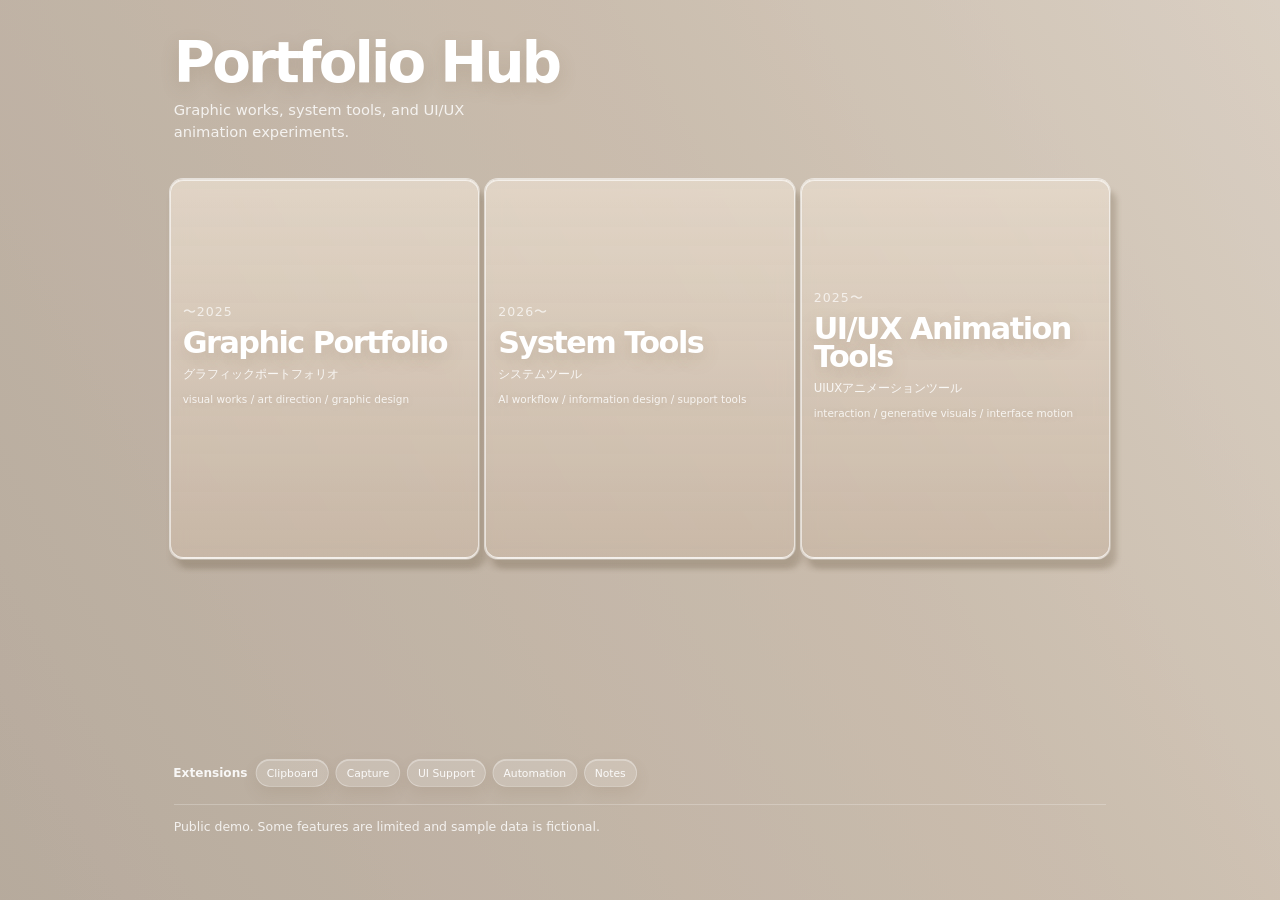
==== commit 127872bc: "Prepare public demo with creator-gated admin controls" ====
--- a/index.html
+++ b/index.html
@@ -6,6 +6,22 @@
     <meta name="description" content="AI時代の制作を支える、試作と表現のポートフォリオ" />
     <title>Making Tools for Making</title>
     <link rel="icon" href="data:," />
+    <script>
+      (function() {
+        var KEY = "portfoliohub.adminMode";
+        var TOKEN = "karagaki-local";
+        var params = new URLSearchParams(window.location.search);
+        if (params.get("disableAdmin") === "1") {
+          localStorage.removeItem(KEY);
+        }
+        if (params.get("enableAdmin") === TOKEN || params.get("creator") === TOKEN || params.get("admin") === TOKEN) {
+          localStorage.setItem(KEY, "1");
+        }
+        if (localStorage.getItem(KEY) !== "1") {
+          document.documentElement.classList.add("hub-public-demo-admin-locked");
+        }
+      })();
+    </script>
     <link rel="stylesheet" href="./assets/css/style.css" />
     <script defer src="./assets/js/main.js"></script>
   </head>
--- a/assets/css/style.css
+++ b/assets/css/style.css
@@ -3,7 +3,7 @@
   --bg: #c8beb1;
   --bg-soft: #a99f93;
   /* 仮素材。後で正式なTOP背景素材へ差し替え予定。 */
-  --hub-preview-image: url("../img/system-tools-preview-01.png");
+  --hub-preview-image: url("../img/system-tools-preview-01_1.png");
   --hub-page-background:
     radial-gradient(circle at calc(18% * var(--hub-light-position)) calc(16% * var(--hub-light-position)), rgba(255, 247, 236, calc(0.58 * var(--hub-light-strength) * var(--hub-bg-contrast))), transparent 0 calc(22% * var(--hub-light-spread))),
     radial-gradient(circle at calc(84% / var(--hub-light-position)) 14%, rgba(255, 255, 255, calc(0.34 * var(--hub-light-strength) * var(--hub-bg-contrast))), transparent 0 calc(18% * var(--hub-light-spread))),
@@ -2253,3 +2253,11 @@
   background: rgba(255, 255, 255, 0.14);
   cursor: pointer;
 }
+
+/* Public demo: hide Hub admin controls unless enabled locally. */
+html.hub-public-demo-admin-locked .hub-settings-toggle,
+html.hub-public-demo-admin-locked .hub-settings {
+  display: none !important;
+  visibility: hidden !important;
+  pointer-events: none !important;
+}
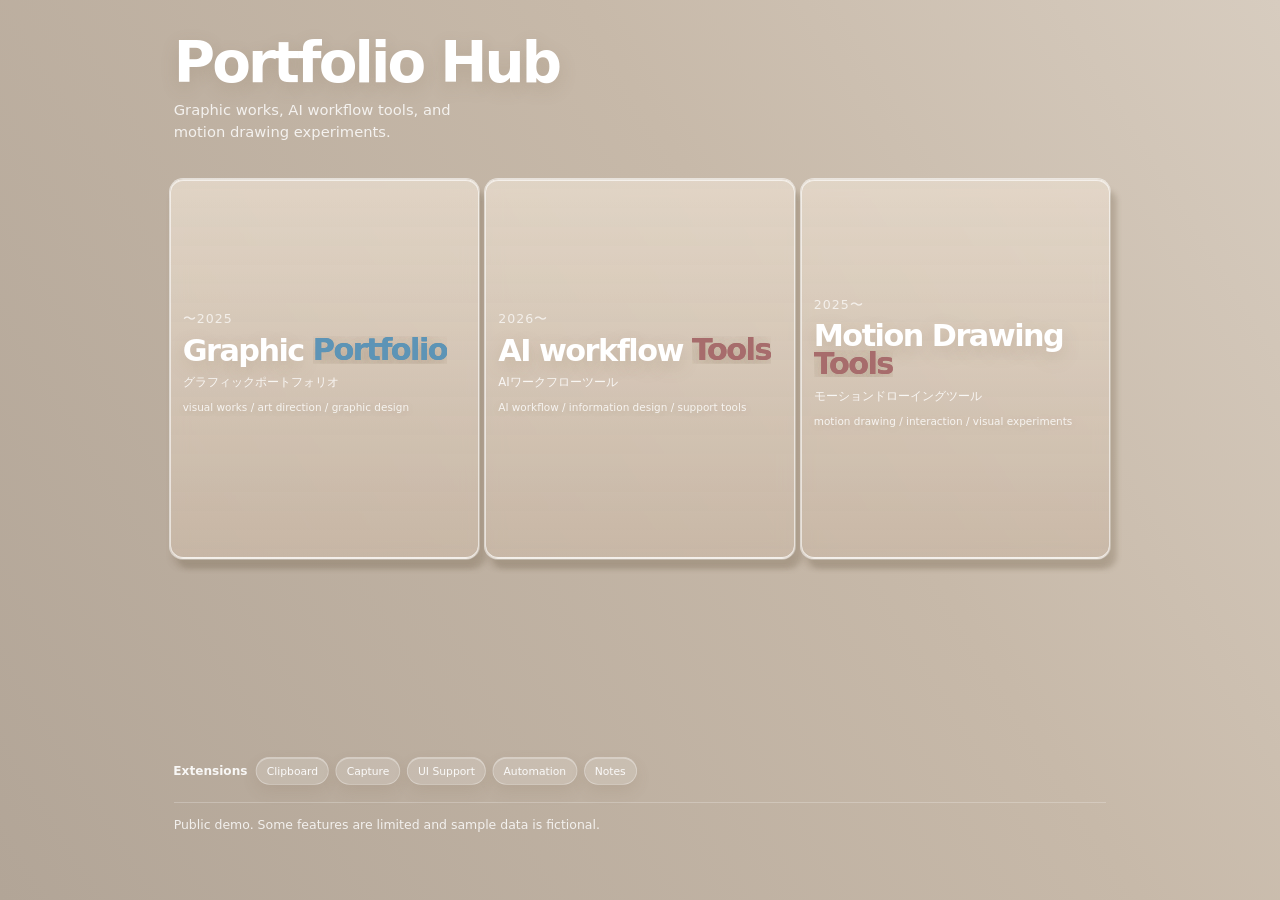
==== commit 25153790: "Sync cleaned portfoliohub assets and UI fixes for publish" ====
--- a/index.html
+++ b/index.html
@@ -29,34 +29,34 @@
     <main class="page">
       <section class="hero">
         <h1>Portfolio Hub</h1>
-        <p class="lead">Graphic works, system tools, and UI/UX animation experiments.</p>
+        <p class="lead">Graphic works, AI workflow tools, and motion drawing experiments.</p>
       </section>
 
       <section class="cards" aria-label="portfolio sections">
         <a class="card card-graphic" id="graphic" href="https://karagaki.github.io/testportfolio/" aria-label="Graphic portfolio">
           <div class="card-body">
             <p class="card-year">〜2025</p>
-            <h2>Graphic Portfolio</h2>
+            <h2><span class="logo-word logo-word--base">Graphic</span> <span class="logo-word logo-word--portfolio" data-logo-text="Portfolio">Portfolio</span></h2>
             <p class="card-title-ja">グラフィックポートフォリオ</p>
             <p class="card-sub">visual works / art direction / graphic design</p>
           </div>
         </a>
 
-        <a class="card card-kashinoki" id="system-tools" href="./system-tools/index.html" aria-label="System Tools">
+        <a class="card card-kashinoki" id="system-tools" href="./system-tools/index.html" aria-label="AI workflow Tools">
           <div class="card-body">
             <p class="card-year">2026〜</p>
-            <h2>System Tools</h2>
-            <p class="card-title-ja">システムツール</p>
+            <h2><span class="logo-word logo-word--base">AI workflow</span> <span class="logo-word logo-word--tools" data-logo-text="Tools">Tools</span></h2>
+            <p class="card-title-ja">AIワークフローツール</p>
             <p class="card-sub">AI workflow / information design / support tools</p>
           </div>
         </a>
 
-        <a class="card card-p5" id="uiux-animation-tools" href="./uiux-animation-tools/index.html" aria-label="UI/UX Animation Tools">
+        <a class="card card-p5" id="uiux-animation-tools" href="./uiux-animation-tools/index.html" aria-label="Motion Drawing Tools">
           <div class="card-body">
             <p class="card-year">2025〜</p>
-            <h2>UI/UX Animation Tools</h2>
-            <p class="card-title-ja">UIUXアニメーションツール</p>
-            <p class="card-sub">interaction / generative visuals / interface motion</p>
+            <h2><span class="logo-word logo-word--base">Motion Drawing</span> <span class="logo-word logo-word--tools" data-logo-text="Tools">Tools</span></h2>
+            <p class="card-title-ja">モーションドローイングツール</p>
+            <p class="card-sub">motion drawing / interaction / visual experiments</p>
           </div>
         </a>
       </section>
@@ -98,6 +98,8 @@
           <label class="hub-control"><span>背景の明るさ</span><input type="range" min="0.58" max="1.48" step="0.01" data-hub-control="bg-lightness" /></label>
           <label class="hub-control"><span>背景の暖色感</span><input type="range" min="0.68" max="1.42" step="0.01" data-hub-control="bg-warmth" /></label>
           <label class="hub-control"><span>背景ぼかし光の強さ</span><input type="range" min="0" max="2" step="0.01" data-hub-control="light-strength" /></label>
+          <label class="hub-control"><span>背景光の位置</span><input type="range" min="0.6" max="1.5" step="0.01" data-hub-control="light-position" /></label>
+          <label class="hub-control"><span>背景光の広がり</span><input type="range" min="0.55" max="1.6" step="0.01" data-hub-control="light-spread" /></label>
           <label class="hub-control"><span>背景グラデーション角度</span><input type="range" min="120" max="240" step="1" data-hub-control="bg-angle" /></label>
           <label class="hub-control"><span>背景コントラスト</span><input type="range" min="0.78" max="1.3" step="0.01" data-hub-control="bg-contrast" /></label>
 
@@ -106,6 +108,8 @@
           <label class="hub-control"><span>パネルblur</span><input type="range" min="8" max="44" step="1" data-hub-control="card-blur" /></label>
           <label class="hub-control"><span>パネル境界線の強さ</span><input type="range" min="0.08" max="0.92" step="0.01" data-hub-control="card-border-alpha" /></label>
           <label class="hub-control"><span>パネル影の強さ</span><input type="range" min="0.02" max="0.5" step="0.01" data-hub-control="card-shadow-strength" /></label>
+          <label class="hub-control"><span>パネルハイライト強度</span><input type="range" min="0.08" max="0.9" step="0.01" data-hub-control="card-highlight-strength" /></label>
+          <label class="hub-control"><span>パネル内側光</span><input type="range" min="0.02" max="0.56" step="0.01" data-hub-control="card-inner-light" /></label>
           <label class="hub-control"><span>カード幅</span><input type="range" min="0.84" max="1.22" step="0.01" data-hub-control="card-width" /></label>
           <label class="hub-control"><span>カード角丸</span><input type="range" min="14" max="52" step="1" data-hub-control="card-radius" /></label>
           <label class="hub-control"><span>角丸のなめらかさ</span><input type="range" min="0.7" max="1.4" step="0.01" data-hub-control="card-radius-smooth" /></label>
--- a/assets/css/style.css
+++ b/assets/css/style.css
@@ -3,7 +3,7 @@
   --bg: #c8beb1;
   --bg-soft: #a99f93;
   /* 仮素材。後で正式なTOP背景素材へ差し替え予定。 */
-  --hub-preview-image: url("../img/system-tools-preview-01_1.png");
+  --hub-preview-image: url("../img/system-tools-preview01-1.webp");
   --hub-page-background:
     radial-gradient(circle at calc(18% * var(--hub-light-position)) calc(16% * var(--hub-light-position)), rgba(255, 247, 236, calc(0.58 * var(--hub-light-strength) * var(--hub-bg-contrast))), transparent 0 calc(22% * var(--hub-light-spread))),
     radial-gradient(circle at calc(84% / var(--hub-light-position)) 14%, rgba(255, 255, 255, calc(0.34 * var(--hub-light-strength) * var(--hub-bg-contrast))), transparent 0 calc(18% * var(--hub-light-spread))),
@@ -41,6 +41,17 @@
   --hub-text-shadow-strength: 0.2;
   --hub-hover-text-shadow-color: #000000;
   --hub-hover-text-shadow-rgb: 0, 0, 0;
+  --hub-hover-line1-size: 19.5px;
+  --hub-hover-line2-size: 19.5px;
+  --hub-hover-line3-size: 14.5px;
+  --hub-hover-line-gap: 16px;
+  --hub-hover-summary-gap: 30px;
+  --hub-hover-char-start-delay: 0.08s;
+  --hub-hover-char-step: 0.04s;
+  --hub-hover-char-duration: 1.12s;
+  --hub-hover-char-x-start: 0em;
+  --hub-hover-char-y-start: 0.87em;
+  --hub-hover-char-blur: 3.5px;
   --hub-shadow-distance: 18px;
   --hub-shadow-blur: 38px;
   --hub-shadow-alpha: 0.18;
@@ -84,8 +95,9 @@
   --hub-preview-float-duration: 6s;
   --hub-preview-float-distance: 6px;
   --hub-preview-slide-duration: 5s;
-  --hub-card-preview-fade-duration: 0.8s;
+  --hub-card-preview-fade-duration: 1.8s;
   --hub-card-preview-opacity: 0.74;
+  --hub-card-preview-image-width: 1800px;
   --hub-panel-switch-duration: 0.6s;
   --hub-panel-switch-delay: 0.2s;
   --hub-panel-overlap-duration: 0.25s;
@@ -93,6 +105,20 @@
   --hub-return-response-duration: 0.18s;
   --hub-arrow-response-duration: 0.18s;
   --hub-button-hover-lift: 2px;
+  --hub-auto-panel-lift-duration: 1.35s;
+  --hub-logo-delay: 1.2s;
+  --hub-logo-portfolio-color: #7fb6d8;
+  --hub-logo-portfolio-color-rgb: 127, 182, 216;
+  --hub-logo-portfolio-duration: 2.4s;
+  --hub-logo-portfolio-clip-from: inset(100% 0 0 0);
+  --hub-logo-portfolio-clip-to: inset(0 0 100% 0);
+  --hub-logo-portfolio-gradient-angle: 0deg;
+  --hub-logo-tools-color: #d79a6f;
+  --hub-logo-tools-color-rgb: 215, 154, 111;
+  --hub-logo-tools-duration: 2.4s;
+  --hub-logo-tools-clip-from: inset(100% 0 0 0);
+  --hub-logo-tools-clip-to: inset(0 0 100% 0);
+  --hub-logo-tools-gradient-angle: 0deg;
   --settings-dock-width: clamp(248px, 20vw, 260px);
   --settings-dock-gap: clamp(6px, 0.8vw, 10px);
 }
@@ -129,6 +155,7 @@
 
 .page {
   position: relative;
+  z-index: 1;
   isolation: isolate;
   width: min(calc(940px * var(--hub-scale) * var(--hub-card-width)), calc(100% - 28px));
   margin: 0 auto;
@@ -212,12 +239,12 @@
 .card-preview-backdrop {
   position: fixed;
   inset: -8vh -8vw;
-  z-index: -2;
+  z-index: 0;
   overflow: hidden;
   pointer-events: none;
   opacity: 0;
   transform: translate3d(0, 8px, 0) scale(1.03);
-  transition: opacity 240ms ease, transform 240ms ease;
+  transition: opacity var(--hub-card-preview-fade-duration) ease-in-out, transform var(--hub-card-preview-fade-duration) ease-in-out;
 }
 
 .card-preview-backdrop.is-active {
@@ -228,12 +255,17 @@
 .card-preview-backdrop__layer {
   position: absolute;
   inset: 0;
-  background-size: cover;
+  background-size: var(--hub-card-preview-image-width) auto;
   background-position: center center;
   background-repeat: no-repeat;
   opacity: 0;
+  transform: translate3d(0, 0, 0) scale(1.04);
+  transform-origin: center center;
   filter: blur(0.45px) saturate(1.12) brightness(1.08) contrast(1.04);
-  transition: opacity var(--hub-card-preview-fade-duration) ease-in-out;
+  transition:
+    opacity var(--hub-card-preview-fade-duration) ease-in-out,
+    transform var(--hub-card-preview-fade-duration) ease-in-out;
+  will-change: opacity, transform;
   -webkit-mask-image: linear-gradient(180deg, transparent 0%, rgba(0, 0, 0, 0.01) 2%, rgba(0, 0, 0, 0.03) 8%, rgba(0, 0, 0, 0.1) 16%, rgba(0, 0, 0, 0.42) 26%, rgba(0, 0, 0, 0.96) 36%, rgba(0, 0, 0, 1) 46%, rgba(0, 0, 0, 1) 54%, rgba(0, 0, 0, 0.96) 64%, rgba(0, 0, 0, 0.42) 74%, rgba(0, 0, 0, 0.1) 84%, rgba(0, 0, 0, 0.03) 92%, rgba(0, 0, 0, 0.01) 98%, transparent 100%);
   mask-image: linear-gradient(180deg, transparent 0%, rgba(0, 0, 0, 0.01) 2%, rgba(0, 0, 0, 0.03) 8%, rgba(0, 0, 0, 0.1) 16%, rgba(0, 0, 0, 0.42) 26%, rgba(0, 0, 0, 0.96) 36%, rgba(0, 0, 0, 1) 46%, rgba(0, 0, 0, 1) 54%, rgba(0, 0, 0, 0.96) 64%, rgba(0, 0, 0, 0.42) 74%, rgba(0, 0, 0, 0.1) 84%, rgba(0, 0, 0, 0.03) 92%, rgba(0, 0, 0, 0.01) 98%, transparent 100%);
   -webkit-mask-size: 100% 100%;
@@ -246,6 +278,7 @@
 
 .card-preview-backdrop__layer.is-visible {
   opacity: 1;
+  transform: translate3d(0, 0, 0) scale(1);
 }
 
 .card {
@@ -322,6 +355,105 @@
   color: rgba(255, 255, 255, var(--hub-text-strength));
   text-shadow: 0 6px 18px rgba(124, 98, 73, var(--hub-text-shadow-strength));
   transition: opacity 260ms ease, filter 260ms ease, transform 260ms ease;
+}
+
+.logo-word {
+  display: inline-block;
+  position: relative;
+  line-height: inherit;
+  vertical-align: baseline;
+  color: rgba(255, 255, 255, var(--hub-text-strength));
+  -webkit-text-fill-color: currentColor;
+}
+
+.logo-word--portfolio,
+.logo-word--tools {
+  overflow: hidden;
+  isolation: isolate;
+  vertical-align: -0.085em;
+}
+
+.logo-word--portfolio {
+  animation: hubLogoPortfolioColorSet 0.01s linear calc(var(--hub-logo-delay) + var(--hub-logo-portfolio-duration)) forwards;
+}
+
+.logo-word--tools {
+  animation: hubLogoToolsColorSet 0.01s linear calc(var(--hub-logo-delay) + var(--hub-logo-tools-duration)) forwards;
+}
+
+.logo-word--portfolio::after,
+.logo-word--tools::after {
+  content: attr(data-logo-text);
+  position: absolute;
+  inset: 0;
+  display: block;
+  width: 100%;
+  height: 100%;
+  line-height: inherit;
+  z-index: 1;
+  opacity: 1;
+  pointer-events: none;
+  clip-path: inset(100% 0 0 0);
+}
+
+.logo-word--portfolio::after {
+  color: var(--hub-logo-portfolio-color);
+  -webkit-text-fill-color: var(--hub-logo-portfolio-color);
+  animation: hubLogoPortfolioWash var(--hub-logo-portfolio-duration) cubic-bezier(0.2, 0.72, 0.22, 1) var(--hub-logo-delay) forwards;
+}
+
+.logo-word--tools::after {
+  color: var(--hub-logo-tools-color);
+  -webkit-text-fill-color: var(--hub-logo-tools-color);
+  animation: hubLogoToolsWash var(--hub-logo-tools-duration) cubic-bezier(0.2, 0.72, 0.22, 1) var(--hub-logo-delay) forwards;
+}
+
+@keyframes hubLogoPortfolioWash {
+  from {
+    clip-path: var(--hub-logo-portfolio-clip-from);
+  }
+  to {
+    clip-path: inset(0 0 0 0);
+  }
+}
+
+@keyframes hubLogoToolsWash {
+  from {
+    clip-path: var(--hub-logo-tools-clip-from);
+  }
+  to {
+    clip-path: inset(0 0 0 0);
+  }
+}
+
+@keyframes hubLogoPortfolioColorSet {
+  from,
+  to {
+    color: var(--hub-logo-portfolio-color);
+    -webkit-text-fill-color: var(--hub-logo-portfolio-color);
+  }
+}
+
+@keyframes hubLogoToolsColorSet {
+  from,
+  to {
+    color: var(--hub-logo-tools-color);
+    -webkit-text-fill-color: var(--hub-logo-tools-color);
+  }
+}
+
+
+@media (prefers-reduced-motion: reduce) {
+  .logo-word--portfolio,
+  .logo-word--tools {
+    animation-delay: 0s;
+    animation-duration: 0.01s;
+  }
+  .logo-word--portfolio::after,
+  .logo-word--tools::after {
+    animation: none;
+    clip-path: inset(0 0 0 0);
+  }
 }
 
 .card-title-ja {
@@ -1987,8 +2119,8 @@
   width: min(100%, 1180px);
   max-width: none;
   margin-inline: auto;
-  overflow-wrap: normal;
-  word-break: keep-all;
+  overflow-wrap: anywhere;
+  word-break: normal;
   line-break: strict;
   text-wrap: balance;
 }
@@ -2261,3 +2393,159 @@
   visibility: hidden !important;
   pointer-events: none !important;
 }
+
+
+.control-select,
+.control-color {
+  width: min(100%, var(--settings-slider-width));
+  min-height: var(--settings-range-height);
+  border: 1px solid rgba(255, 255, 255, 0.42);
+  border-radius: calc(var(--settings-chip-radius) * 1px);
+  background: rgba(255, 255, 255, 0.18);
+  color: rgba(255, 255, 255, 0.92);
+  box-shadow:
+    inset 1px 1px 2px rgba(96, 77, 61, calc(0.18 * var(--settings-track-sink-strength))),
+    inset -1px -1px 2px rgba(255, 255, 255, 0.22);
+}
+
+.control-select {
+  padding: 3px 6px;
+  font-size: var(--settings-label-size);
+}
+
+.control-color {
+  height: 24px;
+  padding: 2px;
+}
+
+.hub-settings__note {
+  margin: 0 0 6px;
+  font-size: var(--settings-subheading-size);
+  line-height: 1.45;
+  color: rgba(255, 255, 255, 0.72);
+}
+
+/* v18: TOP hover text eye-guidance reveal. Panel/backdrop appears first, then copy is read left-to-right and line-by-line. */
+.card-hover-summary {
+  min-height: 132px;
+  margin-top: var(--hub-hover-summary-gap);
+}
+
+.card-hover-summary p {
+  min-height: 132px;
+  padding-top: 0;
+}
+
+.card-hover-summary__line {
+  opacity: 1;
+  transform: none;
+}
+
+.card-hover-summary__char {
+  display: inline-block;
+  opacity: 0;
+  transform: translate3d(var(--hub-hover-char-x-start), var(--hub-hover-char-y-start), 0);
+  filter: blur(var(--hub-hover-char-blur));
+  animation: none;
+  will-change: opacity, transform, filter;
+}
+
+.card-hover-summary.is-visible .card-hover-summary__char {
+  animation: hubHoverCharReveal var(--hub-hover-char-duration) cubic-bezier(0.19, 1, 0.22, 1) forwards;
+  animation-delay: calc(var(--hub-hover-char-start-delay) + (var(--char-index, 0) * var(--hub-hover-char-step)));
+}
+
+@keyframes hubHoverCharReveal {
+  0% {
+    opacity: 0;
+    transform: translate3d(var(--hub-hover-char-x-start), var(--hub-hover-char-y-start), 0);
+    filter: blur(var(--hub-hover-char-blur));
+  }
+  100% {
+    opacity: 1;
+    transform: translateY(0);
+    filter: blur(0);
+  }
+}
+
+@media (max-width: 960px) {
+  .card-hover-summary {
+    min-height: 138px;
+    margin-top: 12px;
+  }
+
+  .card-hover-summary p {
+    min-height: 138px;
+  }
+
+  .card-hover-summary.is-visible .card-hover-summary__char {
+    animation-delay: calc(var(--hub-hover-char-start-delay) + (var(--char-index, 0) * var(--hub-hover-char-step)));
+  }
+}
+
+@media (max-width: 520px) {
+  .card-hover-summary {
+    min-height: 148px;
+  }
+
+  .card-hover-summary p {
+    min-height: 148px;
+  }
+
+  .card-hover-summary.is-visible .card-hover-summary__char {
+    animation-delay: calc(var(--hub-hover-char-start-delay) + (var(--char-index, 0) * var(--hub-hover-char-step)));
+  }
+}
+
+
+
+/* v19: adjustable TOP hover appeal typography/reveal controls. */
+.card-hover-summary__line--1 {
+  font-size: var(--hub-hover-line1-size);
+}
+
+.card-hover-summary__line--2 {
+  font-size: var(--hub-hover-line2-size);
+}
+
+.card-hover-summary__line--3 {
+  margin-top: var(--hub-hover-line-gap);
+  font-size: var(--hub-hover-line3-size);
+}
+
+html[data-hover-reveal-mode="fade"] .card-hover-summary__char {
+  transform: translate3d(0, 0, 0);
+}
+
+@media (prefers-reduced-motion: reduce) {
+  .card-hover-summary__char,
+  .card-hover-summary.is-visible .card-hover-summary__char {
+    opacity: 1;
+    transform: none;
+    filter: none;
+    animation: none;
+  }
+}
+
+/* vAutoPanel: 自動選択時もhoverと同じパネル退避・Open表示を適用する。 */
+
+.cards.is-auto-panel-motion .card.is-active-card {
+  transition:
+    transform var(--hub-auto-panel-lift-duration) cubic-bezier(0.22, 1, 0.36, 1),
+    box-shadow var(--hub-auto-panel-lift-duration) cubic-bezier(0.22, 1, 0.36, 1),
+    filter 260ms ease;
+}
+.cards.has-active-card .card.is-active-card {
+  transform: translateY(-10px);
+  box-shadow:
+    var(--hub-shadow-x) var(--hub-shadow-y) calc(var(--hub-shadow-blur) + 10px) rgba(116, 98, 78, var(--hub-card-shadow-hover-alpha-final)),
+    0 calc(var(--hub-shadow-distance) + 6px) calc(var(--hub-shadow-blur) * 0.82) rgba(116, 98, 78, var(--hub-card-shadow-ambient-alpha-final)),
+    0 0 0 1px rgba(255, 255, 255, calc(var(--hub-card-border-alpha) + 0.06)),
+    inset 0 1px 0 rgba(255, 255, 255, calc((var(--hub-inner-highlight) + 0.1) * var(--hub-edge-white))),
+    inset 0 -1px 0 rgba(255, 255, 255, calc((var(--hub-ground-shadow) + 0.04) * var(--hub-edge-white)));
+}
+
+.cards.has-active-card .card.is-active-card::after {
+  opacity: 1;
+  transform: translateY(0);
+}
